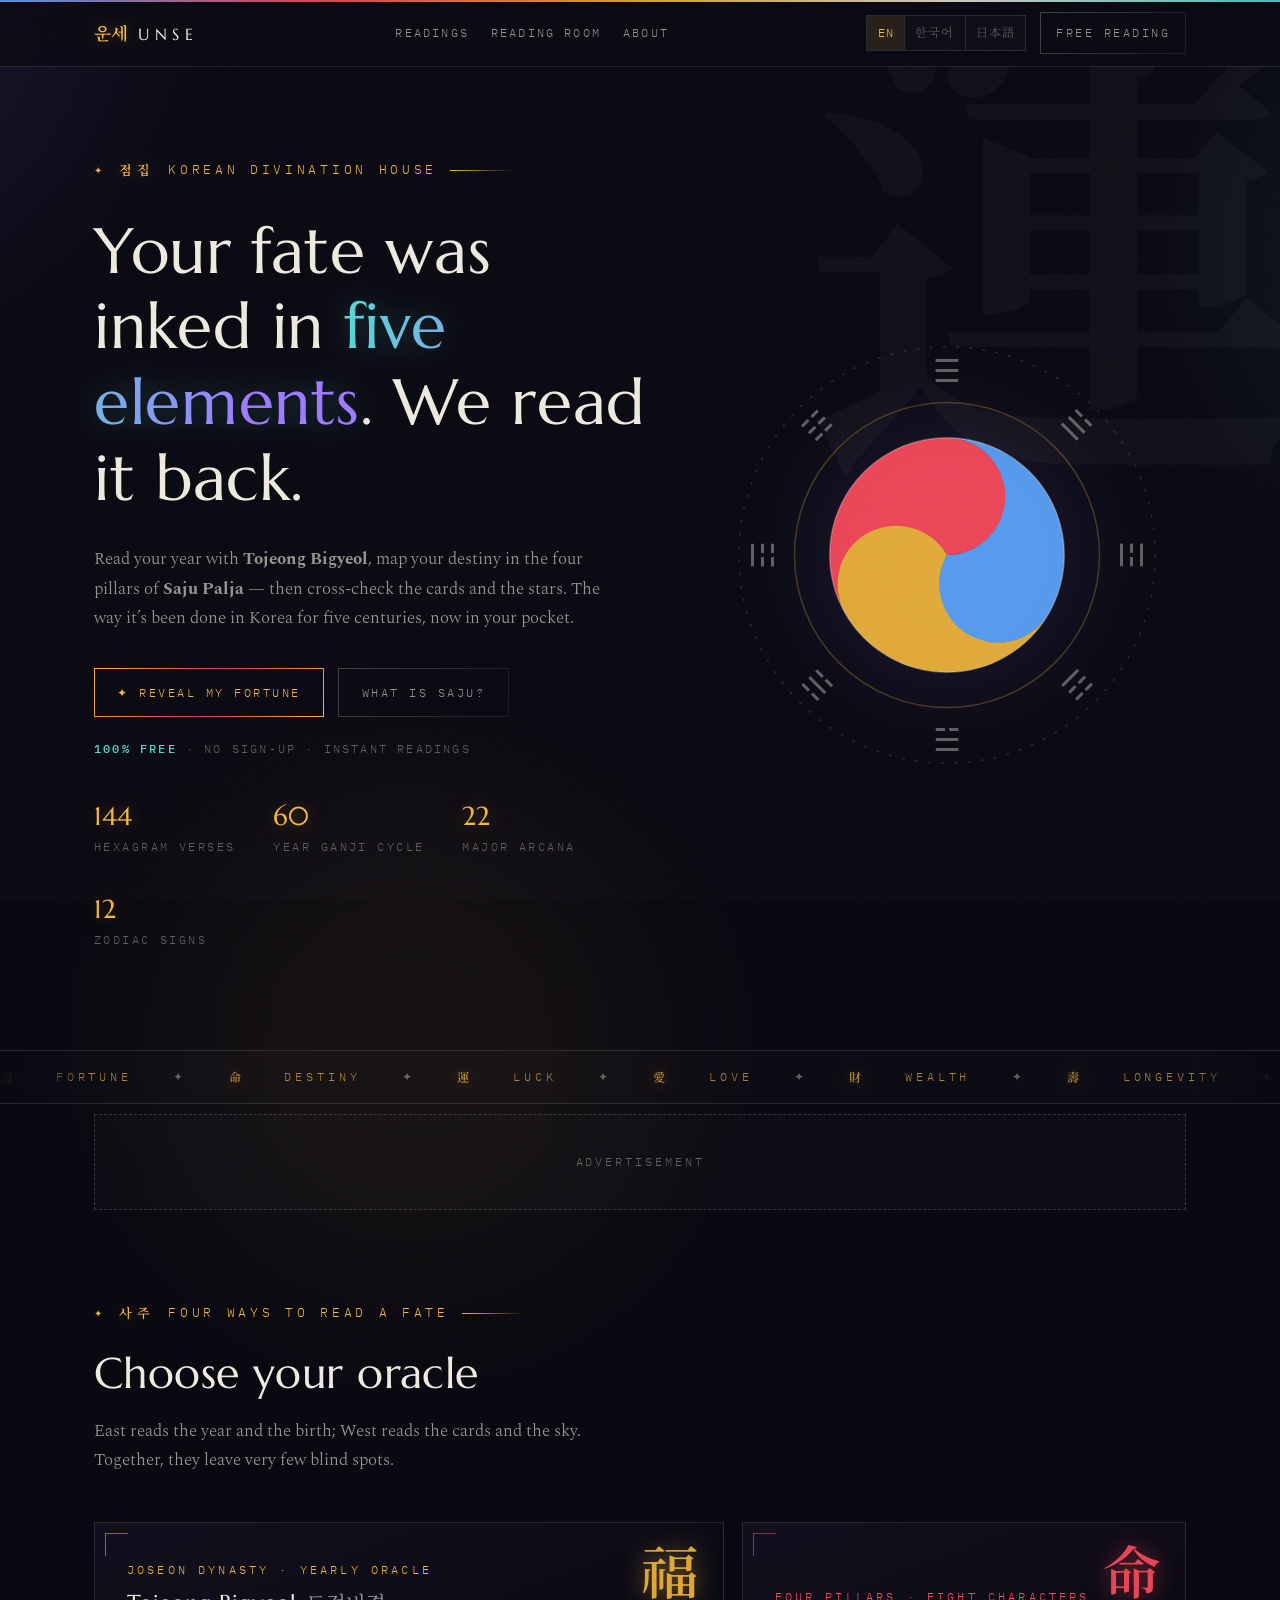
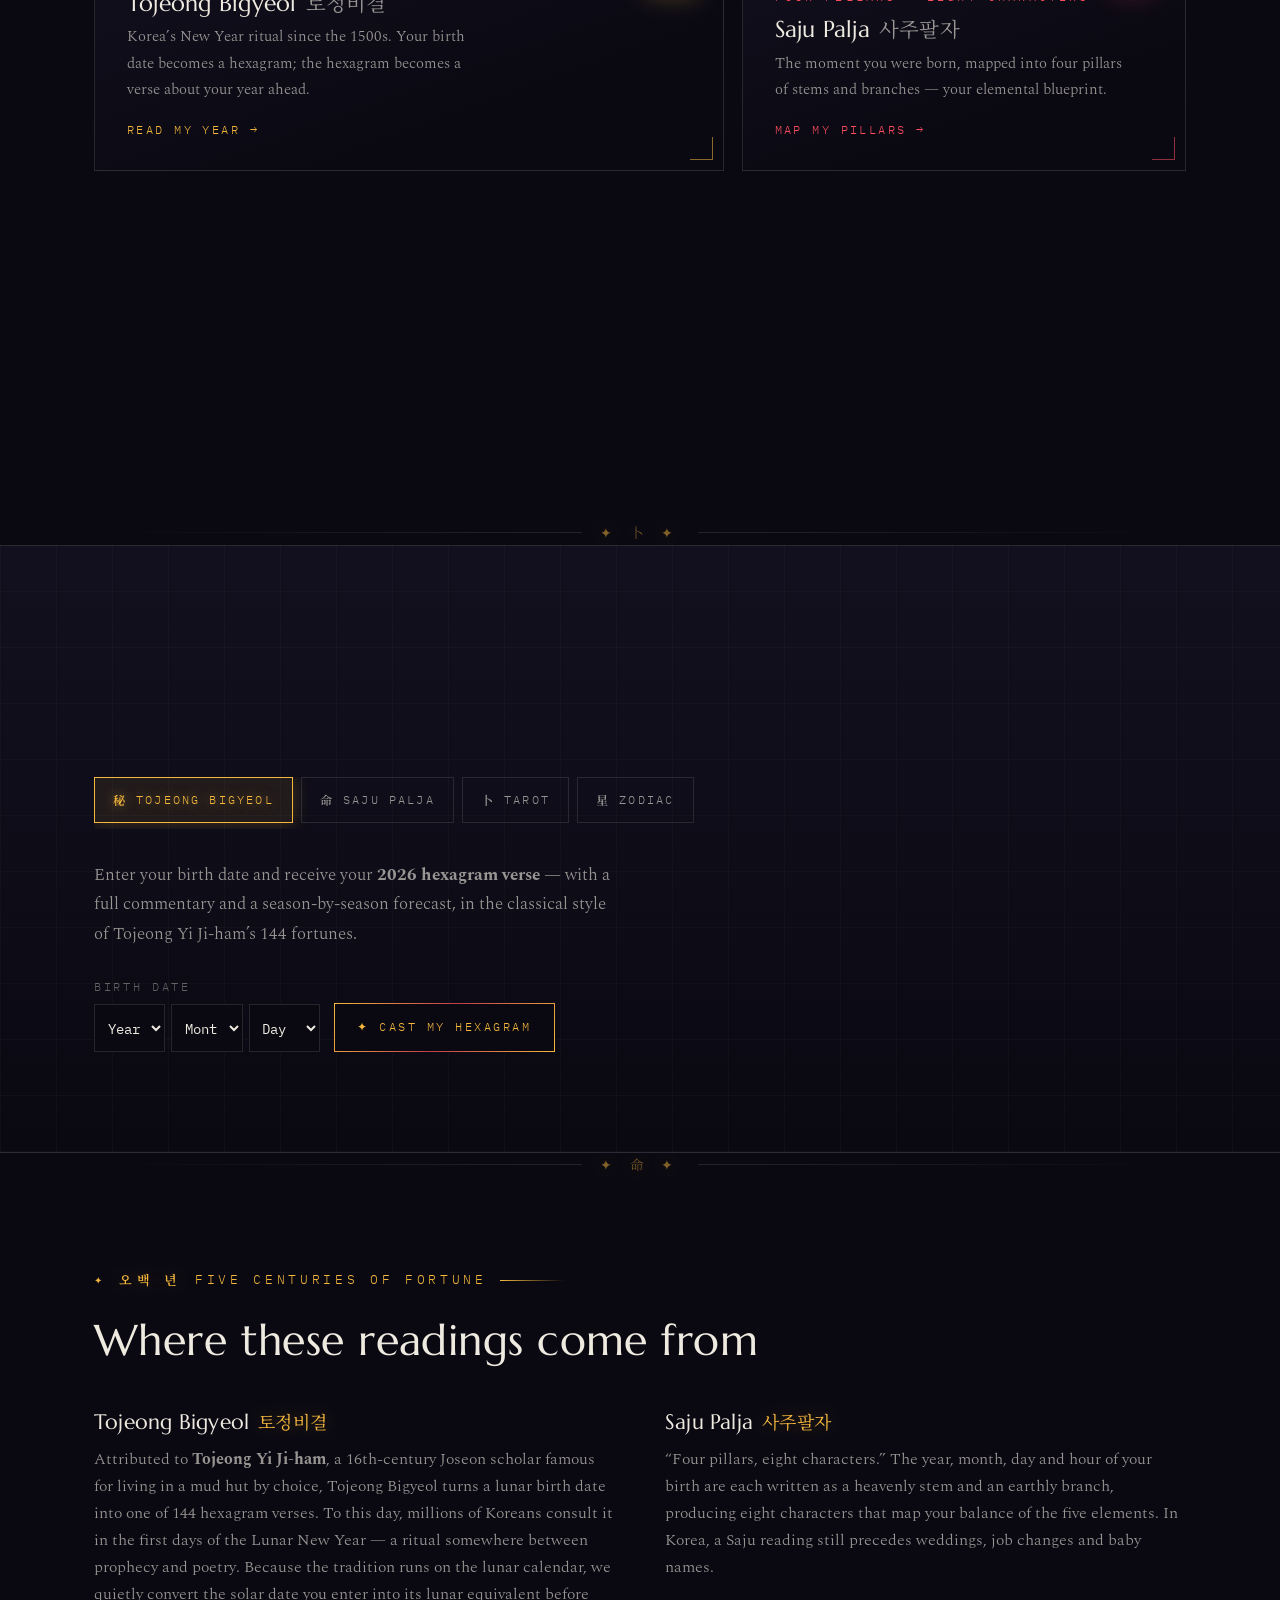
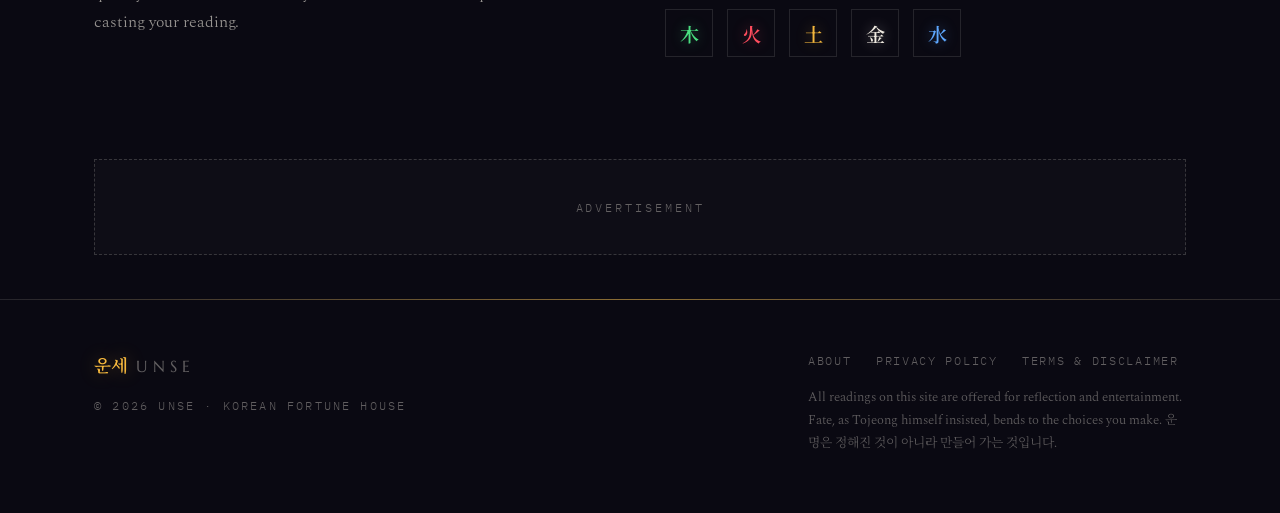
==== index.html @ 33893962 "Fix footer newline artifact" ====
﻿<!DOCTYPE html>
<html lang="en">
<head>
<meta charset="UTF-8">
<meta name="viewport" content="width=device-width, initial-scale=1.0">
<title>Free Korean Saju, Tarot &amp; Zodiac Horoscope | SajuOrbit</title>
<meta name="description" content="Discover Korean Saju, Tojeong Fortune, Tarot readings, and Zodiac horoscopes in English, Korean, and Japanese.">
<link rel="canonical" href="https://sajuorbit.com/">
<!-- Future hreflang alternates for dedicated language URLs:
<link rel="alternate" hreflang="en" href="https://sajuorbit.com/en/">
<link rel="alternate" hreflang="ko" href="https://sajuorbit.com/ko/">
<link rel="alternate" hreflang="ja" href="https://sajuorbit.com/ja/">
<link rel="alternate" hreflang="x-default" href="https://sajuorbit.com/">
-->
<!-- Google tag (gtag.js) -->
<script async src="https://www.googletagmanager.com/gtag/js?id=G-V5Z2X4LXZ4"></script>
<script>
  window.dataLayer = window.dataLayer || [];
  function gtag(){dataLayer.push(arguments);}
  gtag('js', new Date());
  gtag('config', 'G-V5Z2X4LXZ4');
</script>
<meta property="og:type" content="website">
<meta property="og:url" content="https://sajuorbit.com/">
<meta property="og:title" content="Free Korean Saju, Tarot &amp; Zodiac Horoscope | SajuOrbit">
<meta property="og:description" content="Discover Korean Saju, Tojeong Fortune, Tarot readings, and Zodiac horoscopes in English, Korean, and Japanese.">
<meta property="og:image" content="https://sajuorbit.com/assets/og-image.png">
<meta name="twitter:card" content="summary_large_image">
<meta name="twitter:title" content="Free Korean Saju, Tarot &amp; Zodiac Horoscope | SajuOrbit">
<meta name="twitter:description" content="Discover Korean Saju, Tojeong Fortune, Tarot readings, and Zodiac horoscopes in English, Korean, and Japanese.">
<meta name="twitter:image" content="https://sajuorbit.com/assets/og-image.png">
<link rel="icon" type="image/png" sizes="32x32" href="/assets/favicon-32.png">
<link rel="icon" type="image/png" sizes="192x192" href="/assets/favicon-192.png">
<link rel="apple-touch-icon" href="/assets/favicon-192.png">
<link rel="manifest" href="/manifest.json">
<script type="application/ld+json">
{
  "@context": "https://schema.org",
  "@graph": [
    {
      "@type": "Organization",
      "@id": "https://sajuorbit.com/#organization",
      "name": "SajuOrbit",
      "alternateName": "Saju Orbit",
      "url": "https://sajuorbit.com",
      "logo": "https://sajuorbit.com/assets/favicon-512.png",
      "sameAs": []
    },
    {
      "@type": "WebSite",
      "@id": "https://sajuorbit.com/#website",
      "url": "https://sajuorbit.com",
      "name": "SajuOrbit",
      "alternateName": "Saju Orbit Korean Fortune House",
      "description": "Discover Korean Saju, Tojeong Fortune, Tarot readings, and Zodiac horoscopes in English, Korean, and Japanese.",
      "inLanguage": [
        "en",
        "ko",
        "ja"
      ],
      "publisher": {
        "@id": "https://sajuorbit.com/#organization"
      }
    }
  ]
}
</script>
<link rel="preconnect" href="https://fonts.googleapis.com">
<link rel="preconnect" href="https://fonts.gstatic.com" crossorigin>
<link href="https://fonts.googleapis.com/css2?family=Marcellus&family=Spectral:ital,wght@0,300;0,400;0,500;1,300&family=Noto+Serif+KR:wght@400;600&family=Noto+Serif+JP:wght@400;600&family=IBM+Plex+Mono:wght@400;500&display=swap" rel="stylesheet">
<link rel="stylesheet" href="css/style.css">
</head>
<body>
<noscript><style>body{font-family:sans-serif;padding:2rem;text-align:center}</style><p>SajuOrbit requires JavaScript. Please enable it in your browser settings. / JavaScript를 활성화해 주세요. / JavaScriptを有効にしてください。</p></noscript>
<div class="obang" aria-hidden="true"></div>
<div class="aurora" aria-hidden="true"><i></i><i></i><i></i></div>
<div class="grain" aria-hidden="true"></div>

<header>
  <div class="wrap nav">
    <a class="brand" href="#top" aria-label="UNSE home"><span class="hanja">운세</span><span class="latin">UNSE</span></a>
    <nav class="nav-links" aria-label="Main">
      <a href="#readings" data-i18n="nav.readings">Readings</a>
      <a href="#room" data-i18n="nav.room">Reading Room</a>
      <a href="#about" data-i18n="nav.about">About</a>
    </nav>
    <div class="nav-right">
      <div class="langs" role="group" aria-label="Language">
        <button data-lang="en">EN</button>
        <button data-lang="ko">한국어</button>
        <button data-lang="ja">日本語</button>
      </div>
      <a class="btn ghost hdr-cta" href="#room" style="padding:.7em 1.2em" data-i18n="nav.cta">Free reading</a>
    </div>
  </div>
</header>

<!-- ===== HERO ===== -->
<section class="hero" id="top">
  <span class="wm" aria-hidden="true">運</span>
  <div class="wrap">
    <div class="reveal in">
      <p class="eyebrow"><span class="kr" data-i18n="hero.eyebrowKr">점집</span><span data-i18n="hero.eyebrow">Korean divination house</span></p>
      <h1 data-i18n="hero.title">Your fate was inked in <em>five elements</em>. We read it back.</h1>
      <p class="lede" data-i18n="hero.lede">Read your year with <strong>Tojeong Bigyeol</strong>, map your destiny in the four pillars of <strong>Saju Palja</strong> — then cross-check the cards and the stars. The way it's been done in Korea for five centuries, now in your pocket.</p>
      <div class="cta-row">
        <a class="btn" href="#room" data-i18n="hero.cta1">✦ Reveal my fortune</a>
        <a class="btn ghost" href="#about" data-i18n="hero.cta2">What is Saju?</a>
      </div>
      <p class="free-note" data-i18n="hero.free"><b>100% free</b> · no sign-up · instant readings</p>
      <div class="stats" id="stats"></div>
    </div>
    <div class="orb" aria-hidden="true">
      <svg viewBox="0 0 300 300">
        <circle cx="150" cy="150" r="142" fill="none" stroke="rgba(239,234,224,.14)" stroke-width="1" stroke-dasharray="2 7"/>
        <circle cx="150" cy="150" r="104" fill="none" stroke="rgba(245,184,61,.25)" stroke-width="1"/>
        <g class="ring">
          <text x="150" y="32">☰</text><text x="150" y="32" transform="rotate(45 150 150)">☱</text>
          <text x="150" y="32" transform="rotate(90 150 150)">☲</text><text x="150" y="32" transform="rotate(135 150 150)">☳</text>
          <text x="150" y="32" transform="rotate(180 150 150)">☴</text><text x="150" y="32" transform="rotate(225 150 150)">☵</text>
          <text x="150" y="32" transform="rotate(270 150 150)">☶</text><text x="150" y="32" transform="rotate(315 150 150)">☷</text>
        </g>
        <g class="taegeuk">
          <path d="M150,150 A40,40 0 0 0 150,70 A80,80 0 0 0 80.72,190 A40,40 0 0 1 150,150 Z" fill="#ff4d5e" opacity=".92"/>
          <path d="M150,150 A40,40 0 0 0 150,70 A80,80 0 0 0 80.72,190 A40,40 0 0 1 150,150 Z" fill="#5ea8ff" opacity=".92" transform="rotate(120 150 150)"/>
          <path d="M150,150 A40,40 0 0 0 150,70 A80,80 0 0 0 80.72,190 A40,40 0 0 1 150,150 Z" fill="#f5b83d" opacity=".92" transform="rotate(240 150 150)"/>
          <circle cx="150" cy="150" r="80" fill="none" stroke="rgba(239,234,224,.3)" stroke-width="1"/>
        </g>
      </svg>
    </div>
  </div>
</section>

<!-- ===== TICKER ===== -->
<div class="ticker" aria-hidden="true">
  <div class="ticker-track" id="ticker"></div>
</div>

<!-- AdSense slot: replace with <ins class="adsbygoogle"> responsive unit -->
<div class="adslot"><div class="inner" data-i18n="ad"></div></div>

<!-- ===== FOUR READINGS ===== -->
<section id="readings">
  <div class="wrap">
    <div class="reveal">
      <p class="eyebrow"><span class="kr" data-i18n="sec.eyebrowKr">사주</span><span data-i18n="sec.eyebrow">Four ways to read a fate</span></p>
      <h2 data-i18n="sec.title">Choose your oracle</h2>
      <p class="lede" data-i18n="sec.lede">East reads the year and the birth; West reads the cards and the sky. Together, they leave very few blind spots.</p>
    </div>
    <div class="cards">
      <a class="card c-gold reveal" href="#room" data-open="tojeong">
        <span class="shine"></span><span class="glyph">福</span>
        <p class="tag" data-i18n="cards.tj.tag">Joseon dynasty · yearly oracle</p>
        <h3><span data-i18n="cards.tj.title">Tojeong Bigyeol</span><span class="kr" data-i18n="cards.tj.sub">토정비결</span></h3>
        <p class="desc" data-i18n="cards.tj.desc">Korea's New Year ritual since the 1500s. Your birth date becomes a hexagram; the hexagram becomes a verse about your year ahead.</p>
        <span class="go" data-i18n="cards.tj.go">Read my year →</span>
      </a>
      <a class="card c-red reveal" href="#room" data-open="saju">
        <span class="shine"></span><span class="glyph">命</span>
        <p class="tag" data-i18n="cards.saju.tag">Four pillars · eight characters</p>
        <h3><span data-i18n="cards.saju.title">Saju Palja</span><span class="kr" data-i18n="cards.saju.sub">사주팔자</span></h3>
        <p class="desc" data-i18n="cards.saju.desc">The moment you were born, mapped into four pillars of stems and branches — your elemental blueprint.</p>
        <span class="go" data-i18n="cards.saju.go">Map my pillars →</span>
      </a>
      <a class="card c-violet reveal" href="#room" data-open="tarot">
        <span class="shine"></span><span class="glyph">卜</span>
        <p class="tag" data-i18n="cards.tarot.tag">Major arcana · three-card spread</p>
        <h3><span data-i18n="cards.tarot.title">Tarot</span><span class="kr" data-i18n="cards.tarot.sub">타로</span></h3>
        <p class="desc" data-i18n="cards.tarot.desc">Past, present, future. Draw three cards and let the arcana name what you already suspect.</p>
        <span class="go" data-i18n="cards.tarot.go">Draw the cards →</span>
      </a>
      <a class="card c-cyan reveal" href="#room" data-open="zodiac">
        <span class="shine"></span><span class="glyph">星</span>
        <p class="tag" data-i18n="cards.zodiac.tag">Western astrology · daily</p>
        <h3><span data-i18n="cards.zodiac.title">Zodiac</span><span class="kr" data-i18n="cards.zodiac.sub">별자리</span></h3>
        <p class="desc" data-i18n="cards.zodiac.desc">Your sun sign's forecast for today — love, work, and a lucky number to carry around.</p>
        <span class="go" data-i18n="cards.zodiac.go">Check today →</span>
      </a>
    </div>
  </div>
</section>

<div class="divider" aria-hidden="true"><span>✦ 卜 ✦</span></div>

<!-- ===== READING ROOM ===== -->
<section class="room" id="room">
  <div class="wrap">
    <div class="reveal">
      <p class="eyebrow"><span class="kr" data-i18n="room.eyebrowKr">복채 없음</span><span data-i18n="room.eyebrow">The reading room — no fee, ever</span></p>
      <h2 data-i18n="room.title">Sit down. The candle is lit.</h2>
    </div>

    <div class="tabs" role="tablist">
      <button class="tab active" data-t="tojeong" role="tab"><span class="kr">秘</span><span data-i18n="tabs.tj">Tojeong Bigyeol</span></button>
      <button class="tab" data-t="saju" role="tab"><span class="kr">命</span><span data-i18n="tabs.saju">Saju Palja</span></button>
      <button class="tab" data-t="tarot" role="tab"><span class="kr">卜</span><span data-i18n="tabs.tarot">Tarot</span></button>
      <button class="tab" data-t="zodiac" role="tab"><span class="kr">星</span><span data-i18n="tabs.zodiac">Zodiac</span></button>
    </div>

    <!-- TOJEONG -->
    <div class="panel show" id="p-tojeong">
      <p class="lede" data-i18n="tj.lede">Enter your birth date and receive your <strong>2026 hexagram verse</strong> — with a full commentary and a season-by-season forecast, in the classical style of Tojeong Yi Ji-ham's 144 fortunes.</p>
      <div class="formrow">
        <div class="field"><label data-i18n="tj.dateLabel">Birth date</label><div class="date-selects"><select id="tj-year" aria-label="Year"></select><select id="tj-month" aria-label="Month"></select><select id="tj-day" aria-label="Day"></select></div></div>
        <button class="btn" id="tj-go" data-i18n="tj.btn">✦ Cast my hexagram</button>
      </div>
      <div id="tj-out" class="hide">
        <div class="lunarnote" id="tj-lunar"></div>
        <p class="result-summary hide" id="tj-summary"></p>
        <div class="bujeok">
          <div class="seal">秘</div>
          <p class="gua" id="tj-gua"></p>
          <div class="verse" id="tj-verse"></div>
          <div class="ornline" aria-hidden="true"><span>❖</span></div>
          <p class="cmh" id="tj-cmh"></p>
          <div class="cm" id="tj-cm"></div>
          <div class="meters">
            <div class="meter"><label data-i18n="tj.mw"></label><div class="bar"><i id="m-wealth"></i></div><b id="t-wealth"></b></div>
            <div class="meter"><label data-i18n="tj.ml"></label><div class="bar"><i id="m-love"></i></div><b id="t-love"></b></div>
            <div class="meter"><label data-i18n="tj.mh"></label><div class="bar"><i id="m-health"></i></div><b id="t-health"></b></div>
          </div>
        </div>
        <p class="subh" id="tj-seasonh" style="text-align:center;margin-top:38px"></p>
        <div class="seasons" id="tj-seasons"></div>
        <p class="note" style="text-align:center" data-i18n="tj.note"></p>
      </div>
    </div>

    <!-- SAJU -->
    <div class="panel" id="p-saju">
      <p class="lede" data-i18n="saju.lede">Your birth moment becomes <strong>four pillars, eight characters</strong>. The day stem is <em>you</em>; the elements around it are your weather.</p>
      <div class="formrow">
        <div class="field"><label data-i18n="saju.dateLabel">Birth date</label><div class="date-selects"><select id="sj-year" aria-label="Year"></select><select id="sj-month" aria-label="Month"></select><select id="sj-day" aria-label="Day"></select></div></div>
        <div class="field"><label for="sj-hour" data-i18n="saju.hourLabel">Birth hour</label><select id="sj-hour"></select></div>
        <button class="btn red" id="sj-go" data-i18n="saju.btn">✦ Build my pillars</button>
      </div>
      <div id="sj-out" class="hide">
        <div class="lunarnote" id="sj-lunar"></div>
        <div class="pillars" id="sj-pillars"></div>
        <div class="elcount" id="sj-elcount"></div>
        <p class="result-summary hide" id="sj-summary"></p>
        <div class="saju-choice hide" id="sj-choice"></div>
        <div class="saju-read b-vio hide" id="sj-sj"><p class="dm" id="sj-sjh"></p><p class="body" id="sj-sjtext"></p></div>
        <div class="saju-read b-gold hide" id="sj-yr"><p class="dm" id="sj-yrh"></p><p class="body" id="sj-yrtext"></p></div>
        <div class="saju-read b-cyan hide" id="sj-mo"><p class="dm" id="sj-moh"></p><p class="body" id="sj-motext"></p></div>
        <div class="saju-read hide" id="sj-day-read"><p class="dm" id="sj-dayh"></p><p class="body" id="sj-daytext"></p></div>
        <div class="saju-read hide" id="sj-master"><p class="dm" id="sj-dm"></p><p class="body" id="sj-dmtext"></p></div>
        <div class="saju-read b-gold hide" id="sj-el"><p class="dm" id="sj-elh"></p><p class="body" id="sj-text"></p></div>
        <div class="saju-read b-cyan hide" id="sj-yinyang"><p class="dm" id="sj-yyh"></p><p class="body" id="sj-yy"></p></div>
        <p class="note" data-i18n="saju.note"></p>
      </div>
    </div>

    <!-- TAROT -->
    <div class="panel" id="p-tarot">
      <p class="lede" data-i18n="tarot.lede">Three cards from the major arcana: <strong>past, present, future</strong>. Tap each card to turn it over.</p>
      <div class="tarot-row" id="tarot-row"></div>
      <p class="tarot-hint" data-i18n="tarot.hint">Tap a card to reveal it</p>
      <div class="treading-btn-row">
        <button class="btn vio" id="tarot-again" data-i18n="tarot.again">↺ Shuffle &amp; draw again</button>
        <button class="btn-interpret" id="tarot-interpret" data-i18n="tarot.interpret">✦ 카드 해석</button>
      </div>
      <div class="treading-panel hide" id="tarot-reading-panel"></div>
    </div>

    <!-- ZODIAC -->
    <div class="panel" id="p-zodiac">
      <p class="lede" data-i18n="zodiac.lede">Pick your sign below, or enter your birth month &amp; day to find it automatically.</p>
      <div class="zodiac-finder">
        <span class="subh" data-i18n="zodiac.finderLabel">Find my sign</span>
        <div class="date-selects" style="max-width:260px"><select id="z-month"></select><select id="z-day"></select></div>
      </div>
      <div class="zgrid" id="zgrid"></div>
      <div class="zresult hide" id="zout">
        <h3><span id="z-sym"></span><span id="z-name"></span></h3>
        <p class="date" id="z-date"></p>
        <p class="result-summary hide" id="z-summary"></p>
        <p class="zh" data-i18n="zodiac.hGen"></p>
        <p class="zt" id="z-general"></p>
        <p class="zh" data-i18n="zodiac.hLove"></p>
        <p class="zt" id="z-love"></p>
        <p class="zh" data-i18n="zodiac.hWork"></p>
        <p class="zt" id="z-work"></p>
        <p class="zwhisper" id="z-whisper"></p>
        <div class="zlucky">
          <div><span data-i18n="zodiac.l1"></span><b id="z-num"></b></div>
          <div><span data-i18n="zodiac.l2"></span><b id="z-col"></b></div>
          <div><span data-i18n="zodiac.l3"></span><b id="z-hour"></b></div>
        </div>
      </div>
    </div>
  </div>
</section>

<div class="divider" aria-hidden="true"><span>✦ 命 ✦</span></div>

<!-- ===== ABOUT ===== -->
<section id="about">
  <div class="wrap">
    <div class="reveal">
      <p class="eyebrow"><span class="kr" data-i18n="about.eyebrowKr">오백 년</span><span data-i18n="about.eyebrow">Five centuries of fortune</span></p>
      <h2 data-i18n="about.title">Where these readings come from</h2>
    </div>
    <div class="about-grid">
      <div class="reveal">
        <h3><span data-i18n="about.tjh">Tojeong Bigyeol</span><span class="kr" data-i18n="about.tjsub">토정비결</span></h3>
        <p data-i18n="about.tjp">Attributed to <strong>Tojeong Yi Ji-ham</strong>, a 16th-century Joseon scholar famous for living in a mud hut by choice, Tojeong Bigyeol turns a lunar birth date into one of 144 hexagram verses. To this day, millions of Koreans consult it in the first days of the Lunar New Year — a ritual somewhere between prophecy and poetry. Because the tradition runs on the lunar calendar, we quietly convert the solar date you enter into its lunar equivalent before casting your reading.</p>
      </div>
      <div class="reveal">
        <h3><span data-i18n="about.sjh">Saju Palja</span><span class="kr" data-i18n="about.sjsub">사주팔자</span></h3>
        <p data-i18n="about.sjp">"Four pillars, eight characters." The year, month, day and hour of your birth are each written as a heavenly stem and an earthly branch, producing eight characters that map your balance of the five elements. In Korea, a Saju reading still precedes weddings, job changes and baby names.</p>
        <div class="fiveel" aria-label="The five elements">
          <span class="el-wood">木</span><span class="el-fire">火</span><span class="el-earth">土</span><span class="el-metal">金</span><span class="el-water">水</span>
        </div>
      </div>
    </div>
  </div>
</section>

<!-- AdSense slot: replace with <ins class="adsbygoogle"> responsive unit -->
<div class="adslot" style="margin-bottom:44px"><div class="inner" data-i18n="ad"></div></div>

<footer>
  <div class="wrap">
    <div>
      <a class="brand" href="#top"><span class="hanja">운세</span><span class="latin">UNSE</span></a>
      <p style="margin-top:14px;font-family:var(--mono);font-size:.76rem;letter-spacing:.18em">© 2026 UNSE · KOREAN FORTUNE HOUSE</p>
    </div>
    <div>
      <div class="footer-links">
        <a href="about.html" data-i18n="footer.about">About</a>
        <a href="privacy-policy.html" data-i18n="footer.privacy">Privacy Policy</a>
        <a href="terms-disclaimer.html" data-i18n="footer.terms">Terms & Disclaimer</a>
      </div>
      <p class="disclaimer" data-i18n="footer.disc"></p>
    </div>
  </div>
</footer>

<script src="js/i18n.js"></script>
<script src="js/i18n/en.js"></script>
<script src="js/i18n/ko.js"></script>
<script src="js/i18n/ja.js"></script>
<script src="js/app.js"></script>
</body>
</html>
---- css/style.css ----
﻿/* ================= OBANGSAEK NEON TOKENS ================= */
:root{
  --ink:#0a0912; --ink-2:#12101e; --ink-3:#1a1730;
  --paper:#efeae0; --paper-dim:rgba(239,234,224,.62); --paper-faint:rgba(239,234,224,.38);
  --line:rgba(239,234,224,.12);
  --cheong:#57d9d4; --jeok:#ff4d5e; --hwang:#f5b83d; --violet:#9d7bff;
  --water:#5ea8ff; --wood:#4ade80;
  --glow-gold:0 0 18px rgba(245,184,61,.35);
  --glow-red:0 0 18px rgba(255,77,94,.35);
  --glow-cyan:0 0 18px rgba(87,217,212,.30);
  --glow-violet:0 0 18px rgba(157,123,255,.33);
  --display:'Marcellus','Noto Serif KR','Noto Serif JP',serif;
  --body:'Spectral','Noto Serif KR','Noto Serif JP',serif;
  --kr:'Noto Serif KR','Noto Serif JP',serif;
  --mono:'IBM Plex Mono','Noto Serif KR','Noto Serif JP',monospace;
}
html[lang="ja"]{--body:'Spectral','Noto Serif JP',serif;--kr:'Noto Serif JP',serif}
*{margin:0;padding:0;box-sizing:border-box}
html{scroll-behavior:smooth}
body{background:var(--ink);color:var(--paper);font-family:var(--body);font-weight:300;line-height:1.75;font-size:17px;overflow-x:hidden}
::selection{background:var(--hwang);color:var(--ink)}
img,svg{display:block;max-width:100%}
a{color:inherit;text-decoration:none}
button{font:inherit;color:inherit;background:none;border:none;cursor:pointer}
:focus-visible{outline:2px solid var(--hwang);outline-offset:3px;border-radius:2px}
::-webkit-scrollbar{width:10px}
::-webkit-scrollbar-track{background:var(--ink)}
::-webkit-scrollbar-thumb{background:#2a2542;border-radius:5px;border:2px solid var(--ink)}
.wrap{max-width:1140px;margin:0 auto;padding:0 24px}

/* ===== atmosphere: stars, aurora, grain, obangsaek strip ===== */
body::before{content:"";position:fixed;inset:0;z-index:-3;background:
  radial-gradient(1px 1px at 12% 18%,rgba(239,234,224,.55),transparent 50%),
  radial-gradient(1px 1px at 78% 9%, rgba(239,234,224,.4),transparent 50%),
  radial-gradient(1.6px 1.6px at 64% 64%,rgba(157,123,255,.55),transparent 50%),
  radial-gradient(1px 1px at 31% 82%,rgba(87,217,212,.5),transparent 50%),
  radial-gradient(1.4px 1.4px at 89% 47%,rgba(239,234,224,.4),transparent 50%),
  radial-gradient(1px 1px at 45% 33%,rgba(245,184,61,.45),transparent 50%),
  radial-gradient(1px 1px at 22% 56%,rgba(255,77,94,.4),transparent 50%),
  radial-gradient(1px 1px at 70% 88%,rgba(239,234,224,.35),transparent 50%)}
.aurora{position:fixed;inset:-25%;z-index:-2;filter:blur(90px);opacity:.55;pointer-events:none}
.aurora i{position:absolute;border-radius:50%}
.aurora i:nth-child(1){width:46vw;height:46vw;left:-8%;top:-6%;background:rgba(157,123,255,.16);animation:fl1 30s ease-in-out infinite alternate}
.aurora i:nth-child(2){width:38vw;height:38vw;right:-6%;top:18%;background:rgba(87,217,212,.12);animation:fl2 36s ease-in-out infinite alternate}
.aurora i:nth-child(3){width:42vw;height:42vw;left:24%;bottom:-14%;background:rgba(245,184,61,.09);animation:fl3 42s ease-in-out infinite alternate}
@keyframes fl1{to{transform:translate(10vw,8vh) scale(1.15)}}
@keyframes fl2{to{transform:translate(-8vw,12vh) scale(.9)}}
@keyframes fl3{to{transform:translate(6vw,-9vh) scale(1.1)}}
.grain{position:fixed;inset:0;z-index:70;pointer-events:none;opacity:.05;
  background-image:url('data:image/svg+xml;utf8,<svg xmlns="http://www.w3.org/2000/svg" width="160" height="160"><filter id="n"><feTurbulence type="fractalNoise" baseFrequency="0.9" numOctaves="2"/></filter><rect width="160" height="160" filter="url(%23n)" opacity="0.6"/></svg>')}
.obang{position:fixed;top:0;left:0;right:0;height:2px;z-index:80;
  background:linear-gradient(90deg,var(--water),var(--jeok),var(--hwang),var(--paper),var(--cheong));opacity:.85}
@media(prefers-reduced-motion:reduce){.aurora i,.ring,.taegeuk,.ticker-track,.bujeok,.seal{animation:none!important}}

/* ===== type & ornament ===== */
.eyebrow{font-family:var(--mono);font-size:.82rem;letter-spacing:.28em;text-transform:uppercase;color:var(--hwang);display:flex;align-items:center;gap:1em}
.eyebrow .kr{font-family:var(--kr);letter-spacing:.4em;font-weight:600;text-shadow:var(--glow-gold)}
.eyebrow::before{content:"✦";font-size:.8em;color:var(--hwang)}
.eyebrow::after{content:"";height:1px;width:64px;background:linear-gradient(90deg,var(--hwang),transparent)}
h1,h2,h3{font-family:var(--display);font-weight:400;line-height:1.18;letter-spacing:.01em}
h2{font-size:clamp(1.8rem,3.6vw,2.7rem);margin:.55em 0 .4em}
.lede{color:var(--paper-dim);max-width:58ch}
.divider{display:flex;align-items:center;gap:18px;max-width:1140px;margin:0 auto;padding:0 24px}
.divider::before,.divider::after{content:"";flex:1;height:1px;background:linear-gradient(90deg,transparent,var(--line))}
.divider::after{background:linear-gradient(90deg,var(--line),transparent)}
.divider span{font-family:var(--kr);color:rgba(245,184,61,.5);font-size:.85rem;letter-spacing:.5em;text-shadow:var(--glow-gold)}

/* scroll reveal */
.reveal{opacity:0;transform:translateY(28px);transition:opacity .8s cubic-bezier(.2,.7,.2,1),transform .8s cubic-bezier(.2,.7,.2,1)}
.reveal.in{opacity:1;transform:none}
@media(prefers-reduced-motion:reduce){.reveal{opacity:1;transform:none;transition:none}}

/* ===== header ===== */
header{position:sticky;top:0;z-index:50;background:rgba(10,9,18,.8);backdrop-filter:blur(16px);-webkit-backdrop-filter:blur(16px);border-bottom:1px solid var(--line)}
.nav{display:flex;align-items:center;justify-content:space-between;height:66px;gap:16px}
.brand{display:flex;align-items:baseline;gap:.6em;flex-shrink:0}
.brand .hanja{font-family:var(--kr);font-weight:600;color:var(--hwang);font-size:1.1rem;text-shadow:var(--glow-gold)}
.brand .latin{font-family:var(--display);letter-spacing:.34em;font-size:1rem}
.nav-links{display:flex;gap:1.8em;font-family:var(--mono);font-size:.76rem;letter-spacing:.18em;text-transform:uppercase;color:var(--paper-dim)}
.nav-links a{position:relative;padding:4px 0}
.nav-links a::after{content:"";position:absolute;left:0;right:100%;bottom:0;height:1px;background:var(--cheong);transition:.3s}
.nav-links a:hover{color:var(--cheong)}
.nav-links a:hover::after{right:0}
.nav-right{display:flex;align-items:center;gap:14px}
.langs{display:flex;border:1px solid var(--line);background:rgba(239,234,224,.02)}
.langs button{padding:.55em .85em;font-family:var(--mono);font-size:.76rem;letter-spacing:.08em;color:var(--paper-faint);transition:.25s}
.langs button+button{border-left:1px solid var(--line)}
.langs button.on{color:var(--hwang);background:rgba(245,184,61,.1);text-shadow:var(--glow-gold)}
.langs button:hover{color:var(--paper)}
@media(max-width:860px){.nav-links{display:none}}
@media(max-width:540px){.nav .hdr-cta{display:none}}

/* ===== buttons ===== */
.btn{display:inline-flex;align-items:center;gap:.6em;font-family:var(--mono);font-size:.78rem;letter-spacing:.2em;text-transform:uppercase;
  padding:1em 1.8em;color:var(--hwang);position:relative;overflow:hidden;transition:.3s;
  border:1px solid transparent;
  background:linear-gradient(var(--ink),var(--ink)) padding-box,
             linear-gradient(120deg,var(--hwang),rgba(255,77,94,.75),var(--hwang)) border-box}
.btn::after{content:"";position:absolute;inset:0;background:linear-gradient(105deg,transparent 42%,rgba(255,255,255,.16) 50%,transparent 58%);transform:translateX(-120%);transition:transform .65s ease}
.btn:hover{box-shadow:var(--glow-gold);text-shadow:var(--glow-gold)}
.btn:hover::after{transform:translateX(120%)}
.btn.ghost{color:var(--paper-dim);background:linear-gradient(var(--ink),var(--ink)) padding-box,linear-gradient(120deg,rgba(239,234,224,.25),rgba(239,234,224,.08)) border-box}
.btn.ghost:hover{color:var(--cheong);box-shadow:var(--glow-cyan);background:linear-gradient(var(--ink),var(--ink)) padding-box,linear-gradient(120deg,var(--cheong),rgba(87,217,212,.3)) border-box}
.btn.red{color:var(--jeok);background:linear-gradient(var(--ink),var(--ink)) padding-box,linear-gradient(120deg,var(--jeok),rgba(245,184,61,.6),var(--jeok)) border-box}
.btn.red:hover{box-shadow:var(--glow-red)}
.btn.vio{color:var(--violet);background:linear-gradient(var(--ink),var(--ink)) padding-box,linear-gradient(120deg,var(--violet),rgba(87,217,212,.5),var(--violet)) border-box}
.btn.vio:hover{box-shadow:var(--glow-violet)}

/* ===== hero ===== */
.hero{position:relative;padding:92px 0 100px;overflow:hidden}
.hero .wm{position:absolute;right:-3%;top:-12%;font-family:var(--kr);font-weight:600;font-size:min(44vw,520px);line-height:1;color:rgba(239,234,224,.03);z-index:-1;user-select:none;pointer-events:none}
.hero .wrap{display:grid;grid-template-columns:1.08fr .92fr;gap:52px;align-items:center}
.hero h1{font-size:clamp(2.3rem,5.2vw,4rem);margin:.5em 0 .45em}
.hero h1 em{font-style:normal;background:linear-gradient(100deg,var(--cheong),var(--violet) 70%);-webkit-background-clip:text;background-clip:text;color:transparent;filter:drop-shadow(0 0 16px rgba(87,217,212,.3))}
.hero .lede{margin-bottom:2em}
.cta-row{display:flex;gap:14px;flex-wrap:wrap}
.free-note{font-family:var(--mono);font-size:.76rem;letter-spacing:.18em;color:var(--paper-faint);margin-top:1.7em;text-transform:uppercase}
.free-note b{color:var(--cheong);font-weight:500;text-shadow:var(--glow-cyan)}
.stats{display:flex;gap:38px;margin-top:2.6em;flex-wrap:wrap}
.stat b{font-family:var(--display);font-weight:400;font-size:1.65rem;color:var(--hwang);text-shadow:var(--glow-gold);display:block;line-height:1}
.stat span{font-family:var(--mono);font-size:.76rem;letter-spacing:.2em;text-transform:uppercase;color:var(--paper-faint);display:block;margin-top:7px}

.orb{position:relative;width:min(440px,86vw);margin:0 auto;filter:drop-shadow(0 0 50px rgba(157,123,255,.16))}
.ring{transform-origin:150px 150px;transform-box:view-box;animation:spin 110s linear infinite}
.ring text{font-size:21px;fill:var(--paper-faint);text-anchor:middle}
.taegeuk{transform-origin:150px 150px;transform-box:view-box;animation:spin 60s linear infinite reverse}
@keyframes spin{to{transform:rotate(360deg)}}
@media(max-width:900px){.hero{padding:56px 0 76px}.hero .wrap{grid-template-columns:1fr;gap:42px}.orb{order:-1;width:min(300px,70vw)}.hero .wm{font-size:70vw;top:-4%}}

/* ===== ticker ===== */
.ticker{overflow:hidden;border-top:1px solid var(--line);border-bottom:1px solid var(--line);padding:15px 0;background:rgba(239,234,224,.015);position:relative}
.ticker::before,.ticker::after{content:"";position:absolute;top:0;bottom:0;width:90px;z-index:2;pointer-events:none}
.ticker::before{left:0;background:linear-gradient(90deg,var(--ink),transparent)}
.ticker::after{right:0;background:linear-gradient(-90deg,var(--ink),transparent)}
.ticker-track{display:flex;gap:3.4em;white-space:nowrap;width:max-content;animation:slide 42s linear infinite;font-family:var(--mono);font-size:.76rem;letter-spacing:.32em;text-transform:uppercase;color:rgba(245,184,61,.7)}
.ticker-track .kr{font-family:var(--kr);font-weight:600;letter-spacing:.2em;text-shadow:var(--glow-gold)}
.ticker-track .s{color:var(--paper-faint)}
@keyframes slide{to{transform:translateX(-50%)}}

/* ===== ad slot ===== */
.adslot{margin:10px auto 0;max-width:1140px;padding:0 24px}
.adslot .inner{border:1px dashed rgba(239,234,224,.18);color:var(--paper-faint);font-family:var(--mono);font-size:.76rem;letter-spacing:.24em;text-transform:uppercase;display:flex;align-items:center;justify-content:center;height:96px;background:rgba(239,234,224,.02)}
/* Replace .inner with your <ins class="adsbygoogle"> responsive unit */

/* ===== reading cards ===== */
section{padding:92px 0}
section[id]{scroll-margin-top:76px}
.cards{display:grid;grid-template-columns:repeat(12,1fr);gap:18px;margin-top:46px}
.card{position:relative;padding:36px 32px 30px;border:1px solid var(--line);overflow:hidden;
  background:linear-gradient(160deg,var(--ink-2),var(--ink) 70%);transition:.35s;cursor:pointer;min-height:240px;
  display:flex;flex-direction:column;justify-content:flex-end}
.card:nth-child(1){grid-column:span 7}.card:nth-child(2){grid-column:span 5}
.card:nth-child(3){grid-column:span 5}.card:nth-child(4){grid-column:span 7}
@media(max-width:820px){.card{grid-column:span 12!important;min-height:0}}
.card::before,.card::after{content:"";position:absolute;width:22px;height:22px;transition:.35s;border-color:var(--c,var(--hwang));border-style:solid;opacity:.55;z-index:2}
.card::before{top:10px;left:10px;border-width:1px 0 0 1px}
.card::after{bottom:10px;right:10px;border-width:0 1px 1px 0}
.card .shine{position:absolute;inset:0;background:linear-gradient(105deg,transparent 42%,rgba(255,255,255,.07) 50%,transparent 58%);transform:translateX(-130%);transition:transform .8s ease;pointer-events:none}
.card:hover .shine{transform:translateX(130%)}
.card:hover{border-color:var(--c,var(--hwang));box-shadow:0 0 30px color-mix(in srgb,var(--c,var(--hwang)) 20%,transparent),inset 0 0 50px rgba(0,0,0,.35);transform:translateY(-4px)}
.card:hover::before,.card:hover::after{opacity:1;width:32px;height:32px}
.card .glyph{position:absolute;top:18px;right:24px;font-family:var(--kr);font-weight:600;font-size:3.6rem;line-height:1;color:var(--c,var(--hwang));opacity:.9;transition:.35s;
  text-shadow:0 0 24px color-mix(in srgb,var(--c,var(--hwang)) 60%,transparent)}
.card:hover .glyph{transform:scale(1.08) rotate(-3deg)}
.card .tag{font-family:var(--mono);font-size:.76rem;letter-spacing:.26em;text-transform:uppercase;color:var(--c,var(--hwang));margin-bottom:.7em}
.card h3{font-size:1.45rem;margin-bottom:.35em}
.card h3 .kr{font-family:var(--kr);font-weight:400;font-size:.88em;color:var(--paper-dim);margin-left:.45em}
.card p.desc{color:var(--paper-dim);font-size:.95rem;max-width:44ch}
.card .go{font-family:var(--mono);font-size:.76rem;letter-spacing:.2em;color:var(--c,var(--hwang));margin-top:1.2em;text-transform:uppercase}
.card.c-gold{--c:var(--hwang)}.card.c-red{--c:var(--jeok)}.card.c-violet{--c:var(--violet)}.card.c-cyan{--c:var(--cheong)}


.result-summary{max-width:720px;margin:18px auto 22px;padding:14px 18px;border:1px solid rgba(245,184,61,.28);background:linear-gradient(120deg,rgba(245,184,61,.08),rgba(87,217,212,.035));color:var(--paper);font-size:1rem;line-height:1.65;text-align:left;box-shadow:inset 0 0 28px rgba(0,0,0,.18)}
.result-summary::before{content:attr(data-label);display:inline-block;margin-right:10px;font-family:var(--mono);font-size:.76rem;letter-spacing:.18em;text-transform:uppercase;color:var(--hwang)}
.zresult .result-summary{margin:14px 0 22px;max-width:none;border-color:rgba(87,217,212,.25);background:rgba(87,217,212,.045)}
.zresult .result-summary::before{color:var(--cheong)}
.treading-summary{margin:18px 0 0;padding:15px 18px;border:1px solid rgba(245,184,61,.28);background:rgba(245,184,61,.055);color:var(--paper);line-height:1.7;text-align:left}
.treading-summary b{font-family:var(--mono);font-size:.76rem;letter-spacing:.18em;text-transform:uppercase;color:var(--hwang);margin-right:10px}

/* ===== reading room ===== */
.room{position:relative;border-top:1px solid var(--line);border-bottom:1px solid var(--line);
  background:repeating-linear-gradient(0deg,rgba(239,234,224,.022) 0 1px,transparent 1px 56px),
             repeating-linear-gradient(90deg,rgba(239,234,224,.022) 0 1px,transparent 1px 56px),
             linear-gradient(180deg,var(--ink-2),var(--ink))}
.tabs{display:flex;gap:8px;margin:42px 0 32px;overflow-x:auto;padding-bottom:6px;scrollbar-width:none}
.tabs::-webkit-scrollbar{display:none}
.tab{font-family:var(--mono);font-size:.76rem;letter-spacing:.18em;text-transform:uppercase;padding:.9em 1.5em;border:1px solid var(--line);color:var(--paper-dim);white-space:nowrap;transition:.25s;display:flex;align-items:center;gap:.7em}
.tab .kr{font-family:var(--kr);font-weight:600}
.tab:hover{color:var(--paper)}
.tab.active{border-color:var(--tc);color:var(--tc);box-shadow:0 0 18px color-mix(in srgb,var(--tc) 24%,transparent);background:color-mix(in srgb,var(--tc) 8%,transparent);text-shadow:0 0 12px color-mix(in srgb,var(--tc) 50%,transparent)}
.tab[data-t="tojeong"]{--tc:var(--hwang)}.tab[data-t="saju"]{--tc:var(--jeok)}
.tab[data-t="tarot"]{--tc:var(--violet)}.tab[data-t="zodiac"]{--tc:var(--cheong)}
.panel{display:none;animation:fadeUp .45s ease}
.panel.show{display:block}
@keyframes fadeUp{from{opacity:0;transform:translateY(10px)}to{opacity:1;transform:none}}
.formrow{display:flex;gap:14px;flex-wrap:wrap;align-items:flex-end;margin:26px 0 8px}
.field label{display:block;font-family:var(--mono);font-size:.76rem;letter-spacing:.22em;text-transform:uppercase;color:var(--paper-faint);margin-bottom:.6em}
input[type="date"],select{background:var(--ink);border:1px solid var(--line);color:var(--paper);font-family:var(--mono);font-size:.9rem;padding:.85em 1em;min-width:210px;color-scheme:dark;transition:.25s}
input[type="date"]:focus,select:focus{border-color:var(--cheong);outline:none;box-shadow:var(--glow-cyan)}
.note{font-family:var(--mono);font-size:.76rem;letter-spacing:.12em;color:var(--paper-faint);margin-top:16px}
.date-selects{display:flex;gap:6px;flex-wrap:wrap}
.date-selects select{min-width:0;flex:1;padding:.85em .6em}
.hide{display:none!important}

/* ===== lunar birthday note ===== */
.lunarnote{max-width:640px;margin:0 auto 6px;border:1px solid rgba(245,184,61,.4);
  background:linear-gradient(120deg,rgba(245,184,61,.10),rgba(157,123,255,.06));
  padding:18px 22px;display:flex;gap:16px;align-items:flex-start;position:relative;overflow:hidden}
.lunarnote::before{content:"☾";font-family:var(--kr);font-size:1.7rem;color:var(--hwang);line-height:1.1;flex-shrink:0;text-shadow:var(--glow-gold)}
.lunarnote .lntxt{font-size:.92rem;line-height:1.7;color:var(--paper-dim)}
.lunarnote .lndate{color:var(--hwang);font-family:var(--mono);font-weight:500;letter-spacing:.03em;text-shadow:var(--glow-gold)}
.lunarnote .lnleap{color:var(--violet);font-style:normal;font-family:var(--mono);font-size:.82em;margin-left:.4em}
.lunarnote .lnhelp{display:block;margin-top:6px;font-size:.82rem;color:var(--paper-faint);line-height:1.6}
@media(max-width:560px){.lunarnote{padding:15px 16px;gap:11px}.lunarnote .lntxt{font-size:.86rem}}

/* ===== bujeok talisman ===== */
.bujeok{margin:38px auto 0;max-width:640px;position:relative;border:1px solid rgba(245,184,61,.55);outline:1px solid rgba(245,184,61,.22);outline-offset:7px;
  background:linear-gradient(170deg,rgba(245,184,61,.09),rgba(245,184,61,.02) 40%,rgba(255,77,94,.05));
  padding:54px 56px 46px;text-align:center;animation:bglow 3.6s ease-in-out infinite alternate}
@keyframes bglow{from{box-shadow:0 0 18px rgba(245,184,61,.22),inset 0 0 60px rgba(0,0,0,.45)}to{box-shadow:0 0 36px rgba(245,184,61,.42),inset 0 0 60px rgba(0,0,0,.45)}}
.bujeok::before,.bujeok::after{content:"李土亭祕訣";writing-mode:vertical-rl;position:absolute;top:50%;transform:translateY(-50%);font-family:var(--kr);font-weight:600;letter-spacing:.55em;font-size:.78rem;color:rgba(245,184,61,.5)}
.bujeok::before{left:18px}.bujeok::after{right:18px}
.seal{width:56px;height:56px;margin:0 auto 18px;border:2px solid var(--jeok);display:flex;align-items:center;justify-content:center;font-family:var(--kr);font-weight:600;font-size:1.55rem;color:var(--jeok);text-shadow:var(--glow-red);box-shadow:var(--glow-red);animation:stamp .55s cubic-bezier(.2,.9,.3,1.2) both .1s}
@keyframes stamp{0%{transform:scale(2.1) rotate(-15deg);opacity:0}70%{transform:scale(.94) rotate(-2deg);opacity:1}100%{transform:scale(1) rotate(-4deg)}}
.bujeok .gua{font-family:var(--mono);font-size:.76rem;letter-spacing:.28em;text-transform:uppercase;color:var(--hwang);margin-bottom:16px;text-shadow:var(--glow-gold)}
.bujeok .verse{font-size:1.18rem;font-style:italic;line-height:1.9;color:var(--paper)}
html[lang="ko"] .bujeok .verse,html[lang="ja"] .bujeok .verse{font-style:normal;font-size:1.08rem}
.bujeok .verse span{display:block;margin:.4em 0}
.bujeok .ornline{display:flex;align-items:center;gap:14px;margin:30px 0 6px}
.bujeok .ornline::before,.bujeok .ornline::after{content:"";flex:1;height:1px;background:linear-gradient(90deg,transparent,rgba(245,184,61,.45))}
.bujeok .ornline::after{background:linear-gradient(90deg,rgba(245,184,61,.45),transparent)}
.bujeok .ornline span{font-family:var(--kr);color:rgba(245,184,61,.65);font-size:.85rem}
.bujeok .cmh{font-family:var(--mono);font-size:.76rem;letter-spacing:.3em;text-transform:uppercase;color:var(--hwang);margin:14px 0 12px;text-shadow:var(--glow-gold)}
.bujeok .cm{text-align:left;font-size:.97rem;line-height:1.95;color:var(--paper-dim);font-style:normal}
.tj-cm-part{margin:0 0 9px;padding:0 0 0 14px;border-left:2px solid rgba(245,184,61,.32)}
.tj-cm-part:last-child{margin-bottom:0}
.tj-cm-part b{display:block;font-family:var(--mono);font-size:.76rem;letter-spacing:.18em;text-transform:uppercase;color:var(--hwang);margin-bottom:4px}
.tj-cm-part p{margin:0;color:var(--paper-dim);line-height:1.82}
.subh{font-family:var(--mono);font-size:.76rem;letter-spacing:.28em;text-transform:uppercase;color:var(--hwang);text-shadow:var(--glow-gold)}
.seasons{display:grid;grid-template-columns:repeat(4,1fr);gap:14px;margin:18px 0 6px}
.season{border:1px solid var(--line);background:var(--ink);padding:24px 20px;transition:.3s;position:relative}
.season:hover{border-color:var(--sc);box-shadow:0 0 18px color-mix(in srgb,var(--sc) 16%,transparent);transform:translateY(-2px)}
.season .sg{font-family:var(--kr);font-weight:600;font-size:1.7rem;color:var(--sc);text-shadow:0 0 16px color-mix(in srgb,var(--sc) 50%,transparent);line-height:1}
.season h5{font-family:var(--mono);font-weight:400;font-size:.76rem;letter-spacing:.22em;text-transform:uppercase;color:var(--paper-faint);margin:10px 0 12px}
.season p{font-size:.86rem;line-height:1.78;color:var(--paper-dim)}
.season.s-sp{--sc:var(--wood)}.season.s-su{--sc:var(--jeok)}.season.s-au{--sc:#e8e3d8}.season.s-wi{--sc:var(--water)}
@media(max-width:860px){.seasons{grid-template-columns:repeat(2,1fr)}}
@media(max-width:480px){.seasons{grid-template-columns:1fr}}
.meters{display:grid;grid-template-columns:repeat(3,1fr);gap:18px;margin-top:36px;text-align:left}
.meter label{font-family:var(--mono);font-size:.76rem;letter-spacing:.2em;text-transform:uppercase;color:var(--paper-faint)}
.meter .bar{height:4px;background:rgba(239,234,224,.1);margin-top:8px;position:relative;overflow:hidden}
.meter .bar i{position:absolute;inset:0;right:auto;background:linear-gradient(90deg,var(--hwang),var(--jeok));box-shadow:var(--glow-gold);width:0;transition:width 1.1s cubic-bezier(.2,.8,.2,1)}
.meter b{font-family:var(--mono);font-weight:500;font-size:.78rem;color:var(--hwang)}
@media(max-width:560px){.bujeok{padding:46px 38px 38px}.bujeok::before,.bujeok::after{display:none}.meters{grid-template-columns:1fr;gap:14px}}

/* ===== saju pillars ===== */
.pillars{display:grid;grid-template-columns:repeat(5,1fr);gap:12px;margin:38px 0 8px}
.pillar{border:1px solid var(--line);background:var(--ink);padding:20px 10px 16px;text-align:center;position:relative;transition:.3s}
.pillar:hover{border-color:rgba(239,234,224,.3)}
.pillar.me,.pillar.on{border-color:var(--jeok);box-shadow:var(--glow-red)}
.pillar.clickable{cursor:pointer}
.pillar.clickable:hover{border-color:var(--jeok);box-shadow:0 0 18px rgba(255,77,94,.18)}
.pillar .youb{position:absolute;top:-9px;left:50%;transform:translateX(-50%);background:var(--ink);padding:0 8px;font-family:var(--mono);font-size:.76rem;letter-spacing:.16em;color:var(--jeok);white-space:nowrap}
.pillar h4{font-family:var(--mono);font-weight:400;font-size:.76rem;letter-spacing:.2em;text-transform:uppercase;color:var(--paper-faint);margin-bottom:14px}
.pillar .hj{font-family:var(--kr);font-weight:600;font-size:2.05rem;line-height:1.25}
.pillar .rom{font-family:var(--mono);font-size:.76rem;letter-spacing:.12em;color:var(--paper-faint);margin:2px 0 10px;text-transform:uppercase}
.pillar .mini{font-size:.82rem;color:var(--paper-dim);line-height:1.45;margin-top:6px}
.el-wood{color:var(--wood);text-shadow:0 0 14px rgba(74,222,128,.4)}
.el-fire{color:var(--jeok);text-shadow:0 0 14px rgba(255,77,94,.4)}
.el-earth{color:var(--hwang);text-shadow:0 0 14px rgba(245,184,61,.4)}
.el-metal{color:var(--paper);text-shadow:0 0 14px rgba(239,234,224,.4)}
.el-water{color:var(--water);text-shadow:0 0 14px rgba(94,168,255,.4)}
.saju-read{margin-top:30px;border-left:2px solid var(--bc,var(--jeok));padding:8px 0 8px 26px;max-width:66ch}
.saju-read .dm{font-family:var(--mono);font-size:.76rem;letter-spacing:.22em;text-transform:uppercase;color:var(--bc,var(--jeok));margin-bottom:.7em;text-shadow:0 0 14px color-mix(in srgb,var(--bc,var(--jeok)) 50%,transparent)}
.saju-read .body{color:var(--paper-dim);line-height:1.92;font-size:.97rem}
.saju-read.b-gold{--bc:var(--hwang)}
.saju-read.b-cyan{--bc:var(--cheong)}
.saju-read.b-vio{--bc:var(--violet)}
.saju-choice{display:flex;gap:10px;flex-wrap:wrap;margin:24px 0 2px}
.saju-choice button{font-family:var(--mono);font-size:.76rem;letter-spacing:.14em;text-transform:uppercase;color:var(--paper-dim);border:1px solid var(--line);padding:.55em .95em;background:rgba(239,234,224,.02);transition:.25s}
.saju-choice button:hover,.saju-choice button.on{color:var(--hwang);border-color:var(--hwang);box-shadow:0 0 14px rgba(245,184,61,.16);background:rgba(245,184,61,.06)}
.elcount{display:flex;gap:10px;flex-wrap:wrap;margin-top:24px}
.elchip{font-family:var(--mono);font-size:.76rem;letter-spacing:.12em;border:1px solid var(--line);padding:.45em .95em;display:flex;gap:.6em;align-items:center;background:rgba(239,234,224,.02)}
@media(max-width:900px){.pillars{grid-template-columns:repeat(2,1fr)}}
@media(max-width:680px){.pillars{gap:6px}.pillar .hj{font-size:1.4rem}.pillar{padding:16px 4px 12px}}

/* ===== tarot ===== */
.tarot-row{display:flex;gap:32px;justify-content:center;margin:40px 0 12px;flex-wrap:wrap}
.tslot{text-align:center}
.tslot .pos{font-family:var(--mono);font-size:.85rem;letter-spacing:.22em;text-transform:uppercase;color:var(--paper-faint);margin-bottom:14px}
.tcard{width:220px;height:330px;perspective:900px;cursor:pointer}
.tinner{position:relative;width:100%;height:100%;transform-style:preserve-3d;transition:transform .7s cubic-bezier(.3,.7,.3,1)}
.tcard:hover .tinner{transform:translateY(-6px)}
.tcard.flip .tinner{transform:rotateY(180deg)}
.tface{position:absolute;inset:0;backface-visibility:hidden;-webkit-backface-visibility:hidden;border:1px solid rgba(245,184,61,.4);overflow:hidden;display:flex;flex-direction:column;align-items:center;justify-content:center;padding:0}
.tface::before{display:none}
.tback{background:var(--ink-3);box-shadow:0 0 28px rgba(245,184,61,.15)}
.tback img{width:100%;height:100%;object-fit:cover;display:block;draggable:false}
.tfront{transform:rotateY(180deg);box-shadow:0 0 36px rgba(245,184,61,.22)}
.tfront img.card-img{position:absolute;inset:0;width:100%;height:100%;object-fit:cover;display:block}
.tfront .card-overlay{position:absolute;bottom:0;left:0;right:0;padding:10px 12px 13px;background:linear-gradient(to top,rgba(0,0,0,.92) 0%,rgba(0,0,0,.55) 55%,transparent 100%);z-index:1;text-align:center}
.tfront .num{font-family:var(--mono);font-size:.76rem;letter-spacing:.28em;color:var(--hwang);display:block;margin-bottom:.2em}
.tfront .nm{font-family:var(--display);font-size:.98rem;color:var(--paper);display:block;line-height:1.25}
.card-meaning{font-size:.78rem;color:var(--paper-dim);text-align:center;line-height:1.65;width:220px;margin:14px auto 0;opacity:0;transform:translateY(8px);transition:opacity .45s .35s,transform .45s .35s}
.card-meaning.visible{opacity:1;transform:translateY(0)}
.tarot-hint{text-align:center;font-family:var(--mono);font-size:.76rem;letter-spacing:.18em;color:var(--paper-faint);text-transform:uppercase;margin-top:10px}
/* card meaning layers */
.card-tldr{font-size:.95rem;font-weight:600;color:var(--paper);line-height:1.45;margin-bottom:.4em}
.card-tags{font-family:var(--mono);font-size:.76rem;letter-spacing:.07em;color:var(--hwang);opacity:.85;margin-bottom:.9em}
.card-mystical{font-family:var(--display);font-size:.8rem;font-style:italic;color:var(--paper-dim);border-left:2px solid rgba(157,123,255,.45);padding-left:10px;margin:0 0 .9em;line-height:1.75}
.card-action-label{font-family:var(--mono);font-size:.76rem;letter-spacing:.18em;text-transform:uppercase;color:rgba(157,123,255,.6);margin-bottom:.3em}
.card-action{font-size:.76rem;color:var(--paper-dim);line-height:1.65}
/* reading panel */
.treading-wrap{margin-top:28px}
.treading-btn-row{text-align:center;margin-top:28px;display:flex;gap:12px;justify-content:center;flex-wrap:wrap}
.btn-interpret{background:transparent;border:1px solid var(--hwang);color:var(--hwang);font-family:var(--mono);font-size:.76rem;letter-spacing:.18em;text-transform:uppercase;padding:11px 22px;cursor:pointer;transition:.25s}
.btn-interpret:hover{background:rgba(245,184,61,.1);box-shadow:0 0 16px rgba(245,184,61,.2)}
.treading-panel{margin-top:28px;border:1px solid rgba(245,184,61,.25);padding:32px 28px;background:linear-gradient(170deg,var(--ink-2),var(--ink))}
.treading-panel.hide{display:none}
.treading-hd{text-align:center;margin-bottom:28px}
.treading-hd h3{font-size:1.1rem;color:var(--hwang);margin-bottom:.4em}
.treading-hd p{font-size:.78rem;color:var(--paper-faint);font-family:var(--mono)}
.treading-slots{display:flex;gap:0;flex-wrap:wrap}
.treading-slot{flex:1;min-width:200px;padding:0 24px}
.treading-slot+.treading-slot{border-left:1px solid var(--line)}
@media(max-width:700px){.treading-slot+.treading-slot{border-left:none;border-top:1px solid var(--line);padding:20px 0 0;margin-top:20px}}
.treading-pos{font-family:var(--mono);font-size:.76rem;letter-spacing:.22em;text-transform:uppercase;color:var(--paper-faint);margin-bottom:.4em}
.treading-name{font-size:1rem;font-weight:600;color:var(--paper);margin-bottom:.5em}
.treading-tldr{font-size:.85rem;color:var(--hwang);margin-bottom:.8em;line-height:1.45;font-weight:500}
.treading-mystical{font-family:var(--display);font-size:.76rem;font-style:italic;color:var(--paper-dim);border-left:2px solid rgba(157,123,255,.4);padding-left:8px;margin:0 0 .8em;line-height:1.7}
.treading-action{font-size:.76rem;color:var(--paper-dim);line-height:1.65}
.treading-close{display:block;margin:24px auto 0;background:transparent;border:1px solid var(--line);color:var(--paper-faint);font-family:var(--mono);font-size:.76rem;letter-spacing:.18em;padding:9px 20px;cursor:pointer;transition:.2s}
.treading-close:hover{border-color:var(--paper-faint);color:var(--paper)}

/* ===== zodiac ===== */
.zgrid{display:grid;grid-template-columns:repeat(6,minmax(0,1fr));gap:14px;margin:36px 0 34px}
@media(max-width:1280px){.zgrid{grid-template-columns:repeat(4,minmax(0,1fr));gap:14px}}
@media(max-width:980px){.zgrid{grid-template-columns:repeat(3,minmax(0,1fr));gap:12px}}
@media(max-width:680px){.zgrid{grid-template-columns:repeat(2,minmax(0,1fr));gap:10px}}
@media(max-width:430px){.zgrid{grid-template-columns:repeat(2,minmax(0,1fr));gap:8px}}
@media(max-width:360px){.zgrid{grid-template-columns:1fr;gap:8px}}
.zbtn{border:1px solid rgba(245,184,61,.25);padding:0;text-align:center;transition:.25s;background:linear-gradient(180deg,rgba(245,184,61,.05),rgba(13,12,22,.92));overflow:hidden;position:relative;min-height:0;box-shadow:inset 0 0 28px rgba(0,0,0,.28)}
.zbtn::after{content:"";position:absolute;inset:0;border:1px solid transparent;pointer-events:none;transition:.25s;background:linear-gradient(to top,rgba(0,0,0,.68),rgba(0,0,0,.08) 45%,transparent 72%)}
.zbtn .zart{display:block;position:relative;aspect-ratio:2/3;background:var(--ink-3);overflow:hidden}
.zbtn .zart img{width:100%;height:100%;object-fit:cover;display:block;transition:transform .35s,filter .35s;filter:saturate(.94) contrast(1.02)}
.zbtn .zmeta{position:absolute;left:0;right:0;bottom:0;z-index:1;padding:42px 12px 14px;background:linear-gradient(to top,rgba(0,0,0,.9),rgba(0,0,0,.52) 58%,transparent)}
.zbtn .sym{font-size:1.35rem;color:var(--hwang);display:block;line-height:1;transition:.25s;text-shadow:0 0 12px rgba(245,184,61,.4)}
.zbtn .nm{font-family:var(--mono);font-size:.82rem;letter-spacing:.12em;text-transform:uppercase;color:var(--paper);display:block;margin-top:8px;line-height:1.35;text-shadow:0 1px 8px rgba(0,0,0,.85)}
.zbtn .dt{font-family:var(--mono);font-size:.76rem;letter-spacing:.06em;color:rgba(87,217,212,.78);display:block;margin-top:5px;line-height:1.3;text-shadow:0 1px 8px rgba(0,0,0,.85)}
.zodiac-finder{margin:20px 0 0;padding:18px 20px;border:1px solid var(--line);background:rgba(87,217,212,.03);display:flex;align-items:center;gap:20px;flex-wrap:wrap}
.zodiac-finder .subh{white-space:nowrap}
.zbtn:hover,.zbtn.on{border-color:var(--hwang);box-shadow:0 0 24px rgba(245,184,61,.22),inset 0 0 28px rgba(245,184,61,.08);background:linear-gradient(180deg,rgba(245,184,61,.09),rgba(13,12,22,.94));transform:translateY(-3px)}
.zbtn:hover .zart img,.zbtn.on .zart img{transform:scale(1.045);filter:saturate(1.08) contrast(1.06)}
.zbtn.on .sym{text-shadow:0 0 16px rgba(245,184,61,.85)}
.zresult{border:1px solid rgba(87,217,212,.4);outline:1px solid rgba(87,217,212,.15);outline-offset:6px;box-shadow:var(--glow-cyan),inset 0 0 50px rgba(0,0,0,.4);padding:40px 44px;max-width:700px;margin:0 auto;background:linear-gradient(170deg,rgba(87,217,212,.06),transparent)}
.zresult h3{color:var(--cheong);display:flex;align-items:center;gap:.5em;font-size:1.4rem;text-shadow:var(--glow-cyan)}
.zresult .date{font-family:var(--mono);font-size:.76rem;letter-spacing:.22em;color:var(--paper-faint);text-transform:uppercase;margin:6px 0 8px}
.zresult .zh{font-family:var(--mono);font-size:.76rem;letter-spacing:.28em;text-transform:uppercase;color:var(--cheong);margin:22px 0 8px;text-shadow:var(--glow-cyan)}
.zresult p.zt{color:var(--paper-dim);line-height:1.85;font-size:.96rem}
.zwhisper{margin-top:28px;border-top:1px dashed rgba(87,217,212,.3);padding-top:18px;font-style:italic;color:var(--paper);text-align:center;font-size:1.02rem;line-height:1.8}
html[lang="ko"] .zwhisper,html[lang="ja"] .zwhisper{font-style:normal}
.zwhisper::before{content:"✦ ";color:var(--cheong)}
.zlucky{display:flex;gap:28px;margin-top:22px;font-family:var(--mono);font-size:.76rem;letter-spacing:.12em;flex-wrap:wrap}
.zlucky b{color:var(--cheong);font-weight:500;display:block;margin-top:4px;font-size:.95rem;text-shadow:var(--glow-cyan)}

/* ===== about & footer ===== */
.about-grid{display:grid;grid-template-columns:1fr 1fr;gap:50px;margin-top:44px}
@media(max-width:760px){.about-grid{grid-template-columns:1fr}}
.about-grid h3{font-size:1.32rem;margin-bottom:.5em}
.about-grid h3 .kr{font-family:var(--kr);color:var(--hwang);font-weight:400;font-size:.85em;margin-left:.5em;text-shadow:var(--glow-gold)}
.about-grid p{color:var(--paper-dim);font-size:.97rem}
.fiveel{display:flex;gap:14px;margin-top:28px;flex-wrap:wrap}
.fiveel span{font-family:var(--kr);font-weight:600;width:48px;height:48px;border:1px solid var(--line);display:flex;align-items:center;justify-content:center;font-size:1.2rem;transition:.3s}
.fiveel span:hover{transform:translateY(-3px);border-color:currentColor}
footer{border-top:1px solid var(--line);padding:50px 0 58px;color:var(--paper-faint);font-size:.85rem;position:relative}
footer::before{content:"";position:absolute;top:-1px;left:0;right:0;height:1px;background:linear-gradient(90deg,transparent,var(--hwang),transparent);opacity:.5}
footer .wrap{display:flex;justify-content:space-between;gap:30px;flex-wrap:wrap;align-items:flex-start}
footer .disclaimer{max-width:54ch;font-size:.8rem;line-height:1.8}
.footer-links{display:flex;gap:2em;font-family:var(--mono);font-size:.76rem;letter-spacing:.14em;text-transform:uppercase;color:var(--paper-faint);flex-wrap:wrap;margin-bottom:14px}
.footer-links a:hover{color:var(--cheong);transition:.25s}

.simple-page{min-height:62vh;padding:88px 0}
.simple-page .panel{border:1px solid var(--line);background:linear-gradient(160deg,var(--ink-2),var(--ink));padding:42px 38px;max-width:760px}
.simple-page .panel p{color:var(--paper-dim);line-height:1.9;margin:0 0 1.2em}
.simple-page .panel .status{font-family:var(--mono);font-size:.76rem;letter-spacing:.18em;text-transform:uppercase;color:var(--hwang);margin-bottom:1em}
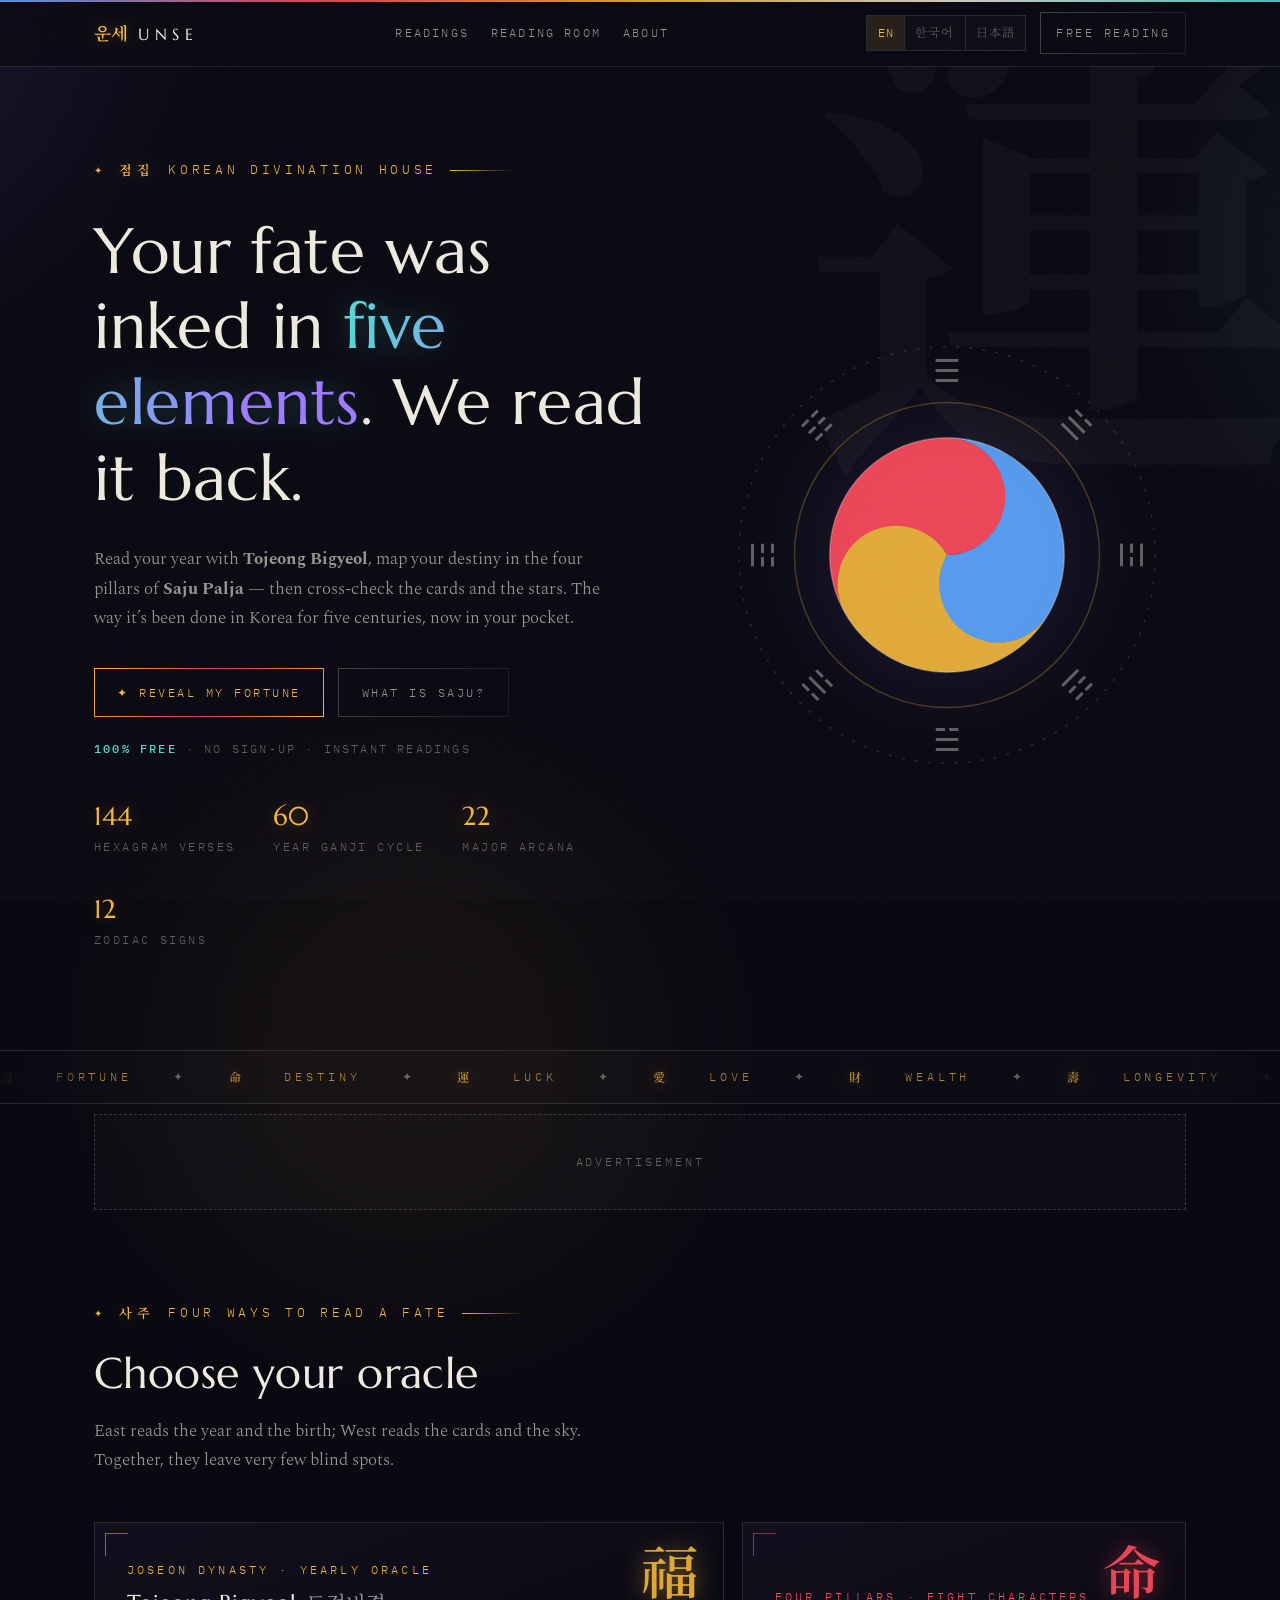
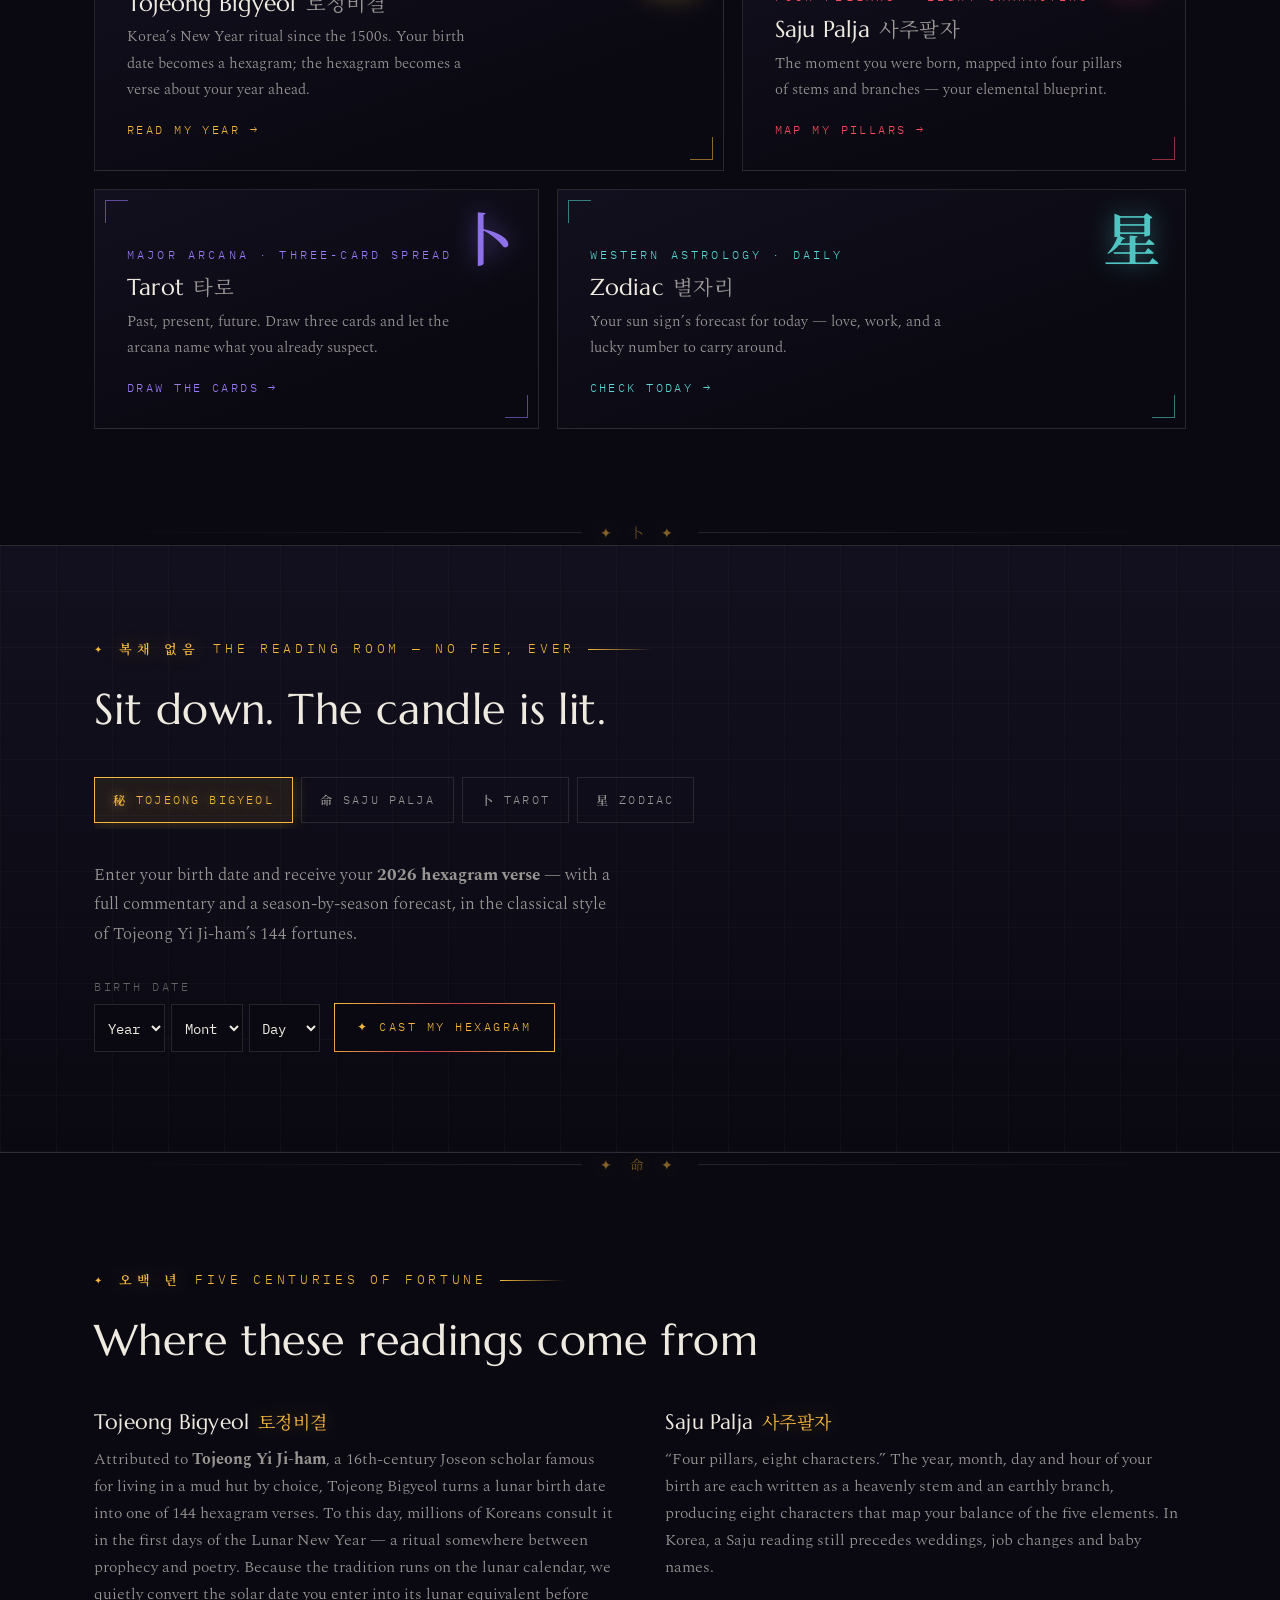
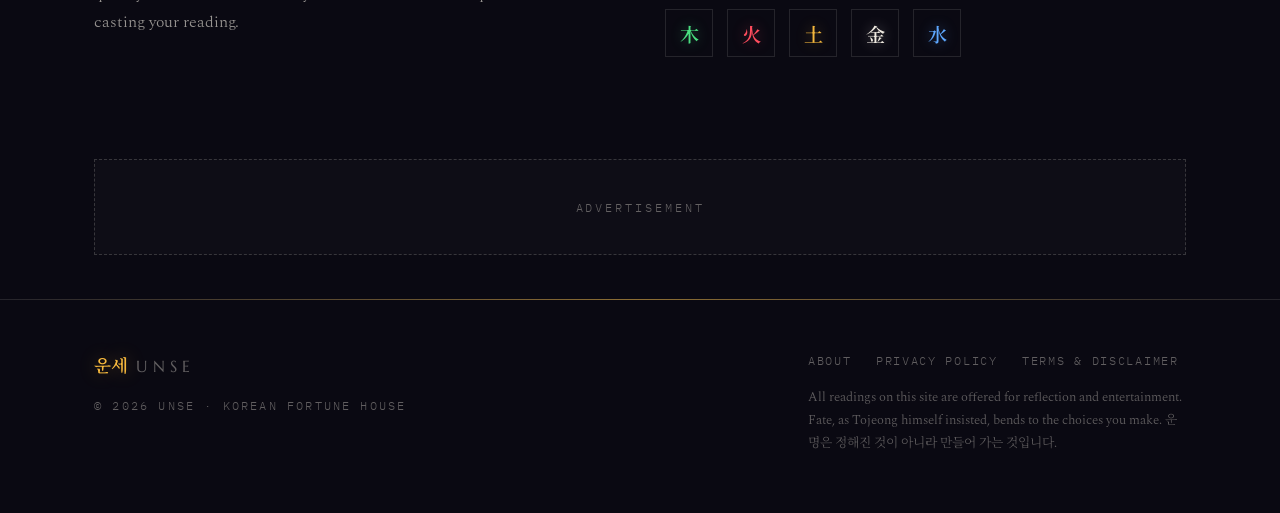
==== commit 911f2198: "Add Naver site verification meta tag" ====
--- a/index.html
+++ b/index.html
@@ -3,6 +3,7 @@
 <head>
 <meta charset="UTF-8">
 <meta name="viewport" content="width=device-width, initial-scale=1.0">
+<meta name="naver-site-verification" content="0b3516c56f735d340331b41715368c954b0e0716">
 <title>Free Korean Saju, Tarot &amp; Zodiac Horoscope | SajuOrbit</title>
 <meta name="description" content="Discover Korean Saju, Tojeong Fortune, Tarot readings, and Zodiac horoscopes in English, Korean, and Japanese.">
 <link rel="canonical" href="https://sajuorbit.com/">
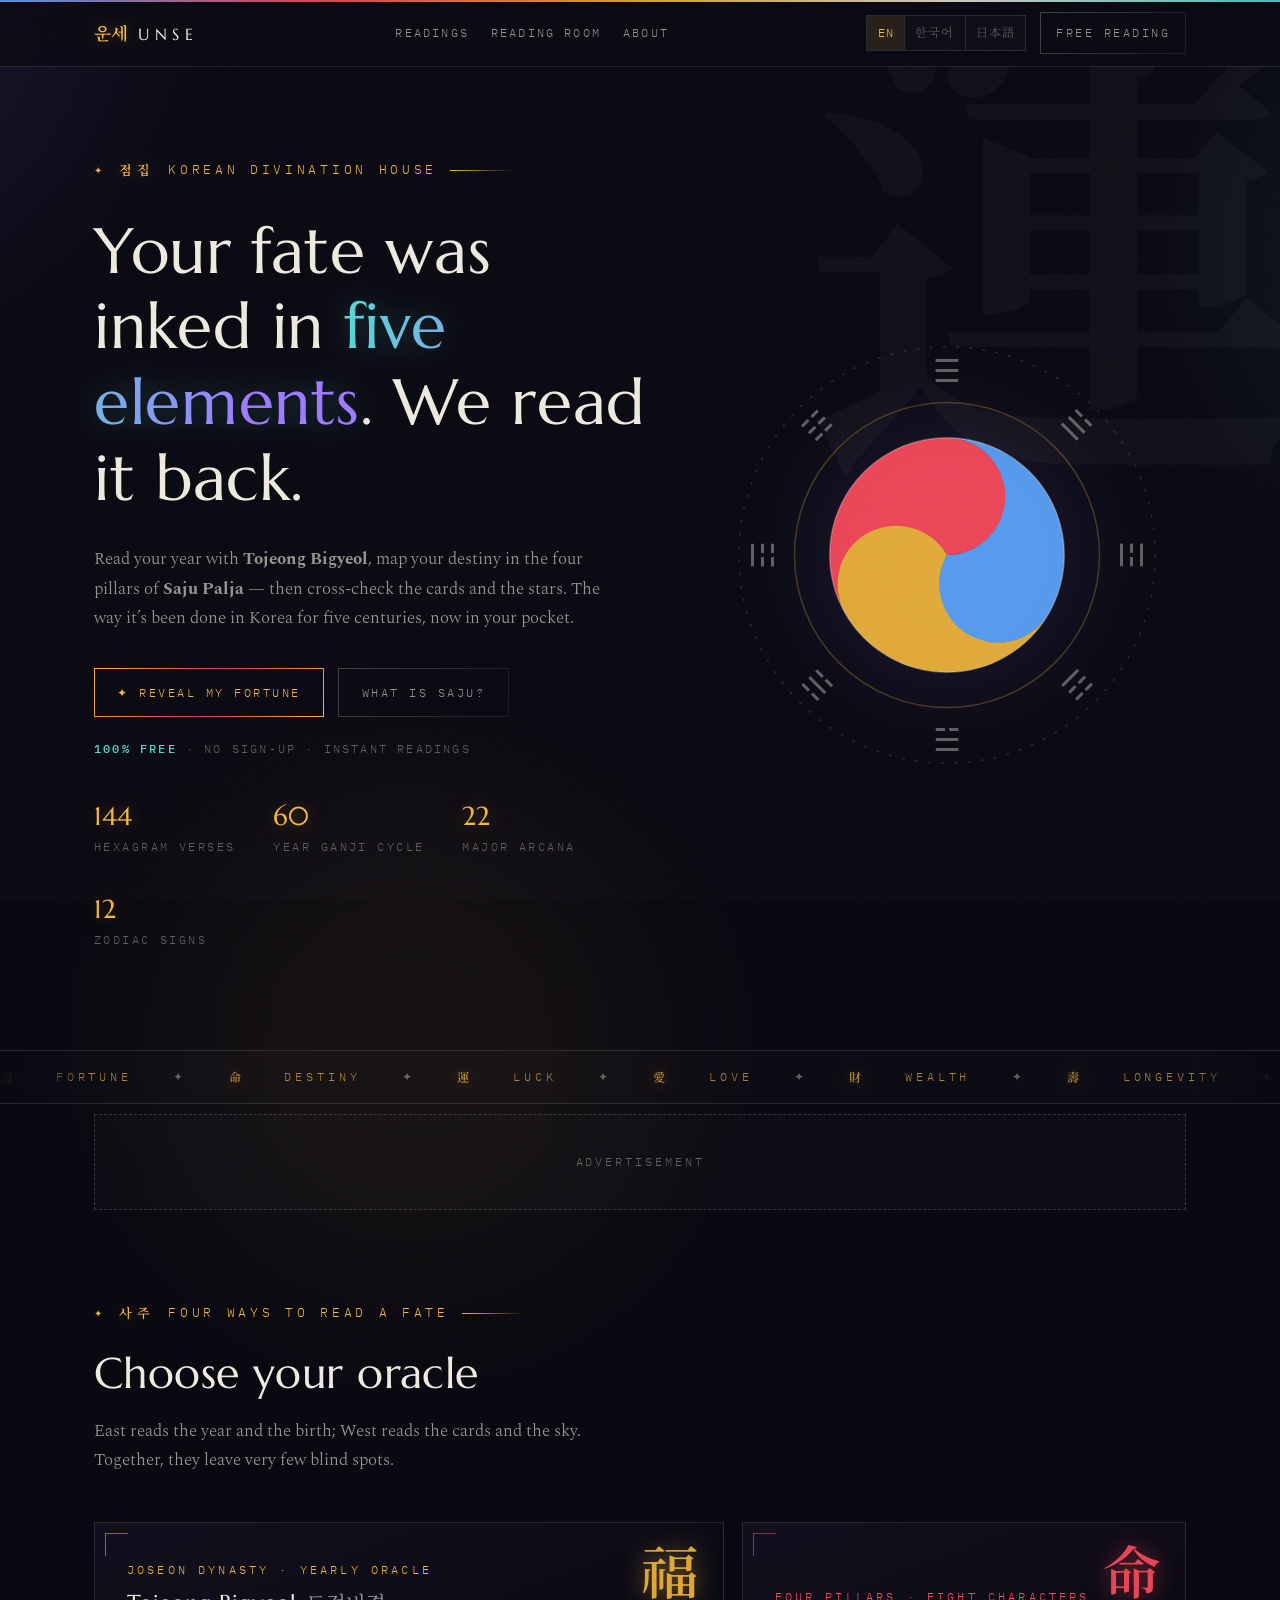
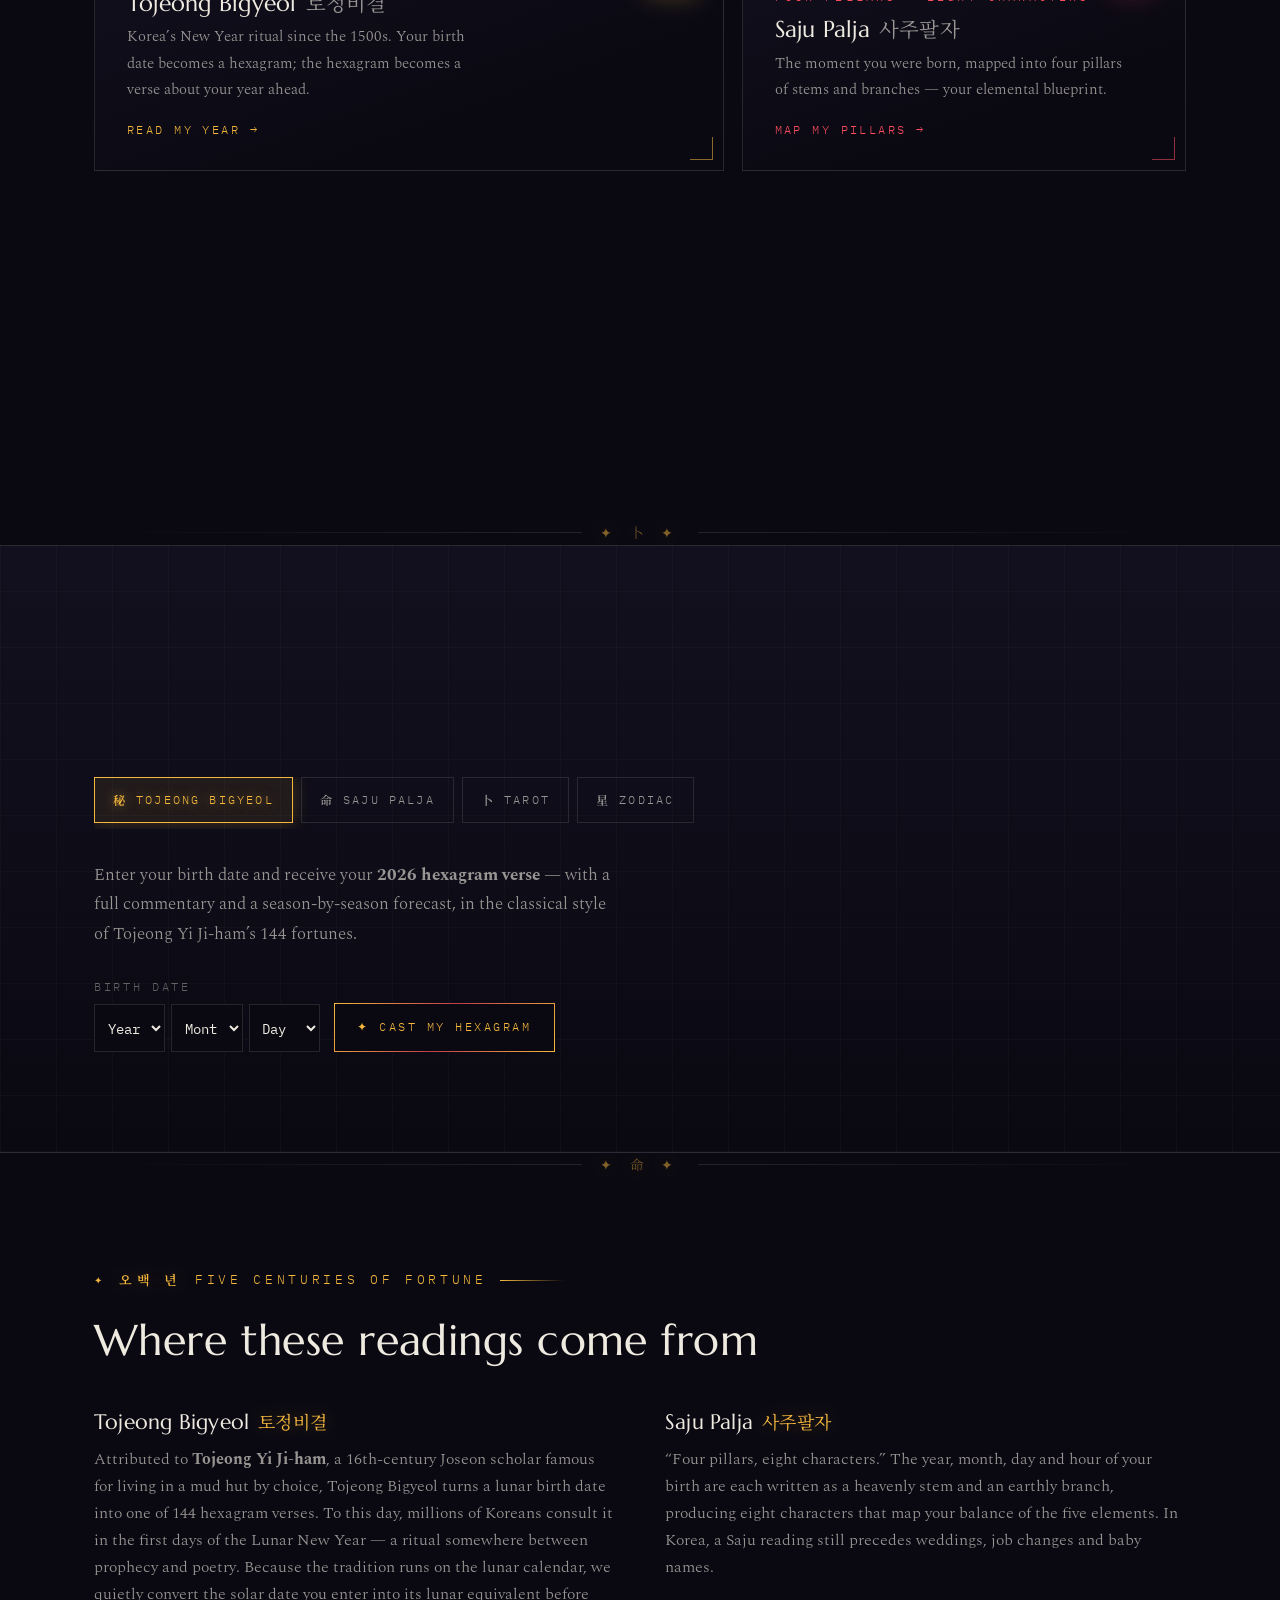
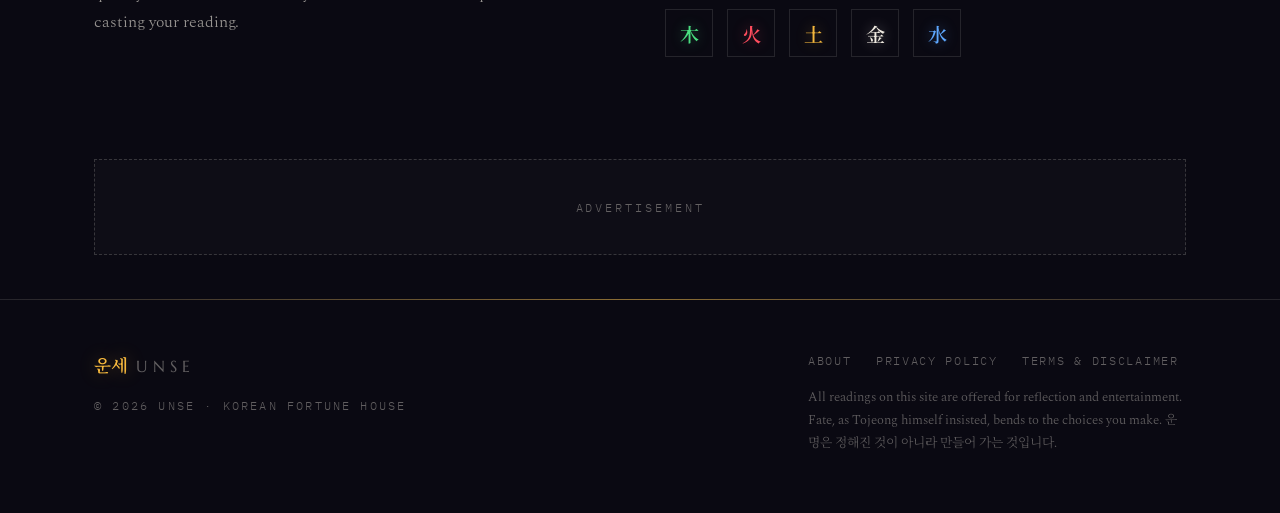
==== commit 556b9f84: "Bust cache for tarot reading assets" ====
--- a/index.html
+++ b/index.html
@@ -69,7 +69,7 @@
 <link rel="preconnect" href="https://fonts.googleapis.com">
 <link rel="preconnect" href="https://fonts.gstatic.com" crossorigin>
 <link href="https://fonts.googleapis.com/css2?family=Marcellus&family=Spectral:ital,wght@0,300;0,400;0,500;1,300&family=Noto+Serif+KR:wght@400;600&family=Noto+Serif+JP:wght@400;600&family=IBM+Plex+Mono:wght@400;500&display=swap" rel="stylesheet">
-<link rel="stylesheet" href="css/style.css">
+<link rel="stylesheet" href="css/style.css?v=2e0c871">
 </head>
 <body>
 <noscript><style>body{font-family:sans-serif;padding:2rem;text-align:center}</style><p>SajuOrbit requires JavaScript. Please enable it in your browser settings. / JavaScript를 활성화해 주세요. / JavaScriptを有効にしてください。</p></noscript>
@@ -338,10 +338,10 @@
   </div>
 </footer>
 
-<script src="js/i18n.js"></script>
-<script src="js/i18n/en.js"></script>
-<script src="js/i18n/ko.js"></script>
-<script src="js/i18n/ja.js"></script>
-<script src="js/app.js"></script>
+<script src="js/i18n.js?v=2e0c871"></script>
+<script src="js/i18n/en.js?v=2e0c871"></script>
+<script src="js/i18n/ko.js?v=2e0c871"></script>
+<script src="js/i18n/ja.js?v=2e0c871"></script>
+<script src="js/app.js?v=2e0c871"></script>
 </body>
 </html>
--- a/css/style.css
+++ b/css/style.css
@@ -328,7 +328,19 @@
 .treading-name{font-size:1rem;font-weight:600;color:var(--paper);margin-bottom:.5em}
 .treading-tldr{font-size:.85rem;color:var(--hwang);margin-bottom:.8em;line-height:1.45;font-weight:500}
 .treading-mystical{font-family:var(--display);font-size:.76rem;font-style:italic;color:var(--paper-dim);border-left:2px solid rgba(157,123,255,.4);padding-left:8px;margin:0 0 .8em;line-height:1.7}
-.treading-action{font-size:.76rem;color:var(--paper-dim);line-height:1.65}
+.treading-detail{margin:14px 0 0;padding-top:12px;border-top:1px solid rgba(239,234,224,.08)}
+.treading-detail b,.treading-action b{display:block;font-family:var(--mono);font-size:.76rem;letter-spacing:.16em;text-transform:uppercase;color:var(--hwang);margin-bottom:6px}
+.treading-detail p{font-size:.82rem;color:var(--paper-dim);line-height:1.72}
+.treading-action{font-size:.82rem;color:var(--paper-dim);line-height:1.72;margin-top:14px;padding-top:12px;border-top:1px solid rgba(239,234,224,.08)}
+.treading-faq,.treading-related{margin-top:30px;padding-top:24px;border-top:1px solid var(--line)}
+.treading-faq h4,.treading-related h4{font-family:var(--mono);font-size:.76rem;letter-spacing:.18em;text-transform:uppercase;color:var(--hwang);margin-bottom:12px;text-align:center}
+.treading-faq details{border:1px solid rgba(239,234,224,.12);background:rgba(239,234,224,.025);padding:13px 15px;margin:8px 0}
+.treading-faq summary{cursor:pointer;color:var(--paper);font-size:.86rem;line-height:1.55}
+.treading-faq p{margin-top:9px;color:var(--paper-dim);font-size:.82rem;line-height:1.7}
+.treading-related{display:flex;align-items:center;justify-content:center;gap:10px;flex-wrap:wrap}
+.treading-related h4{width:100%;margin-bottom:4px}
+.treading-related button{background:transparent;border:1px solid rgba(245,184,61,.35);color:var(--hwang);font-family:var(--mono);font-size:.76rem;letter-spacing:.12em;padding:9px 14px;cursor:pointer;transition:.2s}
+.treading-related button:hover{background:rgba(245,184,61,.09);border-color:var(--hwang)}
 .treading-close{display:block;margin:24px auto 0;background:transparent;border:1px solid var(--line);color:var(--paper-faint);font-family:var(--mono);font-size:.76rem;letter-spacing:.18em;padding:9px 20px;cursor:pointer;transition:.2s}
 .treading-close:hover{border-color:var(--paper-faint);color:var(--paper)}
 
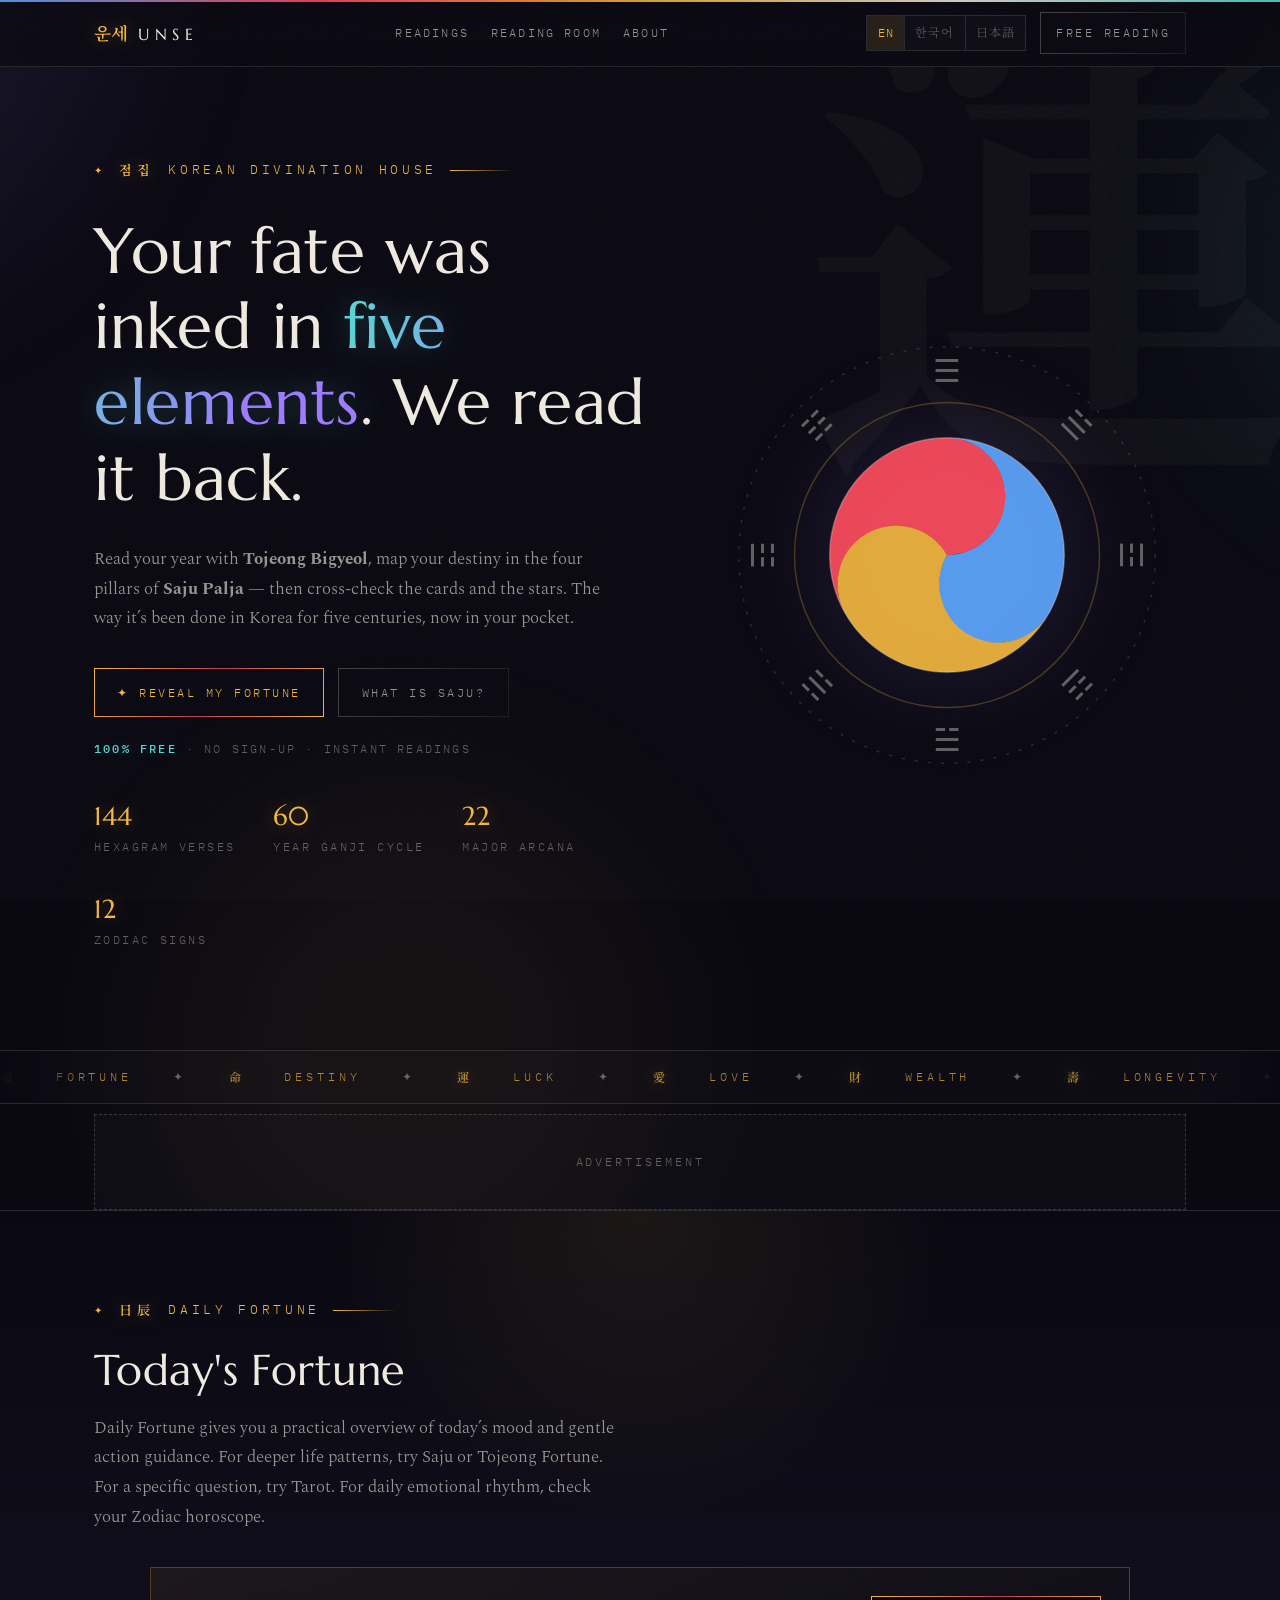
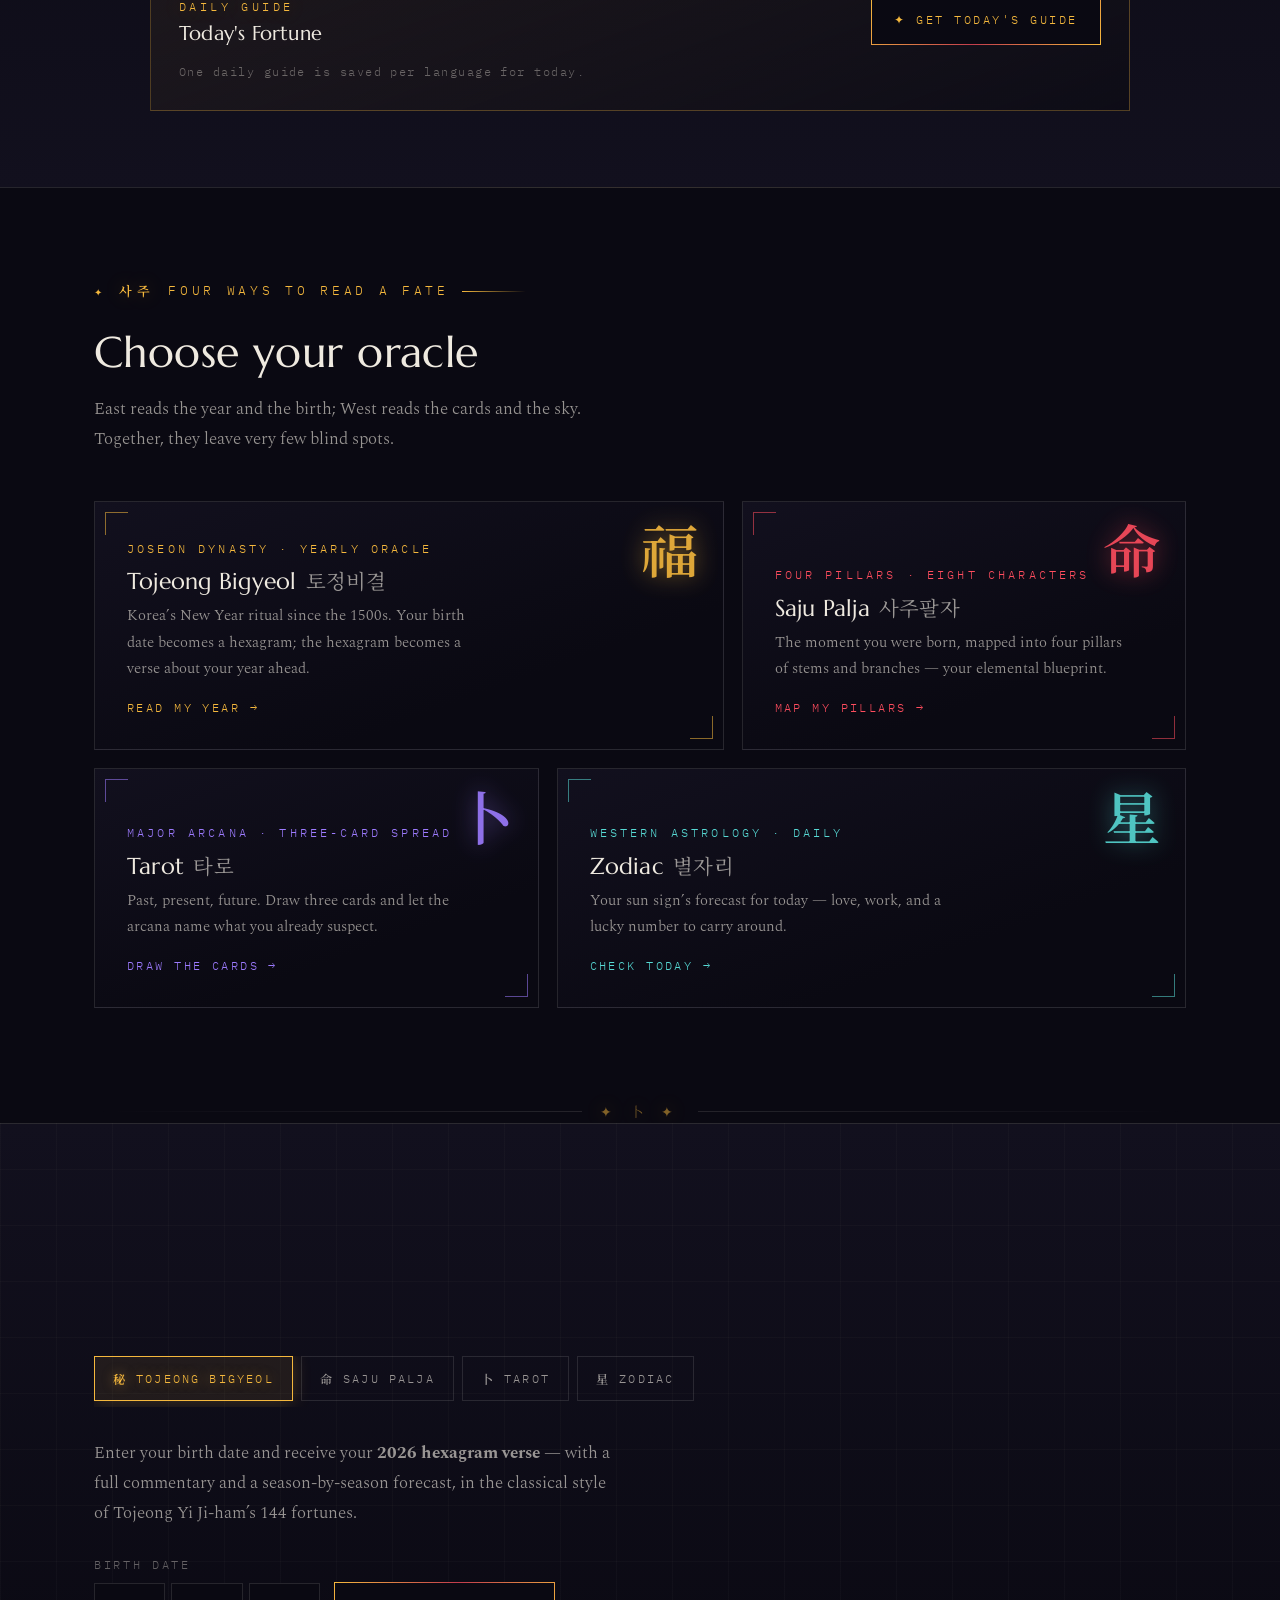
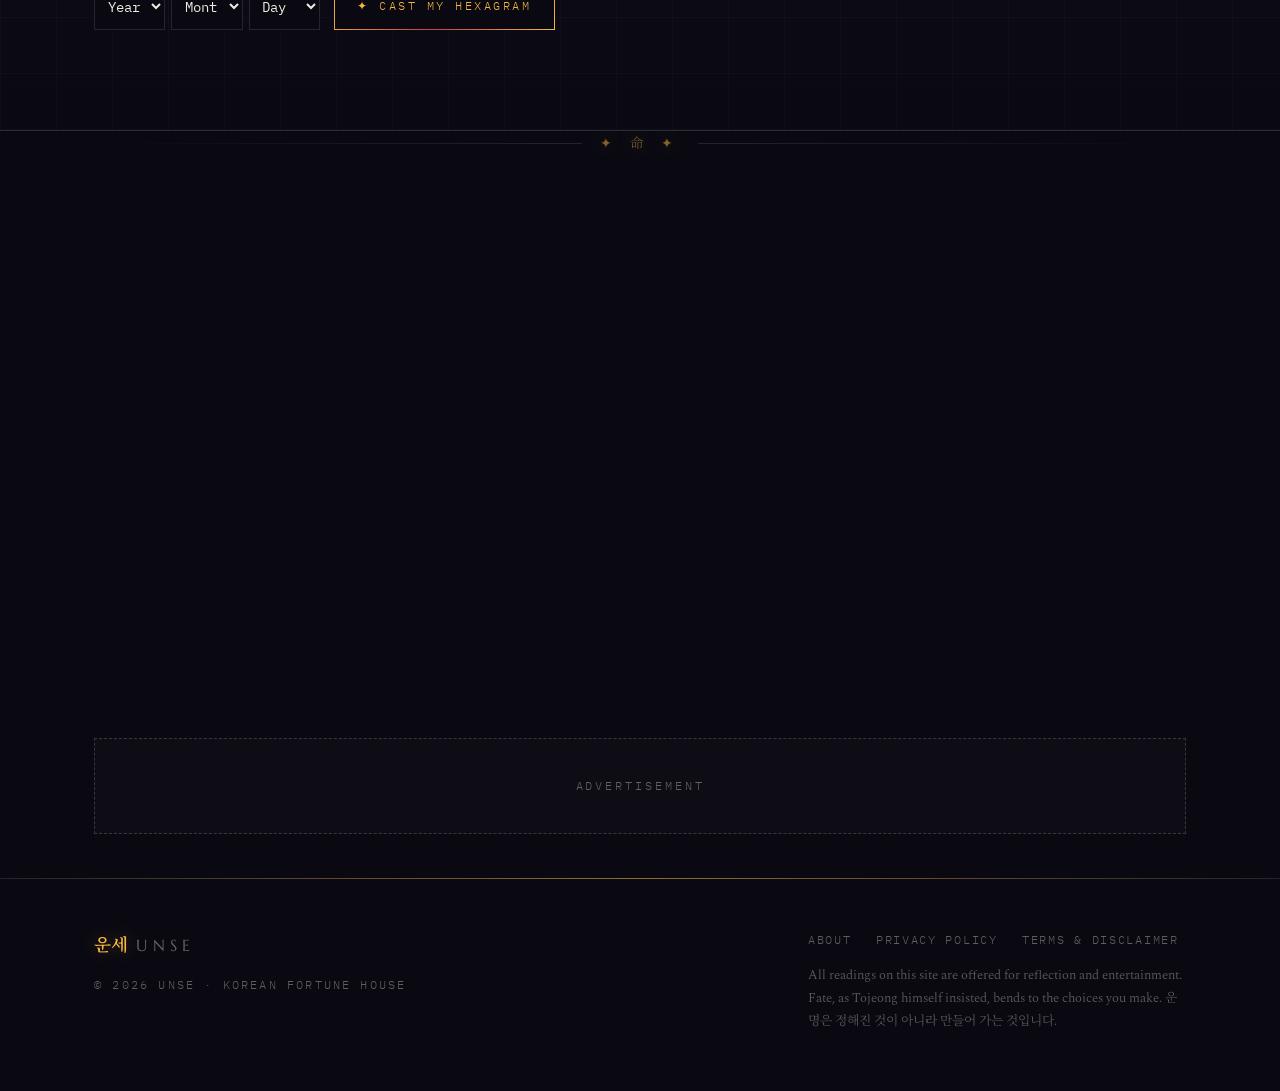
==== commit f17eef91: "Connect daily fortune to Gemini API via Cloudflare Worker" ====
--- a/index.html
+++ b/index.html
@@ -69,7 +69,7 @@
 <link rel="preconnect" href="https://fonts.googleapis.com">
 <link rel="preconnect" href="https://fonts.gstatic.com" crossorigin>
 <link href="https://fonts.googleapis.com/css2?family=Marcellus&family=Spectral:ital,wght@0,300;0,400;0,500;1,300&family=Noto+Serif+KR:wght@400;600&family=Noto+Serif+JP:wght@400;600&family=IBM+Plex+Mono:wght@400;500&display=swap" rel="stylesheet">
-<link rel="stylesheet" href="css/style.css?v=2e0c871">
+<link rel="stylesheet" href="css/style.css?v=20260630-daily">
 </head>
 <body>
 <noscript><style>body{font-family:sans-serif;padding:2rem;text-align:center}</style><p>SajuOrbit requires JavaScript. Please enable it in your browser settings. / JavaScript를 활성화해 주세요. / JavaScriptを有効にしてください。</p></noscript>
@@ -91,7 +91,7 @@
         <button data-lang="ko">한국어</button>
         <button data-lang="ja">日本語</button>
       </div>
-      <a class="btn ghost hdr-cta" href="#room" style="padding:.7em 1.2em" data-i18n="nav.cta">Free reading</a>
+      <a class="btn ghost hdr-cta" href="#daily" style="padding:.7em 1.2em" data-i18n="nav.cta">Free reading</a>
     </div>
   </div>
 </header>
@@ -105,7 +105,7 @@
       <h1 data-i18n="hero.title">Your fate was inked in <em>five elements</em>. We read it back.</h1>
       <p class="lede" data-i18n="hero.lede">Read your year with <strong>Tojeong Bigyeol</strong>, map your destiny in the four pillars of <strong>Saju Palja</strong> — then cross-check the cards and the stars. The way it's been done in Korea for five centuries, now in your pocket.</p>
       <div class="cta-row">
-        <a class="btn" href="#room" data-i18n="hero.cta1">✦ Reveal my fortune</a>
+        <a class="btn" href="#daily" data-i18n="hero.cta1">✦ Reveal my fortune</a>
         <a class="btn ghost" href="#about" data-i18n="hero.cta2">What is Saju?</a>
       </div>
       <p class="free-note" data-i18n="hero.free"><b>100% free</b> · no sign-up · instant readings</p>
@@ -139,6 +139,51 @@
 
 <!-- AdSense slot: replace with <ins class="adsbygoogle"> responsive unit -->
 <div class="adslot"><div class="inner" data-i18n="ad"></div></div>
+
+<!-- ===== DAILY FORTUNE ===== -->
+<section class="daily-section" id="daily">
+  <div class="wrap">
+    <div class="reveal">
+      <p class="eyebrow"><span class="kr">日辰</span><span data-i18n="tabs.daily">Daily Fortune</span></p>
+      <h2 data-i18n="daily.title">Today's Fortune</h2>
+      <p class="lede" data-i18n="daily.lede">Daily Fortune gives you a practical overview of today's mood and gentle action guidance.</p>
+    </div>
+    <div class="daily-card">
+      <div class="daily-head">
+        <div>
+          <p class="subh" data-i18n="daily.kicker">Daily Guide</p>
+          <h3 data-i18n="daily.title">Today's Fortune</h3>
+        </div>
+        <button class="btn" id="daily-go" data-i18n="daily.btn">✦ Get today's guide</button>
+      </div>
+      <p class="note" id="daily-status" data-i18n="daily.statusReady">One daily guide is saved per language for today.</p>
+      <div class="daily-result hide" id="daily-out">
+        <p class="result-summary hide" id="daily-summary"></p>
+        <h3 id="daily-headline"></h3>
+        <div class="daily-grid">
+          <section><b data-i18n="daily.labels.overall">Overall flow</b><p id="daily-overall"></p></section>
+          <section><b data-i18n="daily.labels.relationship">Relationships & emotions</b><p id="daily-relationship"></p></section>
+          <section><b data-i18n="daily.labels.workMoney">Work, study & choices</b><p id="daily-workMoney"></p></section>
+          <section><b data-i18n="daily.labels.condition">Condition & rhythm</b><p id="daily-condition"></p></section>
+          <section><b data-i18n="daily.labels.caution">What to watch</b><p id="daily-caution"></p></section>
+          <section><b data-i18n="daily.labels.action">Try this today</b><p id="daily-action"></p></section>
+        </div>
+        <div class="daily-luck">
+          <div><span data-i18n="daily.labels.keyword">Keyword</span><b id="daily-keyword"></b></div>
+          <div><span data-i18n="daily.labels.moodColor">Mood color</span><b id="daily-moodColor"></b></div>
+          <div><span data-i18n="daily.labels.rhythmNumber">Rhythm number</span><b id="daily-rhythmNumber"></b></div>
+        </div>
+        <div class="daily-related">
+          <h4 data-i18n="daily.labels.deeper">If you want to look deeper</h4>
+          <button type="button" data-open="saju" data-i18n="daily.related.saju">Read your Saju pattern</button>
+          <button type="button" data-open="tojeong" data-i18n="daily.related.tojeong">Read the year's Tojeong flow</button>
+          <button type="button" data-open="zodiac" data-i18n="daily.related.zodiac">Check emotional rhythm by Zodiac</button>
+          <button type="button" data-open="tarot" data-i18n="daily.related.tarot">Ask Tarot about the present question</button>
+        </div>
+      </div>
+    </div>
+  </div>
+</section>
 
 <!-- ===== FOUR READINGS ===== -->
 <section id="readings">
@@ -338,10 +383,10 @@
   </div>
 </footer>
 
-<script src="js/i18n.js?v=2e0c871"></script>
-<script src="js/i18n/en.js?v=2e0c871"></script>
-<script src="js/i18n/ko.js?v=2e0c871"></script>
-<script src="js/i18n/ja.js?v=2e0c871"></script>
-<script src="js/app.js?v=2e0c871"></script>
+<script src="js/i18n.js?v=20260630-daily"></script>
+<script src="js/i18n/en.js?v=20260630-daily"></script>
+<script src="js/i18n/ko.js?v=20260630-daily"></script>
+<script src="js/i18n/ja.js?v=20260630-daily"></script>
+<script src="js/app.js?v=20260630-daily"></script>
 </body>
 </html>
--- a/css/style.css
+++ b/css/style.css
@@ -201,6 +201,32 @@
 .date-selects{display:flex;gap:6px;flex-wrap:wrap}
 .date-selects select{min-width:0;flex:1;padding:.85em .6em}
 .hide{display:none!important}
+
+/* ===== daily fortune ===== */
+.daily-section{position:relative;padding:88px 0 76px;border-top:1px solid var(--line);border-bottom:1px solid var(--line);
+  background:radial-gradient(circle at 50% 0,rgba(245,184,61,.08),transparent 36%),
+             linear-gradient(180deg,var(--ink),var(--ink-2))}
+.daily-section .reveal{max-width:780px}
+.daily-section .daily-card{max-width:980px;margin:34px auto 0}
+.daily-card{margin-top:28px;border:1px solid rgba(245,184,61,.28);background:linear-gradient(160deg,rgba(245,184,61,.06),rgba(13,12,22,.92));padding:28px}
+.daily-head{display:flex;justify-content:space-between;align-items:center;gap:18px;flex-wrap:wrap;margin-bottom:12px}
+.daily-head h3{font-size:1.28rem;color:var(--paper);margin-top:4px}
+.daily-result{margin-top:24px}
+.daily-result.hide{display:none}
+.daily-result>h3{font-size:1.35rem;line-height:1.45;color:var(--hwang);margin:10px 0 22px;text-align:left}
+.daily-grid{display:grid;grid-template-columns:repeat(2,minmax(0,1fr));gap:14px}
+.daily-grid section{border:1px solid rgba(239,234,224,.1);background:rgba(239,234,224,.025);padding:16px 17px}
+.daily-grid b{display:block;font-family:var(--mono);font-size:.76rem;letter-spacing:.14em;text-transform:uppercase;color:var(--hwang);margin-bottom:8px}
+.daily-grid p{font-size:.88rem;color:var(--paper-dim);line-height:1.75}
+.daily-luck{display:grid;grid-template-columns:repeat(3,minmax(0,1fr));gap:10px;margin-top:16px}
+.daily-luck div{border:1px solid rgba(87,217,212,.2);padding:13px 14px;background:rgba(87,217,212,.035)}
+.daily-luck span{display:block;font-family:var(--mono);font-size:.76rem;letter-spacing:.12em;text-transform:uppercase;color:var(--cheong);margin-bottom:5px}
+.daily-luck b{font-size:.98rem;color:var(--paper)}
+.daily-related{margin-top:24px;padding-top:20px;border-top:1px solid var(--line);display:flex;align-items:center;justify-content:center;gap:10px;flex-wrap:wrap}
+.daily-related h4{width:100%;text-align:center;font-family:var(--mono);font-size:.76rem;letter-spacing:.18em;text-transform:uppercase;color:var(--paper-faint);margin-bottom:4px}
+.daily-related button{background:transparent;border:1px solid rgba(245,184,61,.35);color:var(--hwang);font-family:var(--mono);font-size:.76rem;letter-spacing:.1em;padding:9px 13px;cursor:pointer;transition:.2s}
+.daily-related button:hover{background:rgba(245,184,61,.1);border-color:var(--hwang)}
+@media(max-width:760px){.daily-card{padding:22px 18px}.daily-grid,.daily-luck{grid-template-columns:1fr}.daily-head .btn{width:100%}}
 
 /* ===== lunar birthday note ===== */
 .lunarnote{max-width:640px;margin:0 auto 6px;border:1px solid rgba(245,184,61,.4);
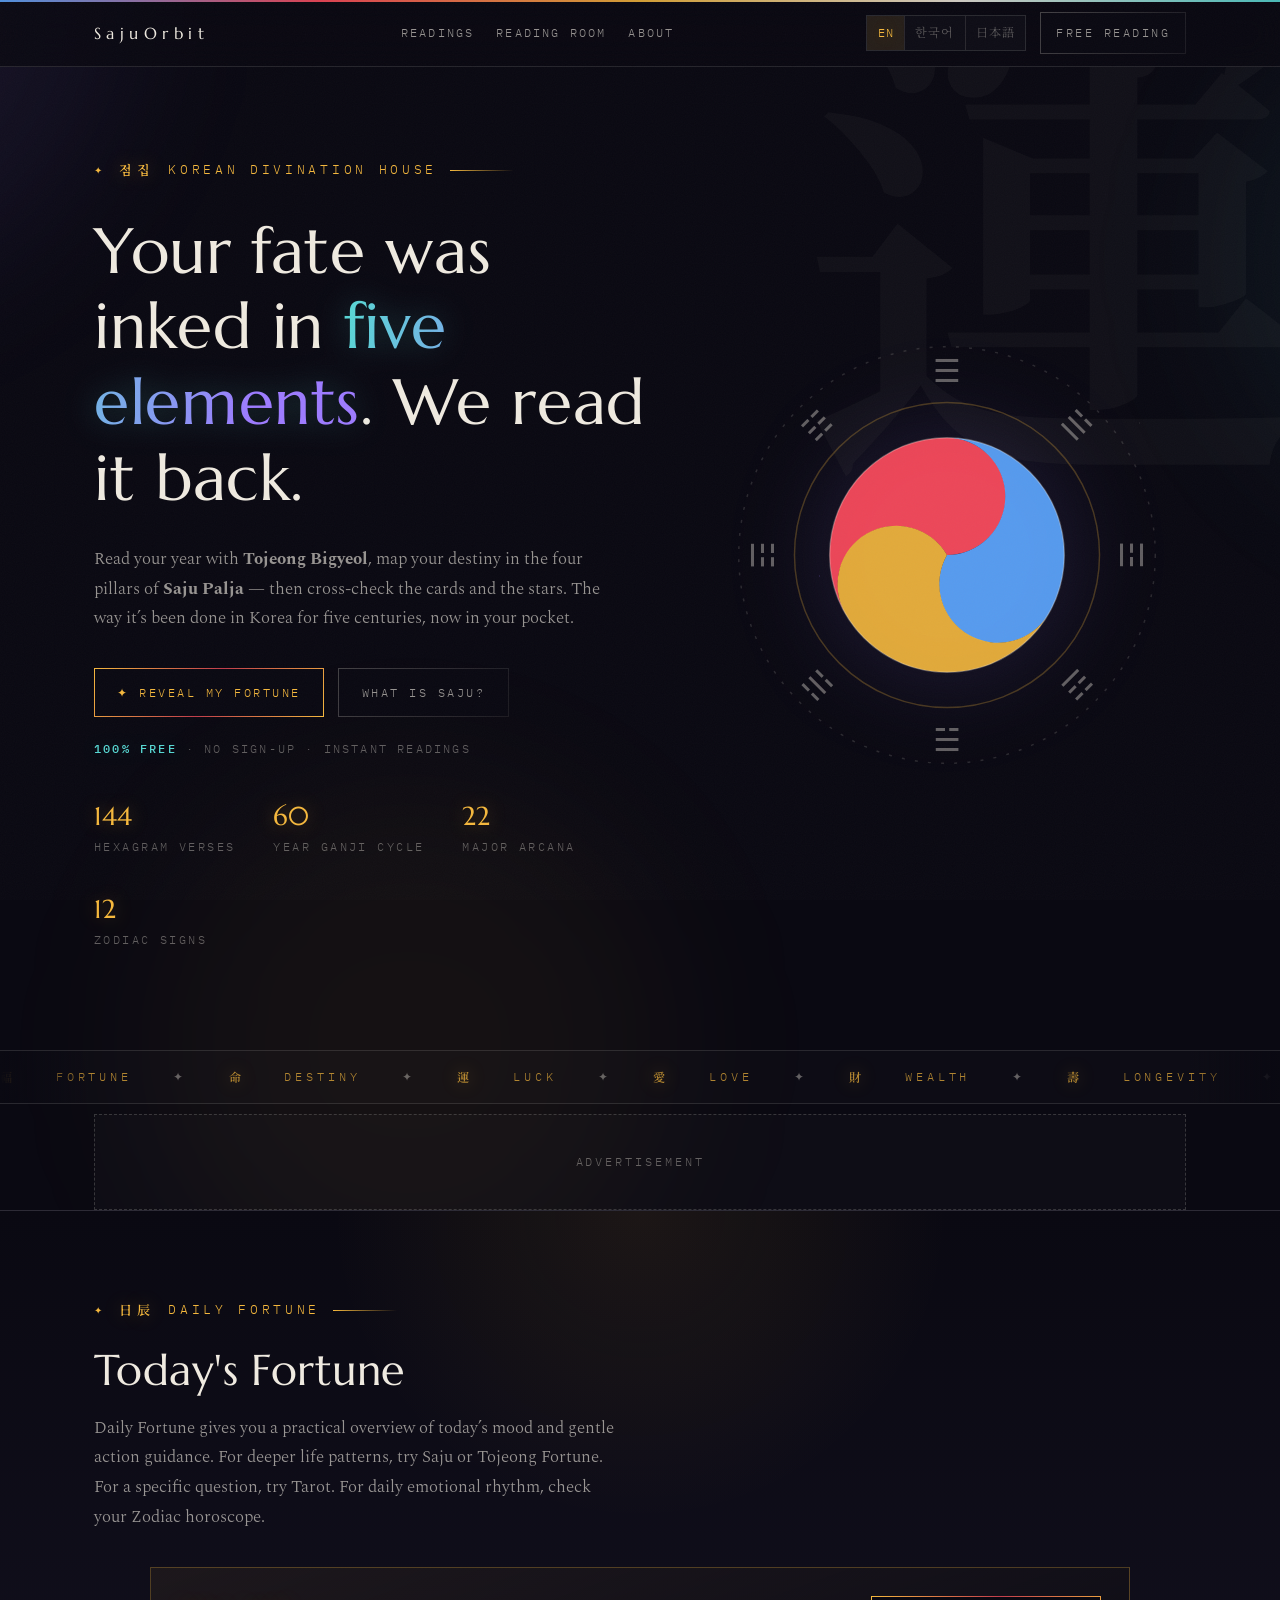
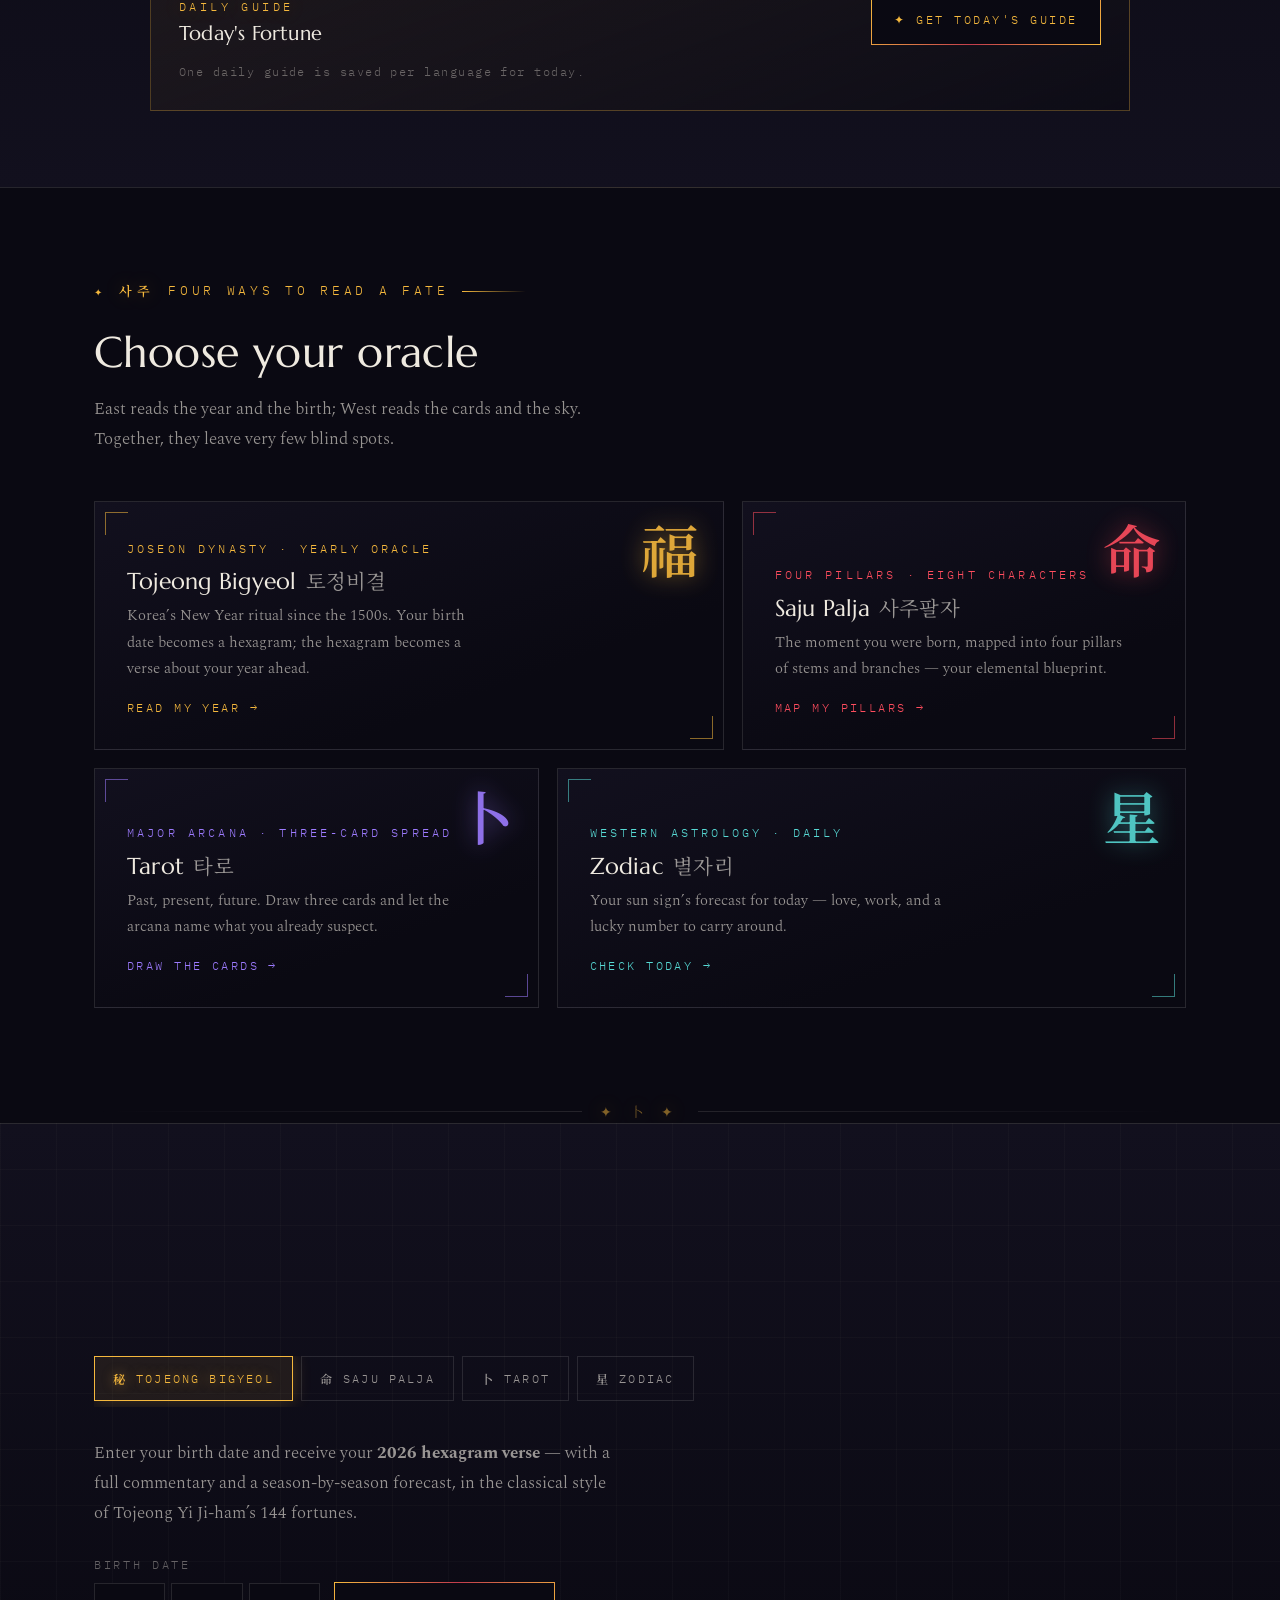
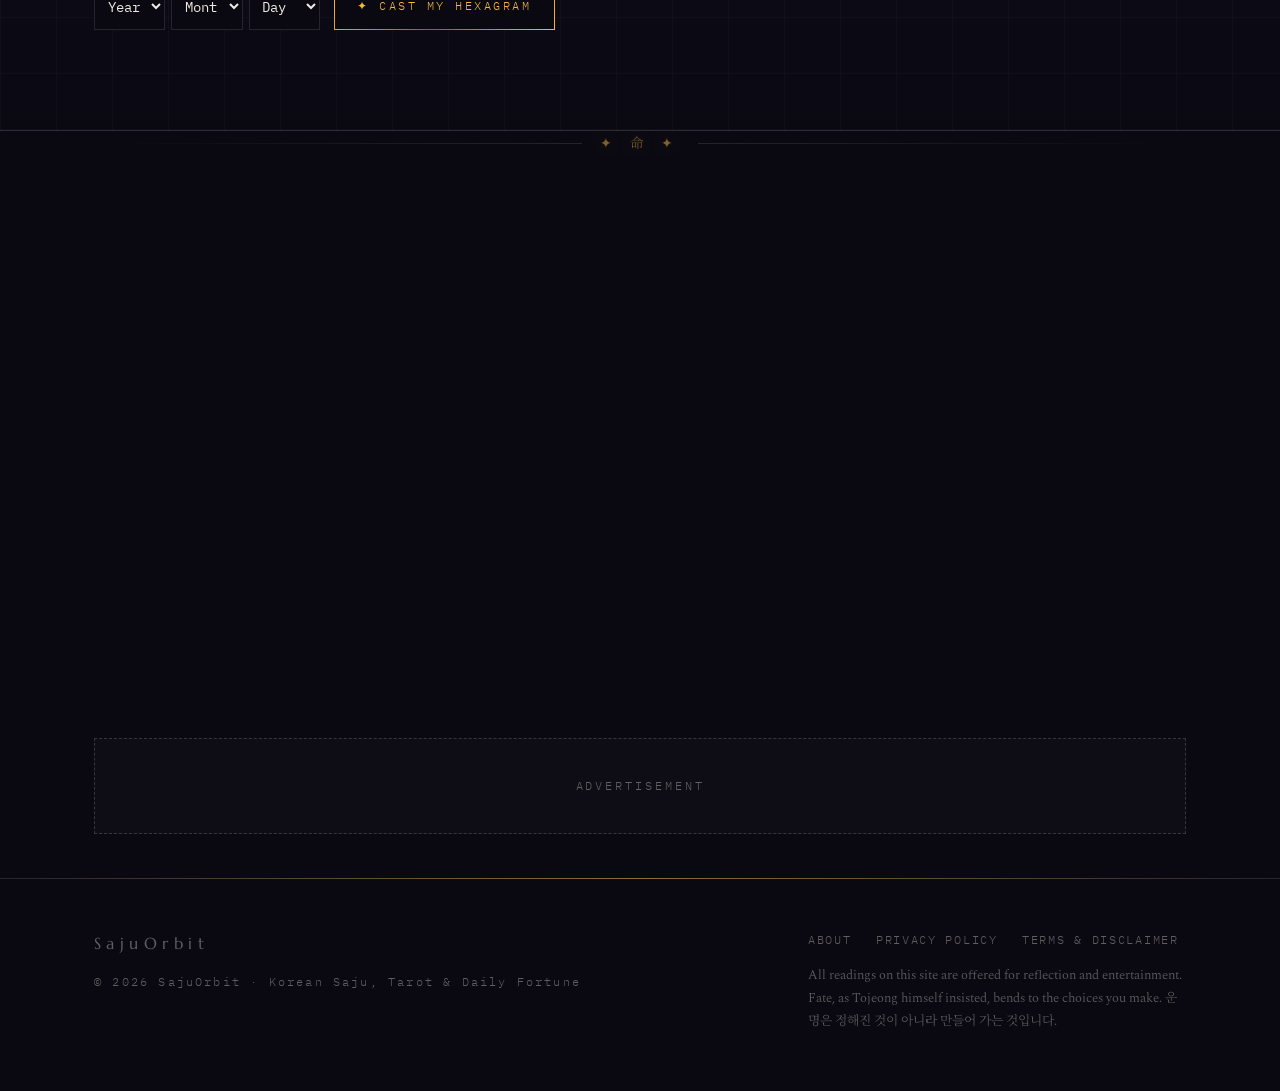
==== commit 9a998203: "Unify brand name to SajuOrbit across all pages Replace UNSE / 운세 UNSE / KOREAN FORTUNE HOUSE with Sa" ====
--- a/index.html
+++ b/index.html
@@ -4,7 +4,7 @@
 <meta charset="UTF-8">
 <meta name="viewport" content="width=device-width, initial-scale=1.0">
 <meta name="naver-site-verification" content="0b3516c56f735d340331b41715368c954b0e0716">
-<title>Free Korean Saju, Tarot &amp; Zodiac Horoscope | SajuOrbit</title>
+<title>SajuOrbit | Free Korean Saju, Tarot &amp; Daily Fortune</title>
 <meta name="description" content="Discover Korean Saju, Tojeong Fortune, Tarot readings, and Zodiac horoscopes in English, Korean, and Japanese.">
 <link rel="canonical" href="https://sajuorbit.com/">
 <!-- Future hreflang alternates for dedicated language URLs:
@@ -23,11 +23,11 @@
 </script>
 <meta property="og:type" content="website">
 <meta property="og:url" content="https://sajuorbit.com/">
-<meta property="og:title" content="Free Korean Saju, Tarot &amp; Zodiac Horoscope | SajuOrbit">
+<meta property="og:title" content="SajuOrbit | Free Korean Saju, Tarot &amp; Daily Fortune">
 <meta property="og:description" content="Discover Korean Saju, Tojeong Fortune, Tarot readings, and Zodiac horoscopes in English, Korean, and Japanese.">
 <meta property="og:image" content="https://sajuorbit.com/assets/og-image.png">
 <meta name="twitter:card" content="summary_large_image">
-<meta name="twitter:title" content="Free Korean Saju, Tarot &amp; Zodiac Horoscope | SajuOrbit">
+<meta name="twitter:title" content="SajuOrbit | Free Korean Saju, Tarot &amp; Daily Fortune">
 <meta name="twitter:description" content="Discover Korean Saju, Tojeong Fortune, Tarot readings, and Zodiac horoscopes in English, Korean, and Japanese.">
 <meta name="twitter:image" content="https://sajuorbit.com/assets/og-image.png">
 <link rel="icon" type="image/png" sizes="32x32" href="/assets/favicon-32.png">
@@ -79,7 +79,7 @@
 
 <header>
   <div class="wrap nav">
-    <a class="brand" href="#top" aria-label="UNSE home"><span class="hanja">운세</span><span class="latin">UNSE</span></a>
+    <a class="brand" href="#top" aria-label="SajuOrbit home"><span class="latin">SajuOrbit</span></a>
     <nav class="nav-links" aria-label="Main">
       <a href="#readings" data-i18n="nav.readings">Readings</a>
       <a href="#room" data-i18n="nav.room">Reading Room</a>
@@ -369,8 +369,8 @@
 <footer>
   <div class="wrap">
     <div>
-      <a class="brand" href="#top"><span class="hanja">운세</span><span class="latin">UNSE</span></a>
-      <p style="margin-top:14px;font-family:var(--mono);font-size:.76rem;letter-spacing:.18em">© 2026 UNSE · KOREAN FORTUNE HOUSE</p>
+      <a class="brand" href="#top"><span class="latin">SajuOrbit</span></a>
+      <p style="margin-top:14px;font-family:var(--mono);font-size:.76rem;letter-spacing:.18em">© 2026 SajuOrbit · Korean Saju, Tarot &amp; Daily Fortune</p>
     </div>
     <div>
       <div class="footer-links">
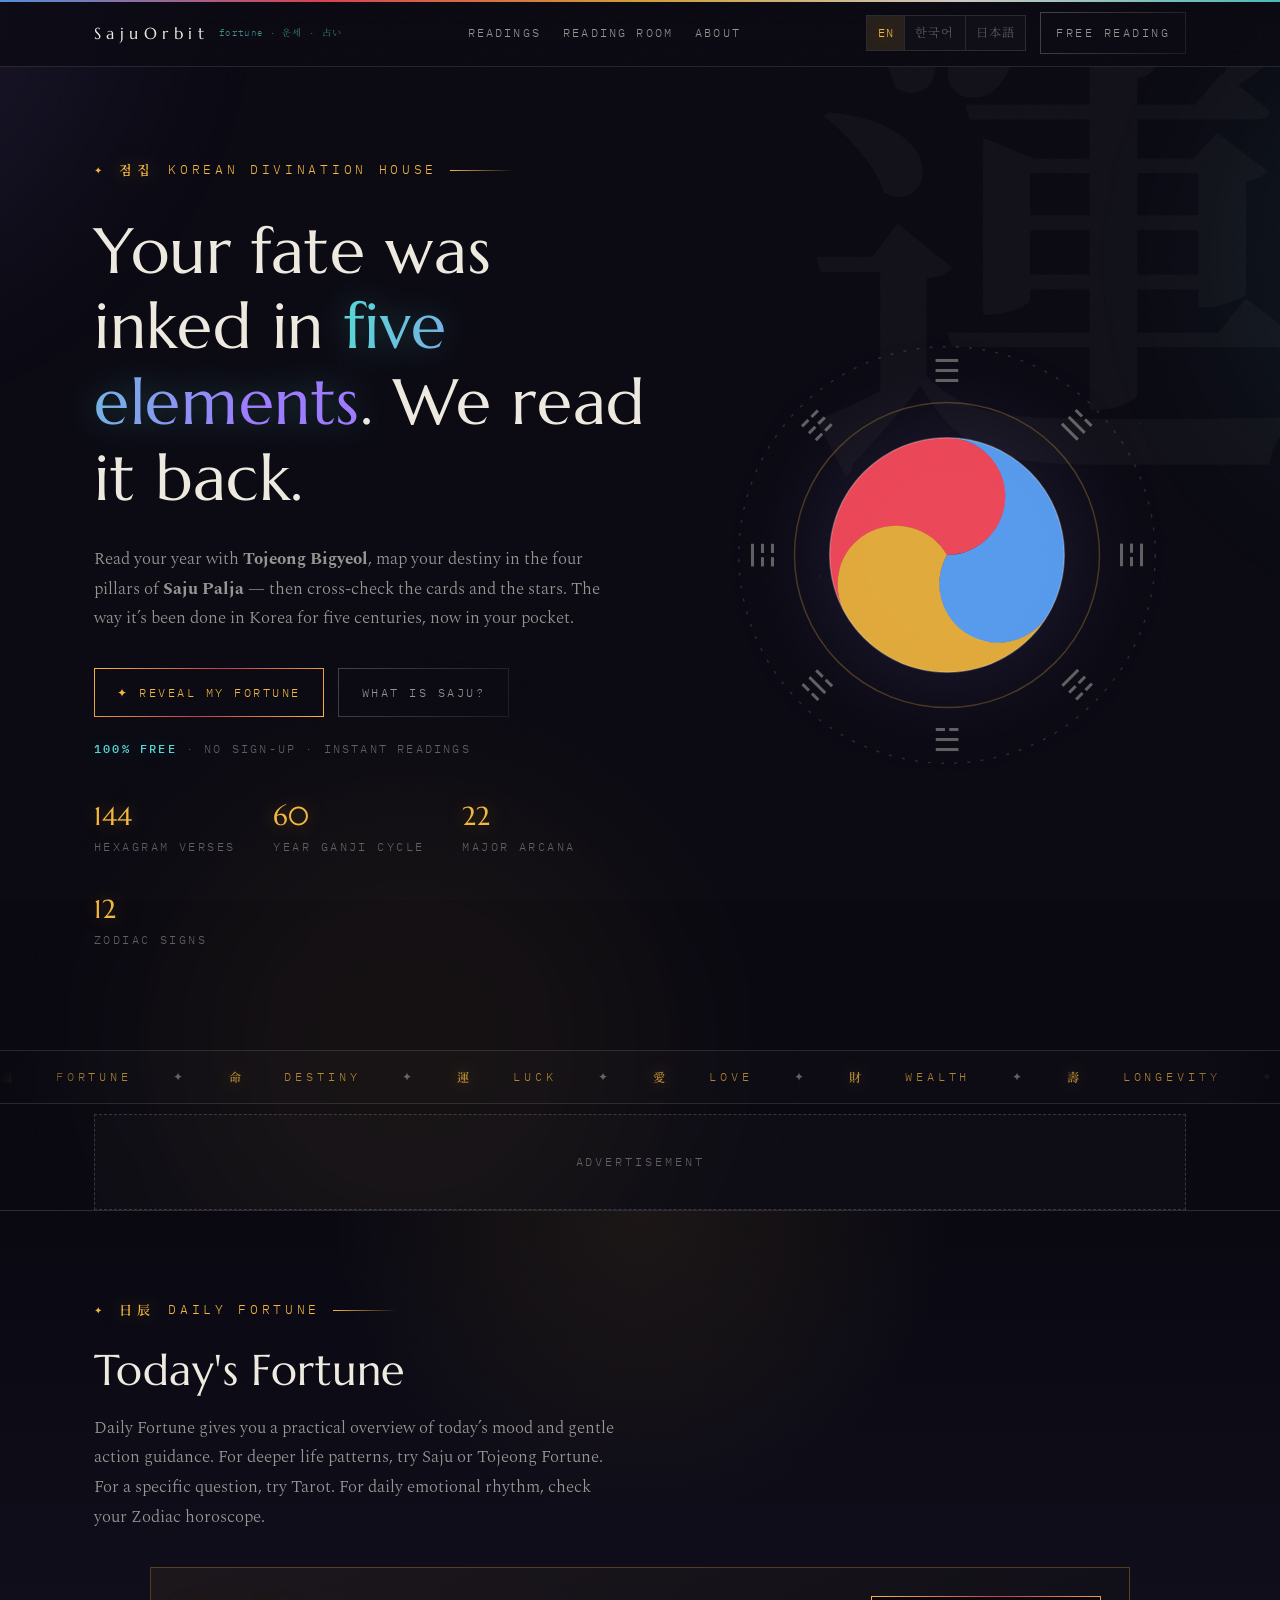
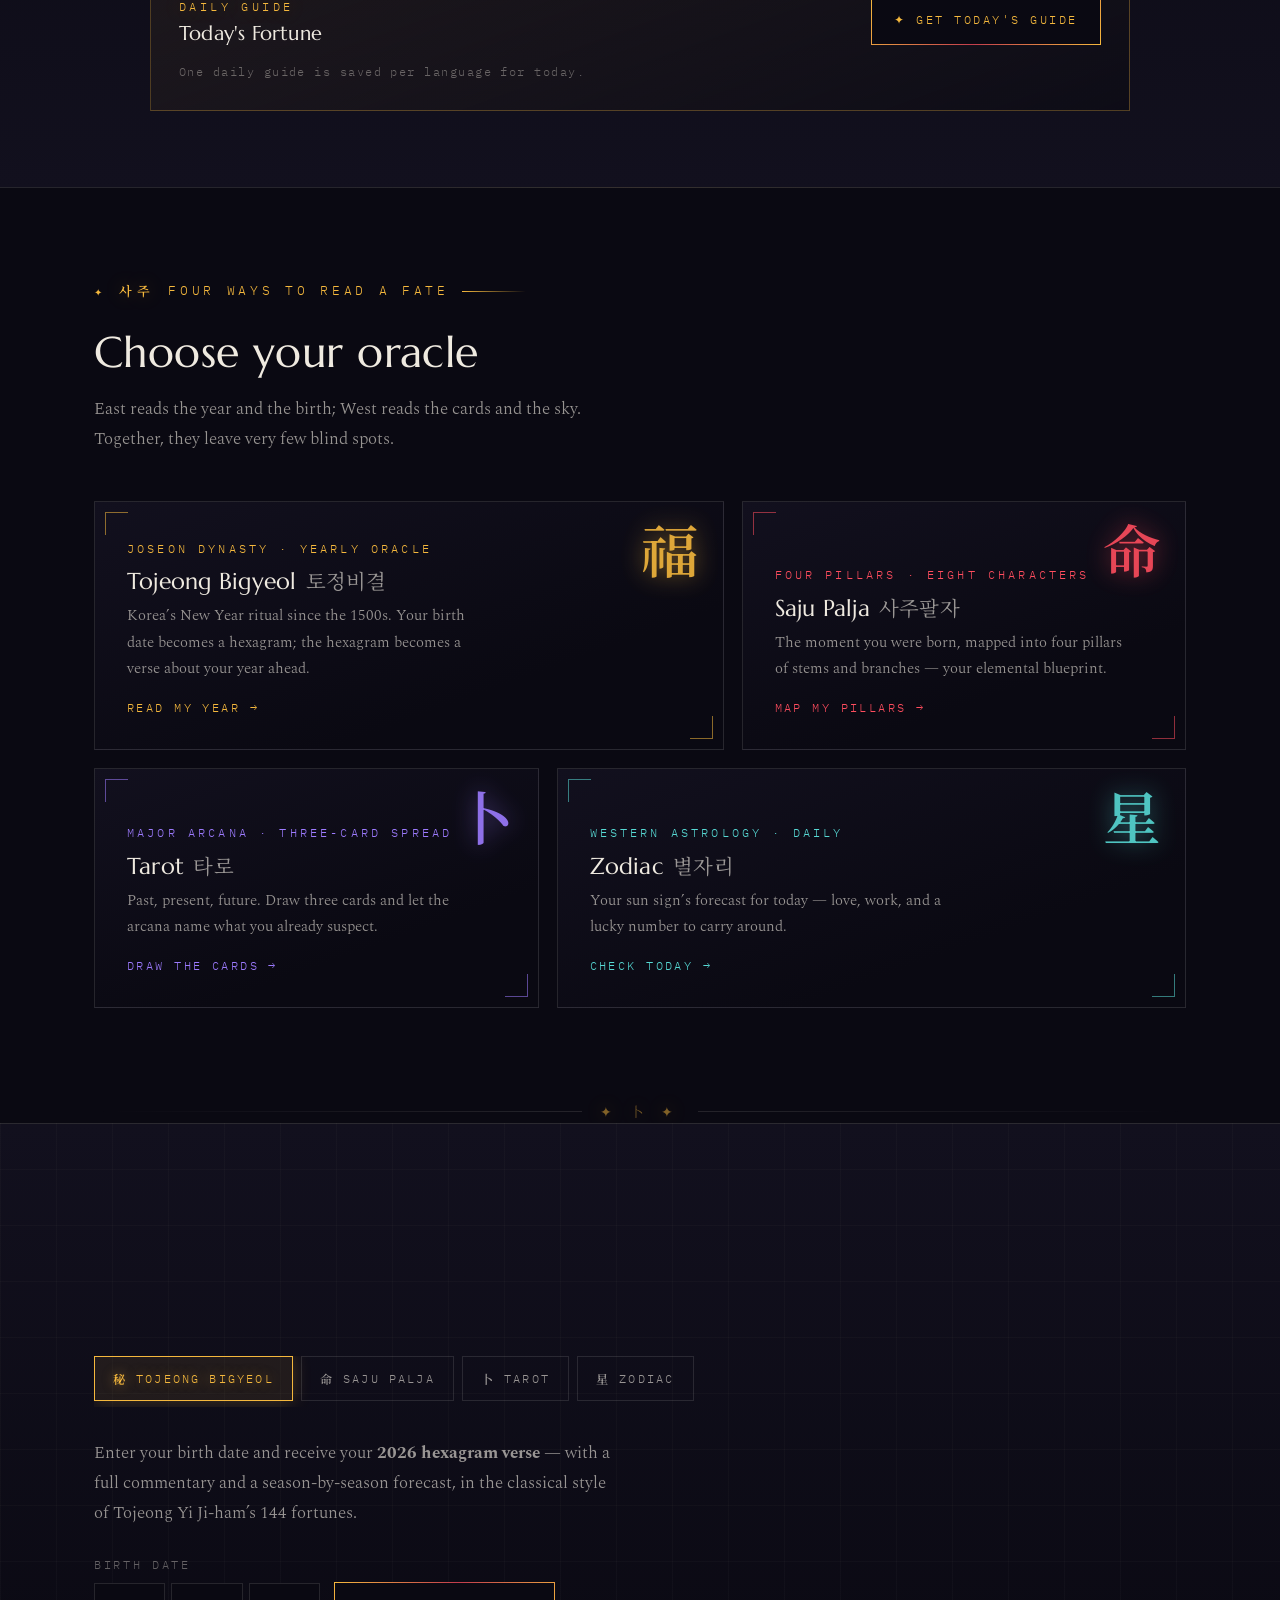
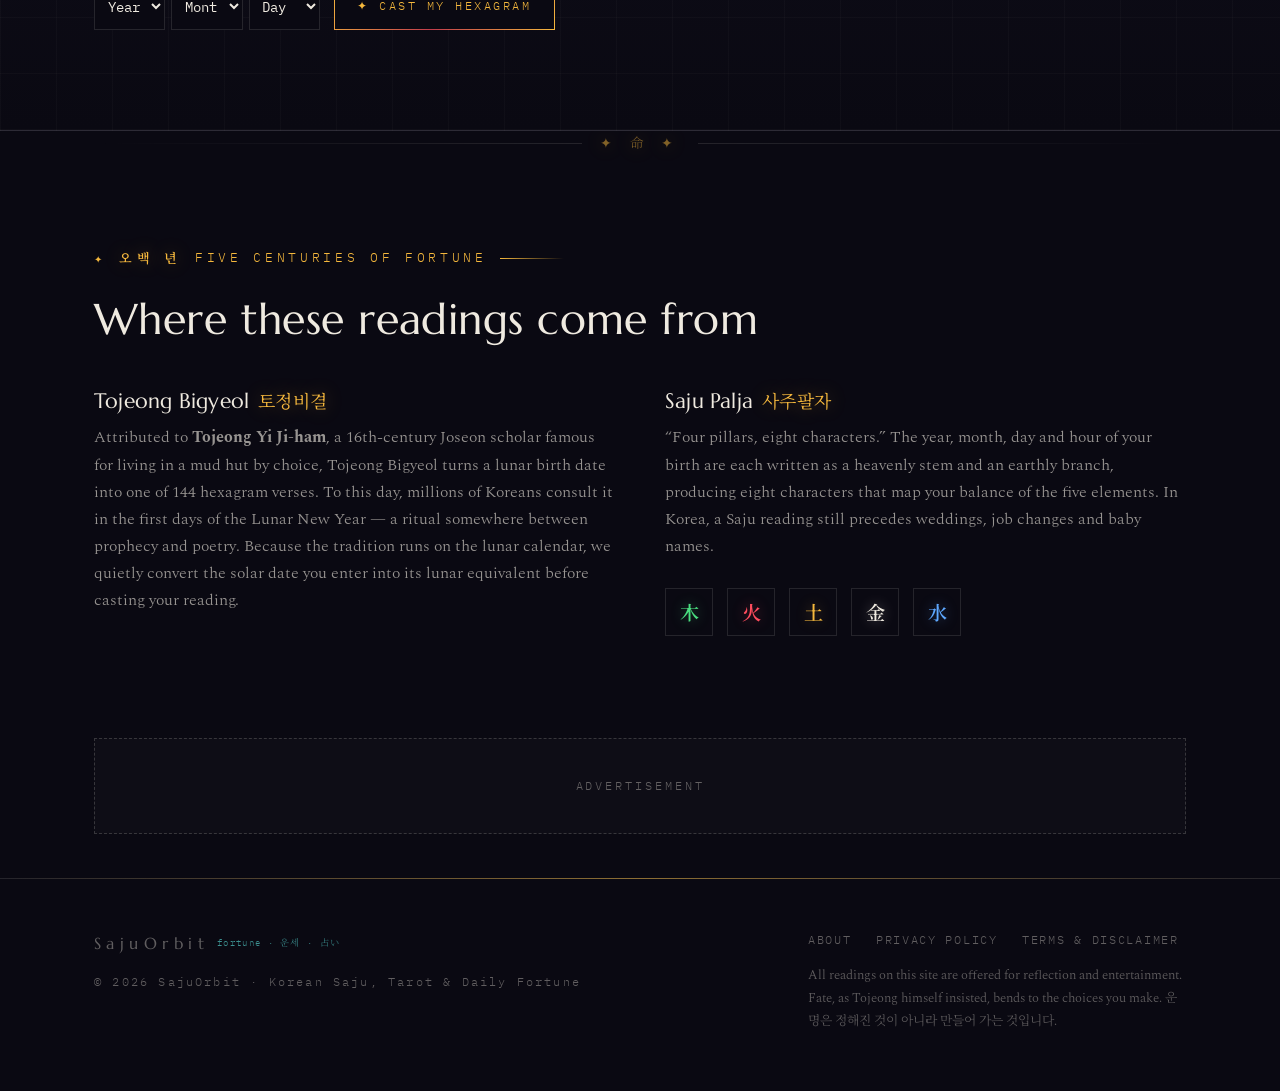
==== commit e1709b44: "Add fortune · 운세 · 占い tagline to brand logo Add .brand-sub span next to SajuOrbit in header and foot" ====
--- a/index.html
+++ b/index.html
@@ -79,7 +79,7 @@
 
 <header>
   <div class="wrap nav">
-    <a class="brand" href="#top" aria-label="SajuOrbit home"><span class="latin">SajuOrbit</span></a>
+    <a class="brand" href="#top" aria-label="SajuOrbit home"><span class="latin">SajuOrbit</span><span class="brand-sub">fortune · 운세 · 占い</span></a>
     <nav class="nav-links" aria-label="Main">
       <a href="#readings" data-i18n="nav.readings">Readings</a>
       <a href="#room" data-i18n="nav.room">Reading Room</a>
@@ -369,7 +369,7 @@
 <footer>
   <div class="wrap">
     <div>
-      <a class="brand" href="#top"><span class="latin">SajuOrbit</span></a>
+      <a class="brand" href="#top"><span class="latin">SajuOrbit</span><span class="brand-sub">fortune · 운세 · 占い</span></a>
       <p style="margin-top:14px;font-family:var(--mono);font-size:.76rem;letter-spacing:.18em">© 2026 SajuOrbit · Korean Saju, Tarot &amp; Daily Fortune</p>
     </div>
     <div>
--- a/css/style.css
+++ b/css/style.css
@@ -76,6 +76,7 @@
 .brand{display:flex;align-items:baseline;gap:.6em;flex-shrink:0}
 .brand .hanja{font-family:var(--kr);font-weight:600;color:var(--hwang);font-size:1.1rem;text-shadow:var(--glow-gold)}
 .brand .latin{font-family:var(--display);letter-spacing:.34em;font-size:1rem}
+.brand-sub{font-family:var(--mono);font-size:.58rem;letter-spacing:.14em;color:rgba(87,217,212,.65);align-self:center;white-space:nowrap}
 .nav-links{display:flex;gap:1.8em;font-family:var(--mono);font-size:.76rem;letter-spacing:.18em;text-transform:uppercase;color:var(--paper-dim)}
 .nav-links a{position:relative;padding:4px 0}
 .nav-links a::after{content:"";position:absolute;left:0;right:100%;bottom:0;height:1px;background:var(--cheong);transition:.3s}
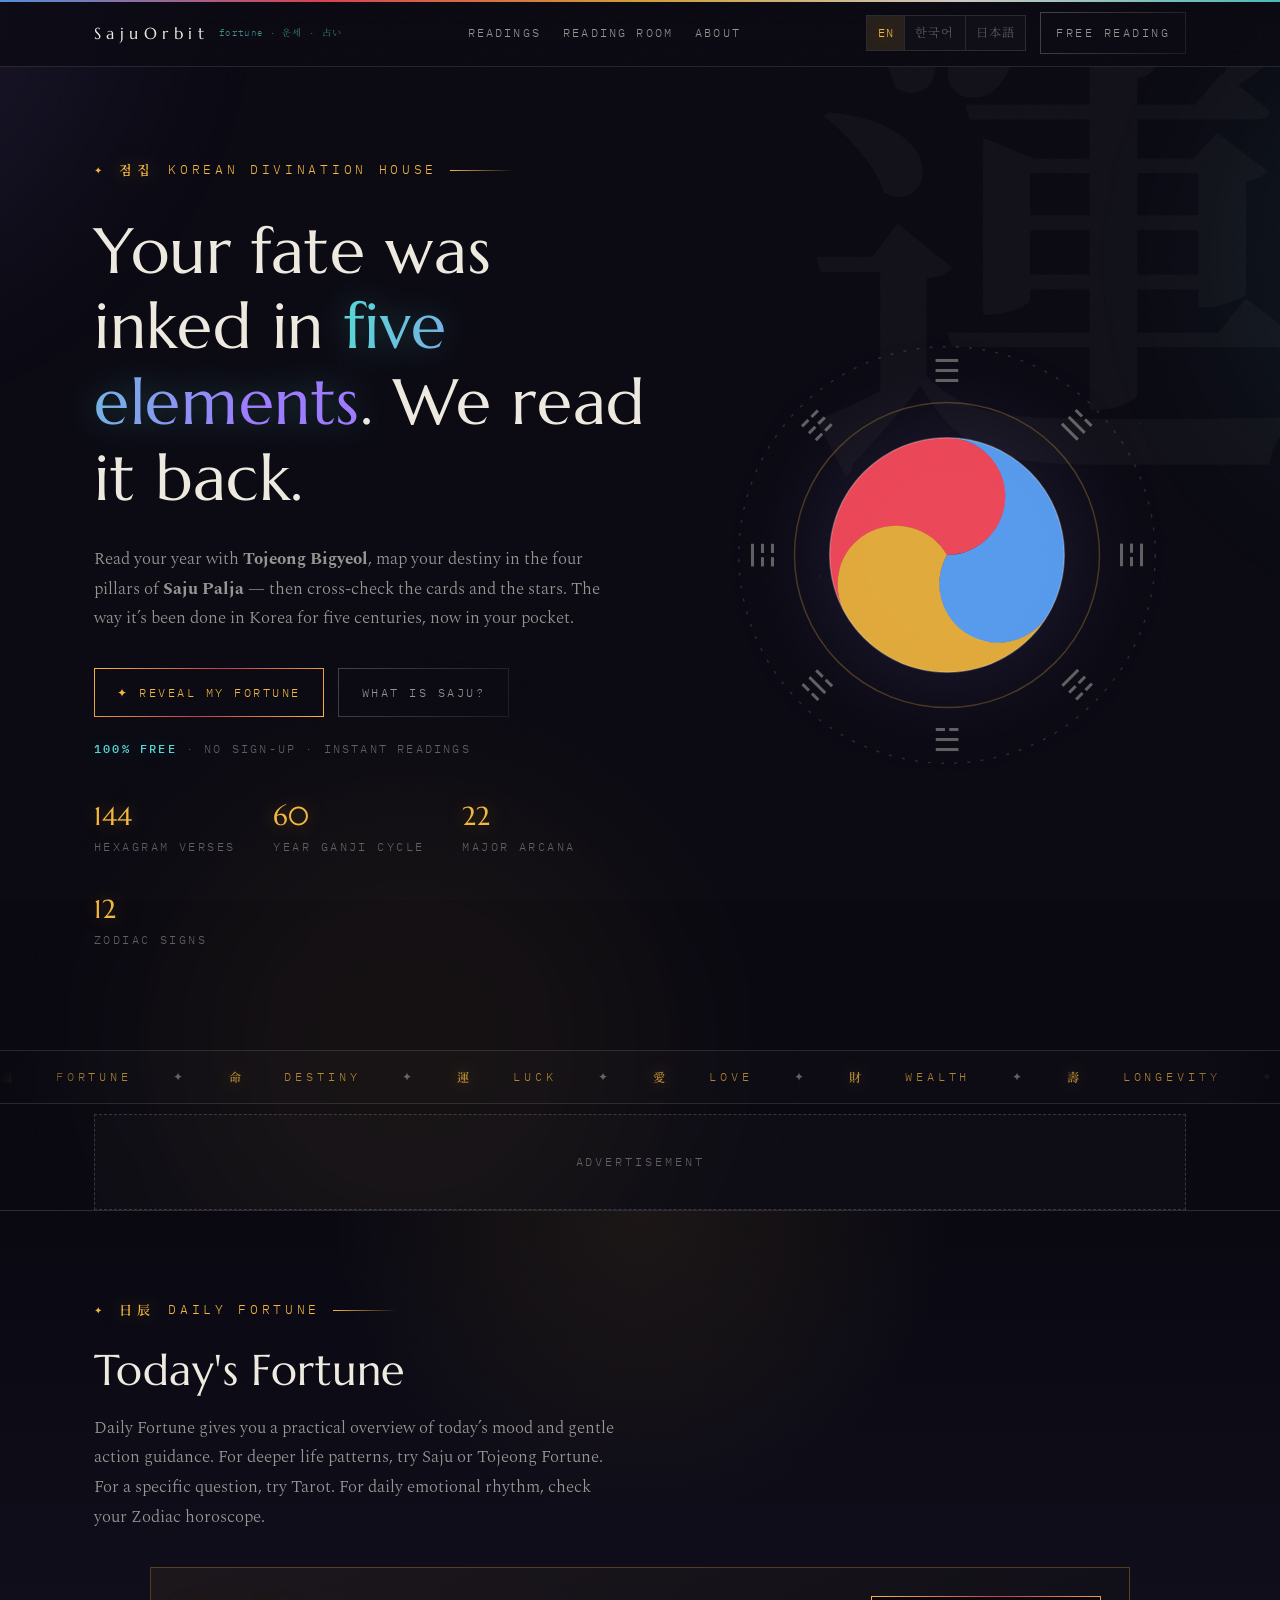
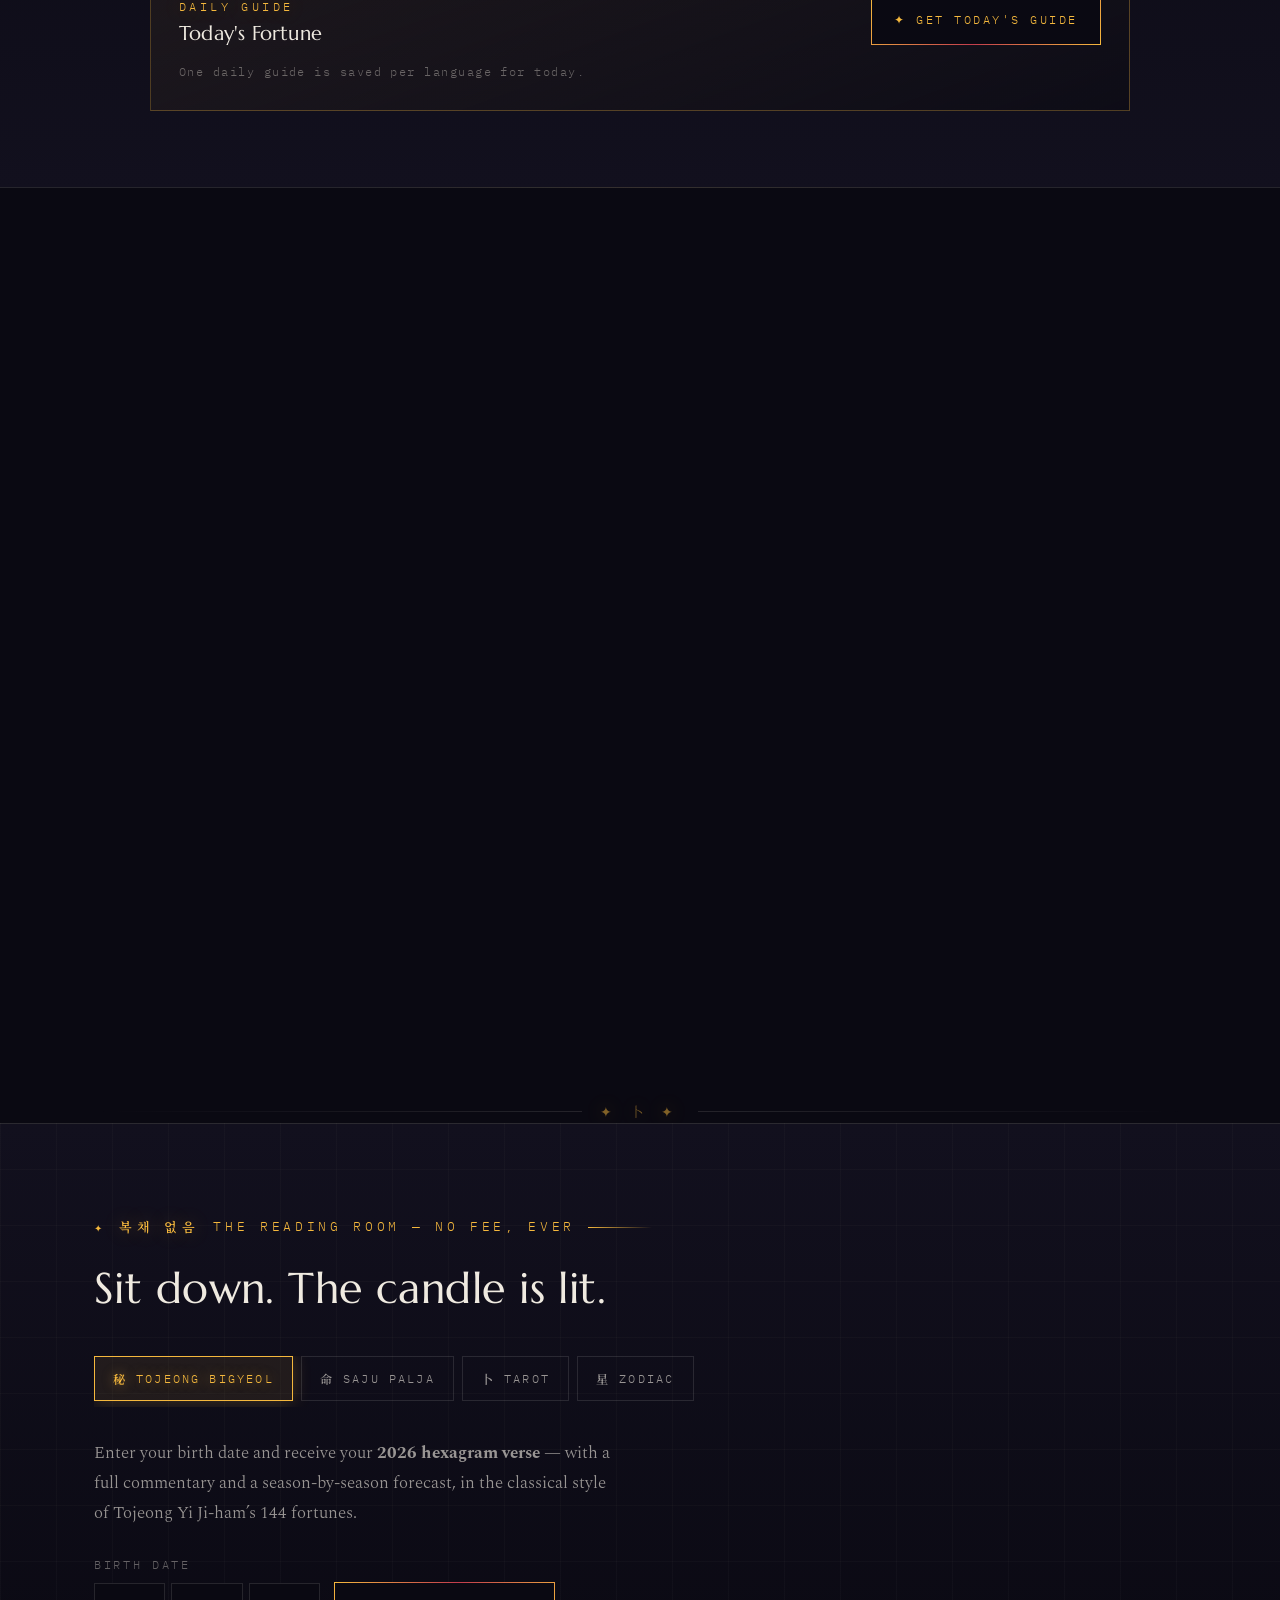
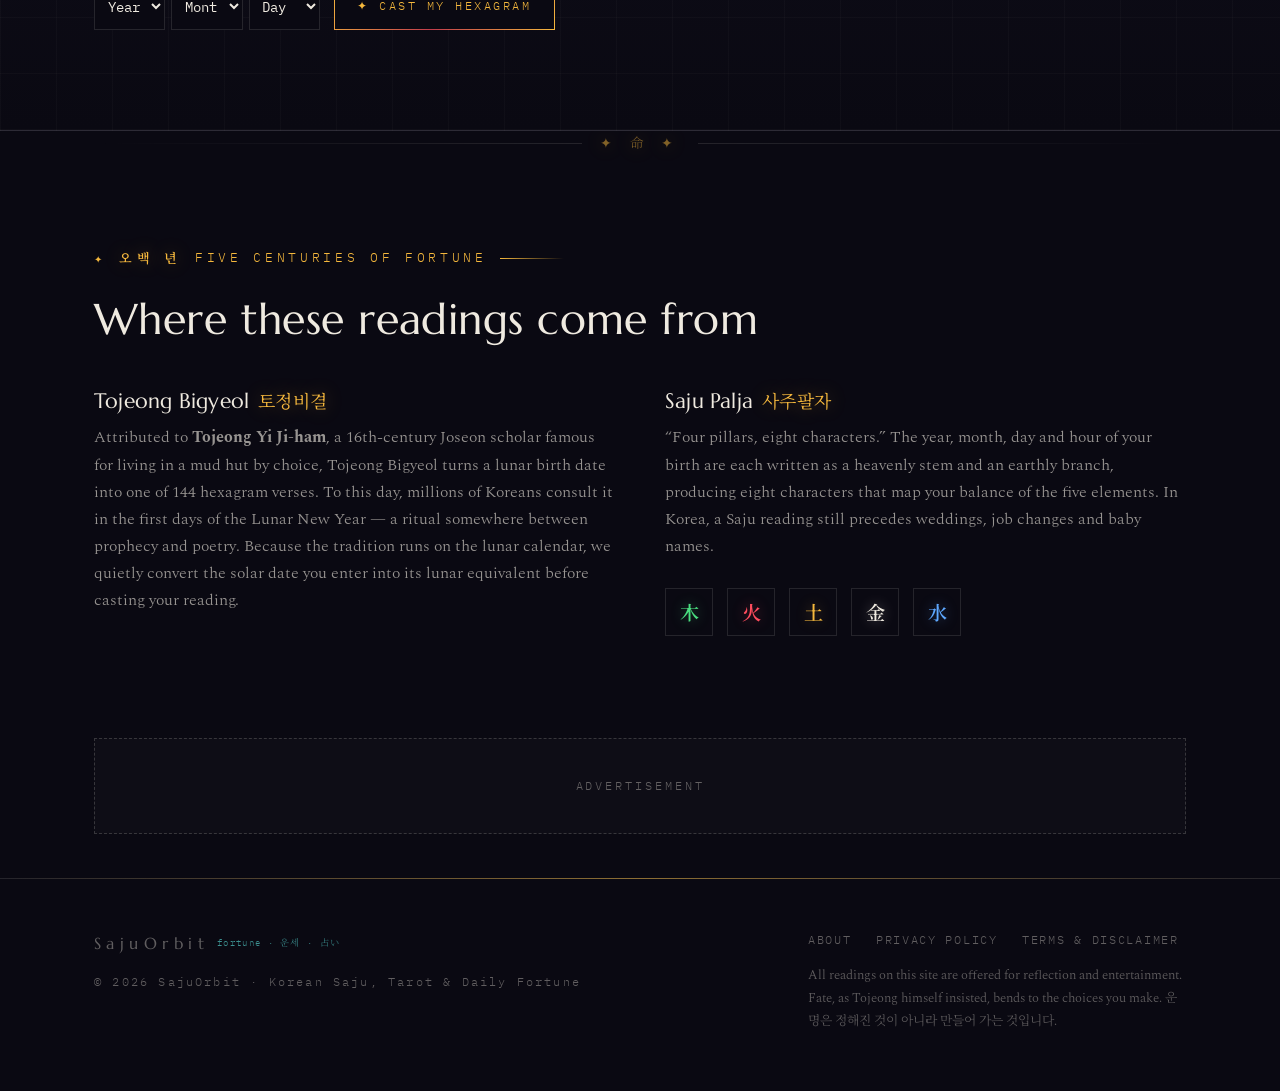
==== commit cb11292b: "Update social preview image" ====
--- a/index.html
+++ b/index.html
@@ -25,11 +25,11 @@
 <meta property="og:url" content="https://sajuorbit.com/">
 <meta property="og:title" content="SajuOrbit | Free Korean Saju, Tarot &amp; Daily Fortune">
 <meta property="og:description" content="Discover Korean Saju, Tojeong Fortune, Tarot readings, and Zodiac horoscopes in English, Korean, and Japanese.">
-<meta property="og:image" content="https://sajuorbit.com/assets/og-image.png">
+<meta property="og:image" content="https://sajuorbit.com/img/og-home.png">
 <meta name="twitter:card" content="summary_large_image">
 <meta name="twitter:title" content="SajuOrbit | Free Korean Saju, Tarot &amp; Daily Fortune">
 <meta name="twitter:description" content="Discover Korean Saju, Tojeong Fortune, Tarot readings, and Zodiac horoscopes in English, Korean, and Japanese.">
-<meta name="twitter:image" content="https://sajuorbit.com/assets/og-image.png">
+<meta name="twitter:image" content="https://sajuorbit.com/img/og-home.png">
 <link rel="icon" type="image/png" sizes="32x32" href="/assets/favicon-32.png">
 <link rel="icon" type="image/png" sizes="192x192" href="/assets/favicon-192.png">
 <link rel="apple-touch-icon" href="/assets/favicon-192.png">
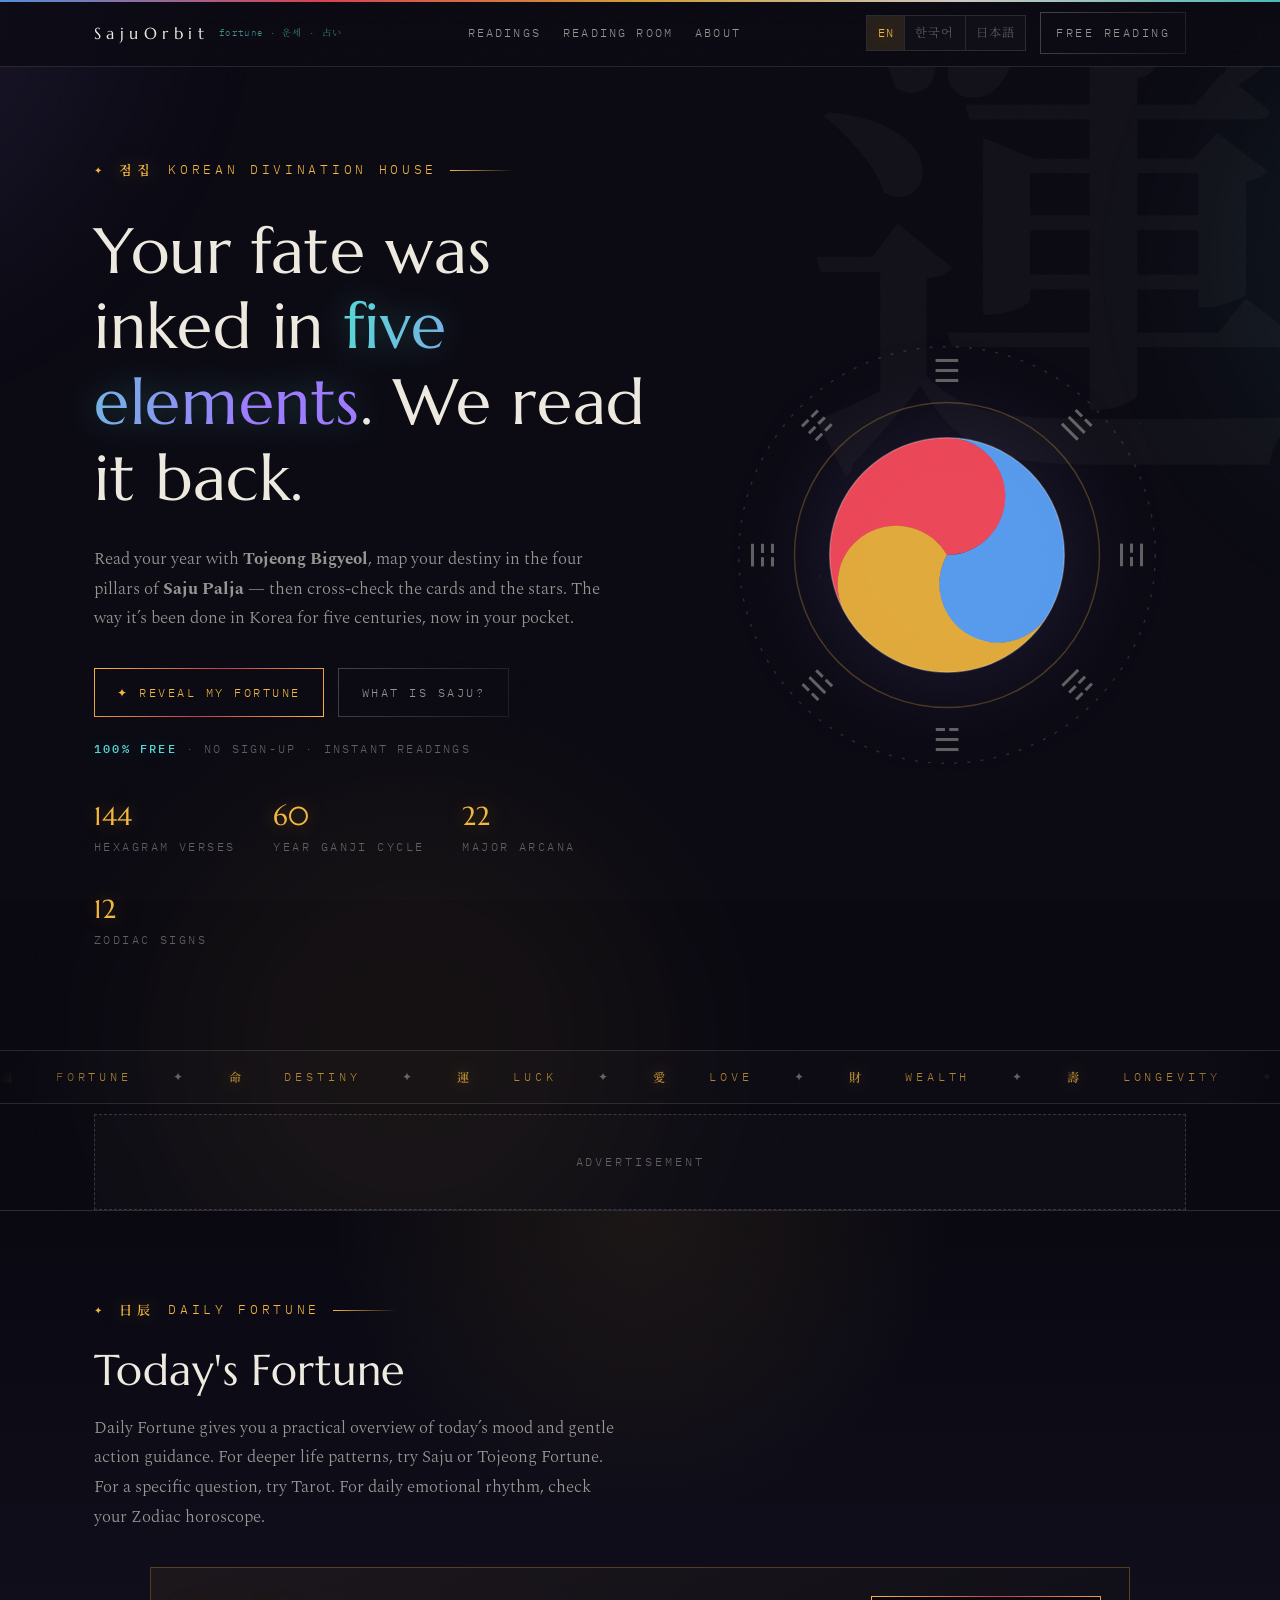
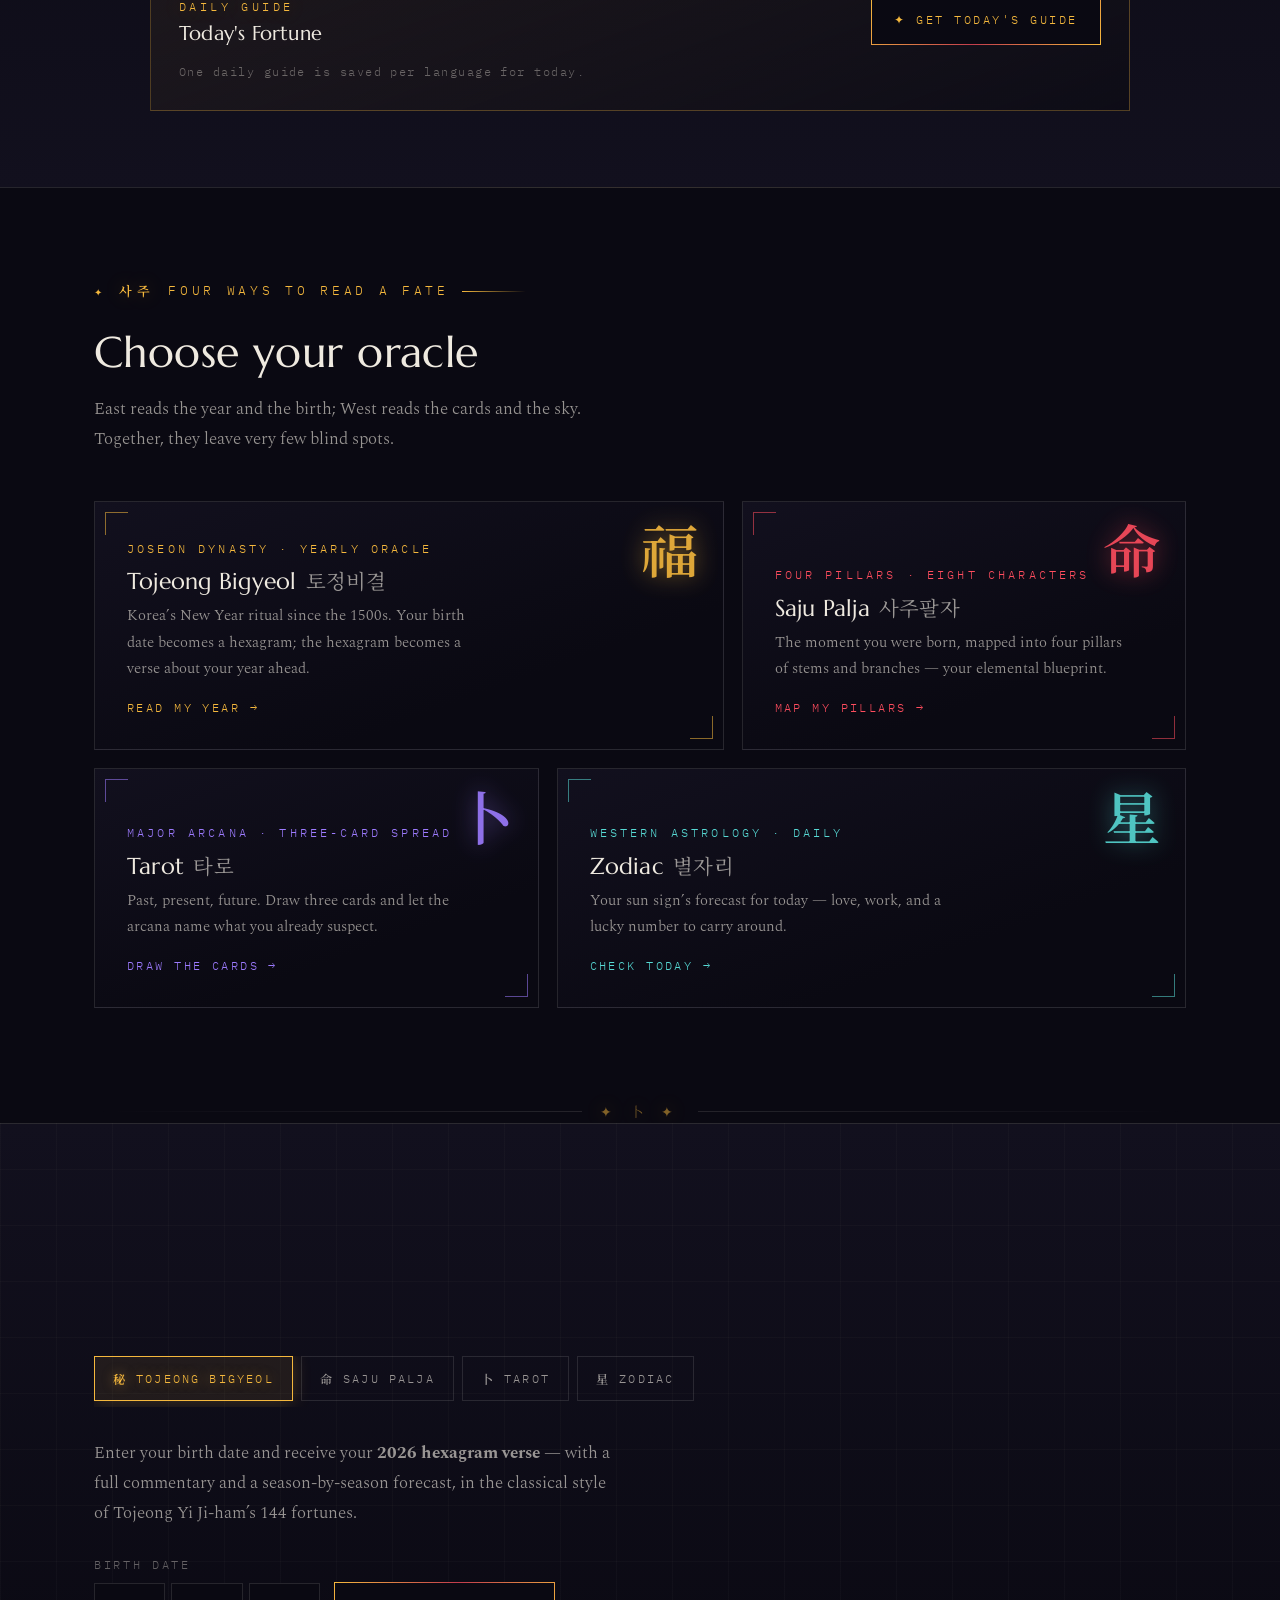
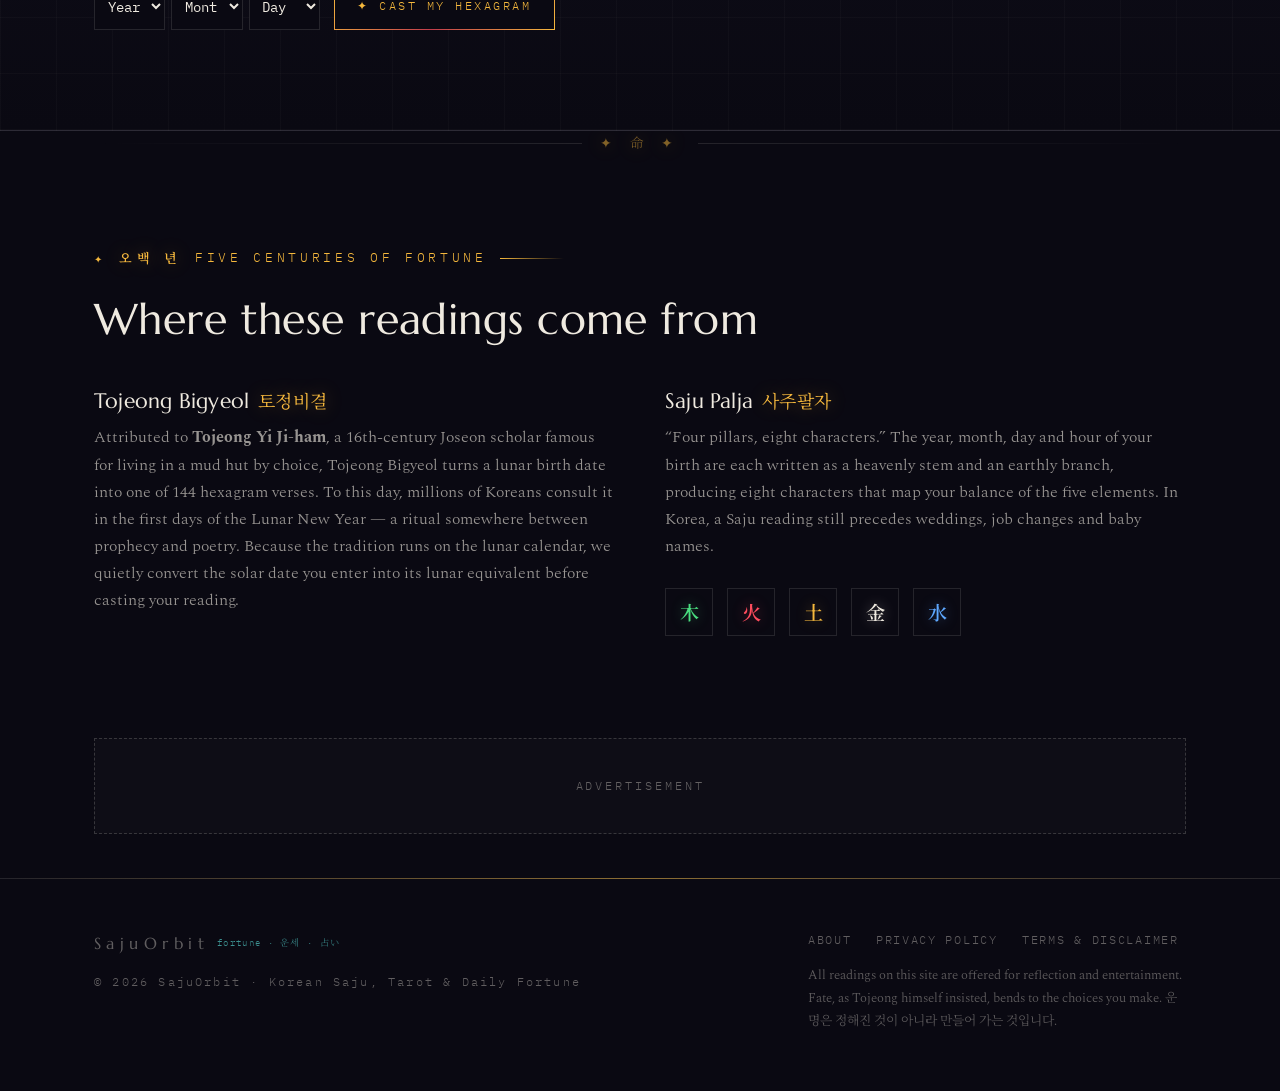
==== commit 291e6c7a: "Use versioned OG preview image" ====
--- a/index.html
+++ b/index.html
@@ -25,11 +25,11 @@
 <meta property="og:url" content="https://sajuorbit.com/">
 <meta property="og:title" content="SajuOrbit | Free Korean Saju, Tarot &amp; Daily Fortune">
 <meta property="og:description" content="Discover Korean Saju, Tojeong Fortune, Tarot readings, and Zodiac horoscopes in English, Korean, and Japanese.">
-<meta property="og:image" content="https://sajuorbit.com/img/og-home.png">
+<meta property="og:image" content="https://sajuorbit.com/img/og-home-20260701.png">
 <meta name="twitter:card" content="summary_large_image">
 <meta name="twitter:title" content="SajuOrbit | Free Korean Saju, Tarot &amp; Daily Fortune">
 <meta name="twitter:description" content="Discover Korean Saju, Tojeong Fortune, Tarot readings, and Zodiac horoscopes in English, Korean, and Japanese.">
-<meta name="twitter:image" content="https://sajuorbit.com/img/og-home.png">
+<meta name="twitter:image" content="https://sajuorbit.com/img/og-home-20260701.png">
 <link rel="icon" type="image/png" sizes="32x32" href="/assets/favicon-32.png">
 <link rel="icon" type="image/png" sizes="192x192" href="/assets/favicon-192.png">
 <link rel="apple-touch-icon" href="/assets/favicon-192.png">
